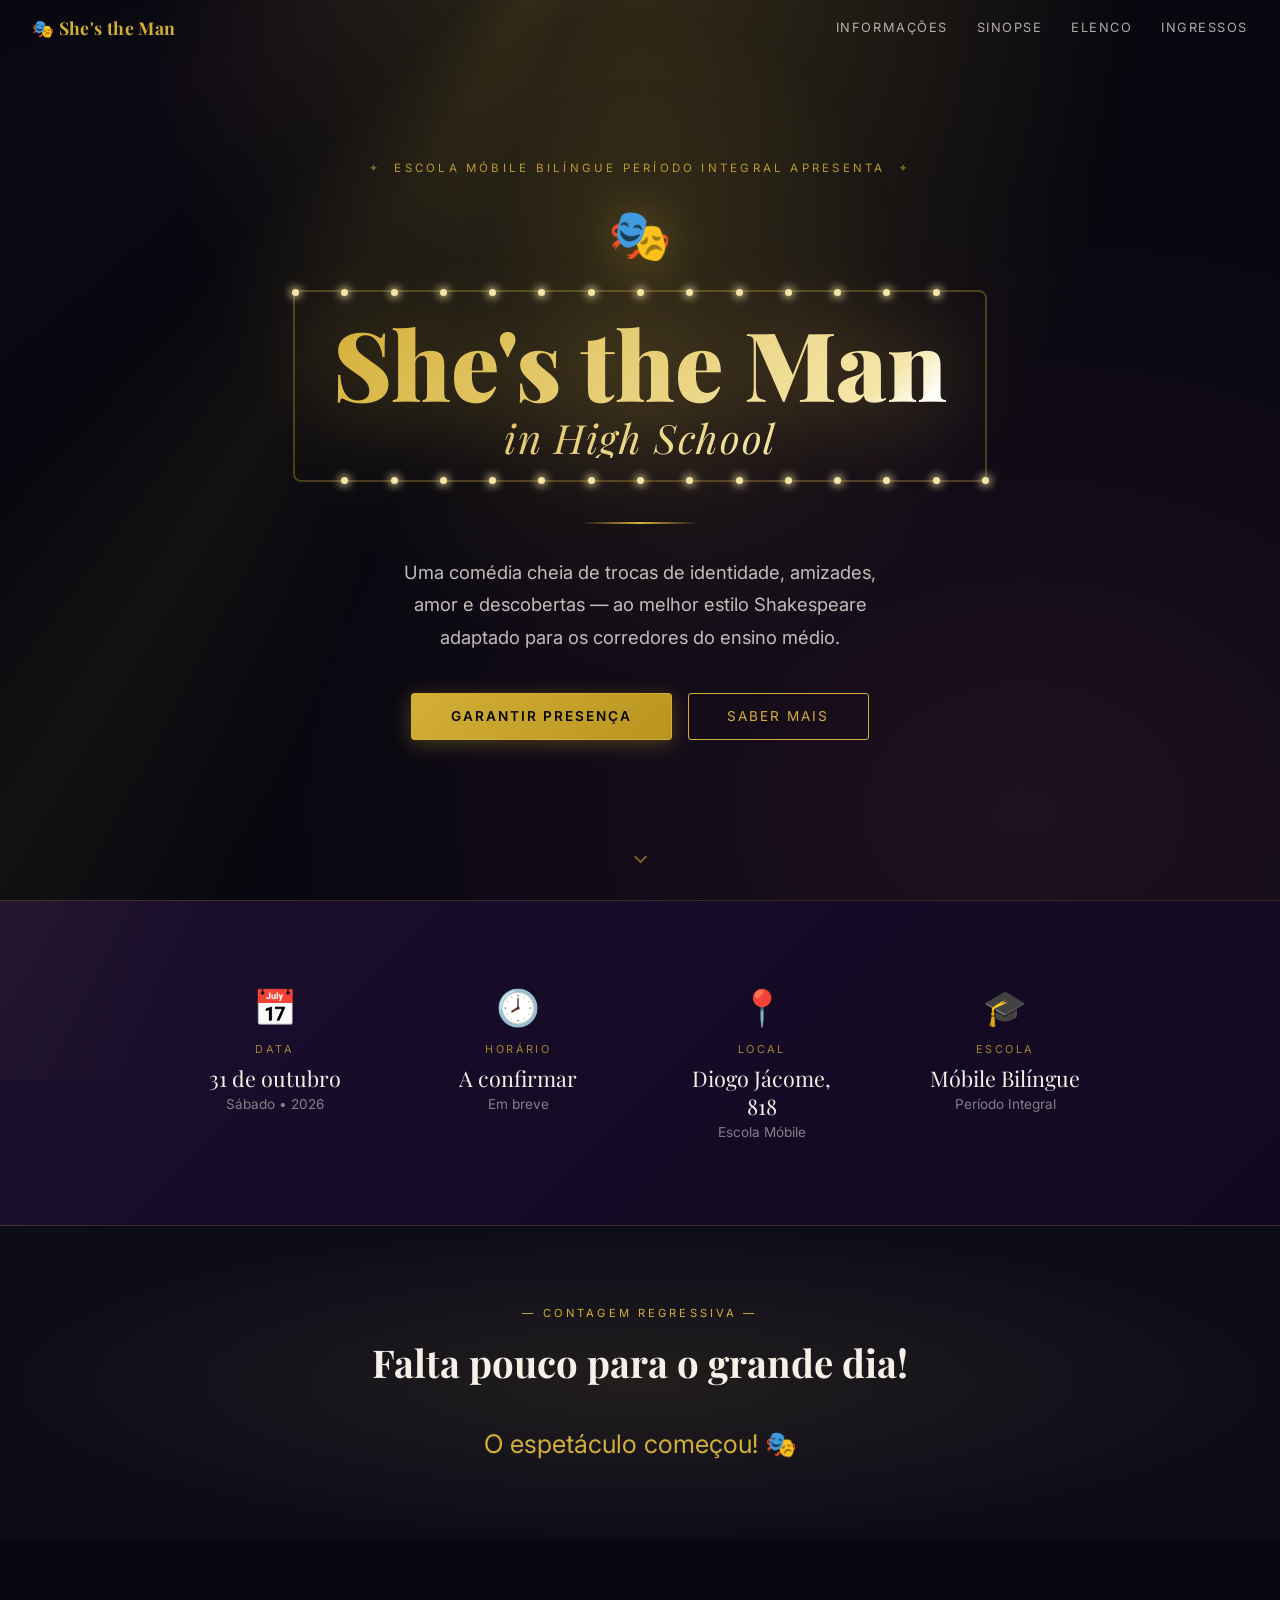
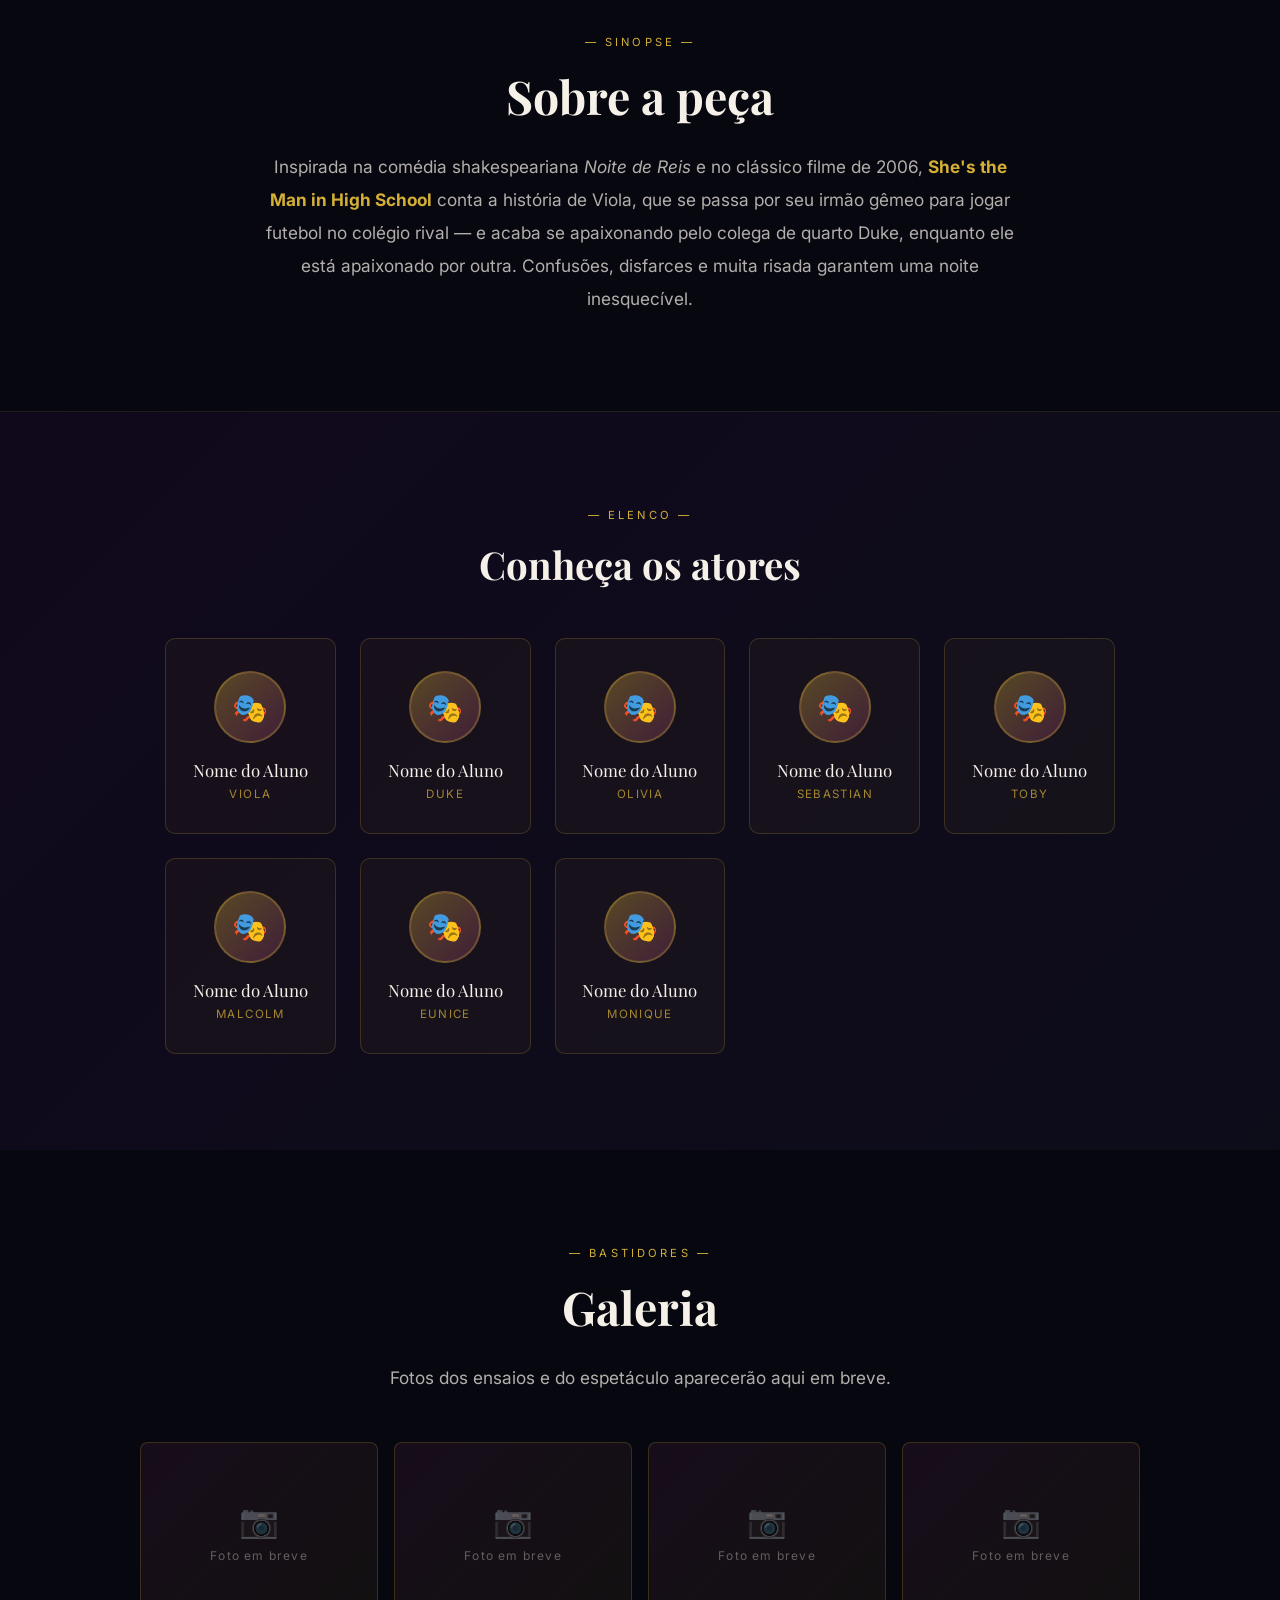
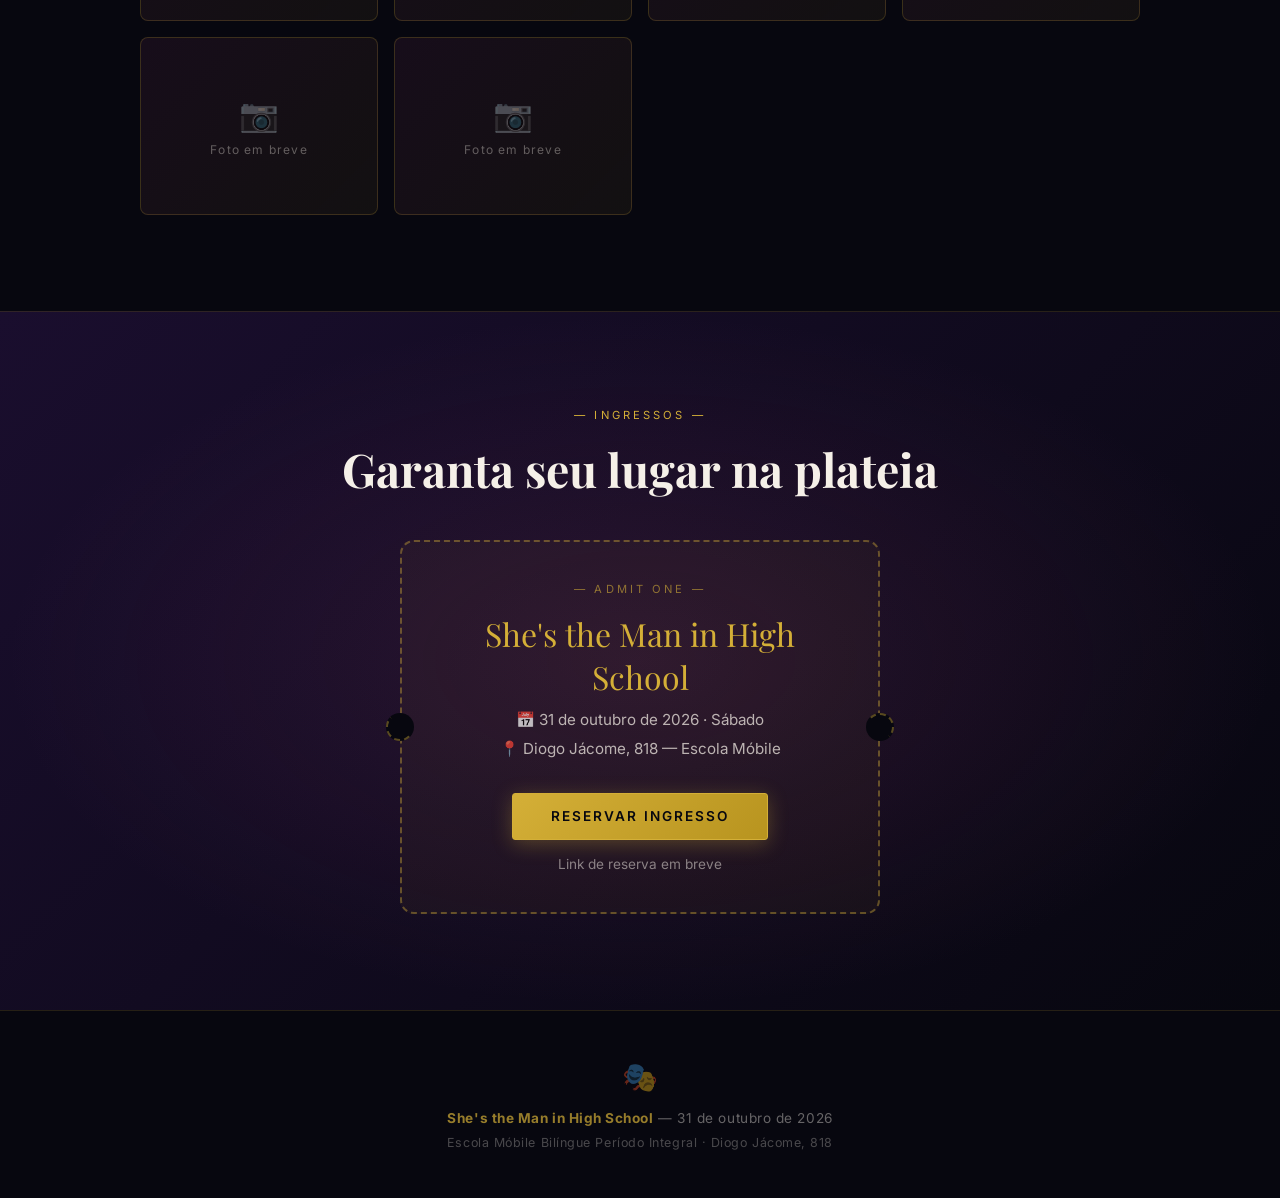
==== index.html @ 2c59a7bc "Melhora o site com animações teatrais e novas seções - Cortinas de teatro que abrem ao carregar - Ma" ====
<!DOCTYPE html>
<html lang="pt-BR">
<head>
  <meta charset="UTF-8" />
  <meta name="viewport" content="width=device-width, initial-scale=1.0" />
  <title>She's the Man in High School — Escola Móbile</title>
  <style>
    @import url('https://fonts.googleapis.com/css2?family=Playfair+Display:ital,wght@0,400;0,700;0,900;1,400&family=Inter:wght@300;400;500;600&display=swap');

    *, *::before, *::after { box-sizing: border-box; margin: 0; padding: 0; }

    :root {
      --gold: #d4af37;
      --gold-light: #f5e6a8;
      --dark: #0d0d1a;
      --darker: #07070f;
      --light: #f5f0e8;
      --accent: #8b3a6e;
      --velvet: #6b0f1a;
      --velvet-dark: #4a0a12;
    }

    html { scroll-behavior: smooth; }

    body {
      background: var(--darker);
      color: var(--light);
      font-family: 'Inter', system-ui, sans-serif;
      overflow-x: hidden;
    }

    body.loading { overflow: hidden; height: 100vh; }

    .serif { font-family: 'Playfair Display', Georgia, serif; }

    /* ════════ THEATER CURTAINS (intro) ════════ */
    .curtains {
      position: fixed;
      inset: 0;
      z-index: 1000;
      pointer-events: none;
      display: flex;
    }
    .curtain {
      width: 50%;
      height: 100%;
      background:
        repeating-linear-gradient(90deg,
          var(--velvet-dark) 0px,
          var(--velvet) 30px,
          var(--velvet-dark) 60px);
      box-shadow: inset 0 0 120px rgba(0,0,0,.7);
      position: relative;
      transition: transform 1.8s cubic-bezier(.77,0,.18,1);
    }
    .curtain::after {
      content: '';
      position: absolute;
      top: 0; bottom: 0;
      width: 40px;
      background: linear-gradient(90deg, transparent, rgba(0,0,0,.5));
    }
    .curtain.left { transform: translateX(0); border-right: 3px solid var(--gold); }
    .curtain.right { transform: translateX(0); border-left: 3px solid var(--gold); }
    .curtain.right::after { left: 0; transform: scaleX(-1); }
    .curtain.left::after { right: 0; }

    body.curtains-open .curtain.left { transform: translateX(-102%); }
    body.curtains-open .curtain.right { transform: translateX(102%); }

    .curtain-valance {
      position: fixed;
      top: 0; left: 0; right: 0;
      height: 90px;
      z-index: 1001;
      background:
        repeating-linear-gradient(90deg,
          var(--velvet-dark) 0px,
          var(--velvet) 25px,
          var(--velvet-dark) 50px);
      border-bottom: 3px solid var(--gold);
      box-shadow: 0 8px 30px rgba(0,0,0,.6);
      transition: transform 1.2s ease;
      clip-path: polygon(0 0,100% 0,100% 60%,
        95% 100%,90% 60%,85% 100%,80% 60%,75% 100%,70% 60%,
        65% 100%,60% 60%,55% 100%,50% 60%,45% 100%,40% 60%,
        35% 100%,30% 60%,25% 100%,20% 60%,15% 100%,10% 60%,5% 100%,0 60%);
    }
    body.curtains-open .curtain-valance { transform: translateY(-100%); }

    /* ════════ NAVBAR ════════ */
    nav {
      position: fixed;
      top: 0; left: 0; right: 0;
      z-index: 100;
      display: flex;
      justify-content: space-between;
      align-items: center;
      padding: 1rem 2rem;
      background: rgba(7,7,15,0);
      backdrop-filter: blur(0px);
      transition: background .4s, padding .4s, backdrop-filter .4s;
    }
    nav.scrolled {
      background: rgba(7,7,15,.85);
      backdrop-filter: blur(12px);
      padding: .7rem 2rem;
      border-bottom: 1px solid rgba(212,175,55,.15);
    }
    .nav-logo {
      font-family: 'Playfair Display', serif;
      font-weight: 700;
      font-size: 1.1rem;
      color: var(--gold);
      letter-spacing: .02em;
    }
    .nav-links { display: flex; gap: 1.8rem; }
    .nav-links a {
      color: rgba(245,240,232,.7);
      text-decoration: none;
      font-size: .8rem;
      letter-spacing: .12em;
      text-transform: uppercase;
      transition: color .25s;
      position: relative;
    }
    .nav-links a::after {
      content: '';
      position: absolute;
      left: 0; bottom: -5px;
      width: 0; height: 1px;
      background: var(--gold);
      transition: width .25s;
    }
    .nav-links a:hover { color: var(--gold); }
    .nav-links a:hover::after { width: 100%; }
    @media (max-width: 640px) { .nav-links { display: none; } }

    /* ════════ SPOTLIGHT (cursor follow) ════════ */
    .spotlight {
      position: fixed;
      inset: 0;
      z-index: 1;
      pointer-events: none;
      background: radial-gradient(
        circle 380px at var(--mx, 50%) var(--my, 30%),
        rgba(212,175,55,.10) 0%,
        transparent 70%);
      transition: background .15s;
    }

    /* ════════ HERO ════════ */
    .hero {
      min-height: 100vh;
      display: flex;
      flex-direction: column;
      align-items: center;
      justify-content: center;
      text-align: center;
      padding: 2rem;
      position: relative;
      background:
        radial-gradient(ellipse at 50% -10%, rgba(212,175,55,.22) 0%, transparent 55%),
        radial-gradient(ellipse at 80% 90%, rgba(139,58,110,.18) 0%, transparent 55%),
        var(--darker);
    }

    /* sweeping light beams */
    .hero::before {
      content: '';
      position: absolute;
      top: -20%; left: 50%;
      width: 140%; height: 140%;
      transform: translateX(-50%);
      background:
        conic-gradient(from 200deg at 50% 0%,
          transparent 0deg,
          rgba(212,175,55,.06) 12deg,
          transparent 24deg,
          rgba(139,58,110,.05) 40deg,
          transparent 55deg);
      animation: sweep 14s ease-in-out infinite alternate;
      pointer-events: none;
    }
    @keyframes sweep {
      from { transform: translateX(-50%) rotate(-8deg); }
      to   { transform: translateX(-50%) rotate(8deg); }
    }

    /* floating dust particles */
    .particles { position: absolute; inset: 0; overflow: hidden; pointer-events: none; }
    .particle {
      position: absolute;
      width: 3px; height: 3px;
      background: var(--gold);
      border-radius: 50%;
      opacity: 0;
      animation: float 9s linear infinite;
      box-shadow: 0 0 6px var(--gold);
    }
    @keyframes float {
      0%   { transform: translateY(100vh) scale(0); opacity: 0; }
      10%  { opacity: .8; }
      90%  { opacity: .8; }
      100% { transform: translateY(-10vh) scale(1); opacity: 0; }
    }

    .school-badge {
      font-size: .72rem;
      letter-spacing: .28em;
      text-transform: uppercase;
      color: var(--gold);
      opacity: .85;
      margin-bottom: 1.8rem;
      position: relative;
      z-index: 2;
    }
    .school-badge::before, .school-badge::after {
      content: '✦';
      margin: 0 .8rem;
      opacity: .6;
    }

    .masks {
      font-size: 3.2rem;
      margin-bottom: 1rem;
      position: relative;
      z-index: 2;
      filter: drop-shadow(0 0 25px rgba(212,175,55,.4));
      animation: bob 4s ease-in-out infinite;
    }
    @keyframes bob {
      0%,100% { transform: translateY(0) rotate(-2deg); }
      50%     { transform: translateY(-10px) rotate(2deg); }
    }

    /* Broadway marquee title */
    .marquee {
      position: relative;
      z-index: 2;
      padding: 1.5rem 2.5rem;
      margin: .5rem 0;
    }
    .marquee-bulbs {
      position: absolute;
      inset: 0;
      border-radius: 8px;
      border: 2px solid rgba(212,175,55,.3);
    }
    .bulb {
      position: absolute;
      width: 7px; height: 7px;
      border-radius: 50%;
      background: var(--gold-light);
      box-shadow: 0 0 8px 2px rgba(245,230,168,.8);
      animation: blink 1.4s infinite;
    }
    @keyframes blink {
      0%, 49% { opacity: 1; box-shadow: 0 0 8px 2px rgba(245,230,168,.8); }
      50%, 100% { opacity: .25; box-shadow: 0 0 3px 0 rgba(245,230,168,.3); }
    }

    .hero-title {
      font-family: 'Playfair Display', serif;
      font-size: clamp(2.6rem, 8vw, 6rem);
      line-height: 1.02;
      font-weight: 900;
      background: linear-gradient(135deg, var(--gold) 0%, var(--gold-light) 45%, #fff 50%, var(--gold-light) 55%, var(--gold) 100%);
      background-size: 200% auto;
      -webkit-background-clip: text;
      -webkit-text-fill-color: transparent;
      background-clip: text;
      filter: drop-shadow(0 0 45px rgba(212,175,55,.45));
      animation: shine 5s linear infinite;
    }
    @keyframes shine { to { background-position: 200% center; } }
    .hero-title em {
      display: block;
      font-size: .42em;
      font-weight: 400;
      font-style: italic;
      margin-top: .3rem;
      letter-spacing: .04em;
    }

    .divider {
      width: 0;
      height: 2px;
      background: linear-gradient(to right, transparent, var(--gold), transparent);
      margin: 2rem auto;
      position: relative;
      z-index: 2;
      animation: grow 1.2s ease 1.6s forwards;
    }
    @keyframes grow { to { width: 120px; } }

    .hero-tagline {
      font-size: clamp(.95rem, 2vw, 1.15rem);
      color: rgba(245,240,232,.78);
      max-width: 520px;
      line-height: 1.75;
      position: relative;
      z-index: 2;
    }

    .hero-actions { position: relative; z-index: 2; display: flex; gap: 1rem; margin-top: 2.5rem; flex-wrap: wrap; justify-content: center; }
    .btn {
      display: inline-block;
      padding: .9rem 2.4rem;
      font-size: .85rem;
      letter-spacing: .15em;
      text-transform: uppercase;
      text-decoration: none;
      border-radius: 3px;
      transition: all .3s;
      cursor: pointer;
      border: 1.5px solid var(--gold);
    }
    .btn-primary {
      background: linear-gradient(135deg, var(--gold), #b8941f);
      color: var(--darker);
      font-weight: 600;
      box-shadow: 0 4px 20px rgba(212,175,55,.3);
    }
    .btn-primary:hover { transform: translateY(-3px); box-shadow: 0 8px 30px rgba(212,175,55,.5); }
    .btn-ghost { color: var(--gold); background: transparent; }
    .btn-ghost:hover { background: var(--gold); color: var(--darker); }

    .scroll-hint {
      position: absolute;
      bottom: 2rem; left: 50%;
      transform: translateX(-50%);
      z-index: 2;
      color: rgba(212,175,55,.6);
      font-size: 1.4rem;
      animation: bounce 2s infinite;
    }
    @keyframes bounce {
      0%,100% { transform: translate(-50%, 0); }
      50%     { transform: translate(-50%, 10px); }
    }

    /* ════════ REVEAL ON SCROLL ════════ */
    .reveal {
      opacity: 0;
      transform: translateY(40px);
      transition: opacity .8s ease, transform .8s ease;
    }
    .reveal.visible { opacity: 1; transform: translateY(0); }

    /* ════════ INFO STRIP ════════ */
    .info-strip {
      background: linear-gradient(135deg, #1a0e2e, #12081f);
      border-top: 1px solid rgba(212,175,55,.2);
      border-bottom: 1px solid rgba(212,175,55,.2);
      padding: 3.5rem 2rem;
    }
    .info-grid {
      max-width: 950px;
      margin: 0 auto;
      display: grid;
      grid-template-columns: repeat(auto-fit, minmax(200px, 1fr));
      gap: 1.5rem;
      text-align: center;
    }
    .info-card {
      padding: 1.8rem 1.5rem;
      border-radius: 8px;
      transition: transform .3s, background .3s;
    }
    .info-card:hover { transform: translateY(-6px); background: rgba(212,175,55,.05); }
    .info-icon { font-size: 2.2rem; margin-bottom: .8rem; }
    .info-label { font-size: .68rem; letter-spacing: .22em; text-transform: uppercase; color: var(--gold); opacity: .75; margin-bottom: .5rem; }
    .info-value { font-family: 'Playfair Display', serif; font-size: 1.35rem; color: var(--light); }
    .info-sub { font-size: .85rem; color: rgba(245,240,232,.5); margin-top: .3rem; }

    /* ════════ SECTIONS ════════ */
    .section { max-width: 820px; margin: 0 auto; padding: 6rem 2rem; text-align: center; }
    .section-label {
      font-size: .7rem; letter-spacing: .28em; text-transform: uppercase;
      color: var(--gold); opacity: .8; margin-bottom: 1rem;
    }
    .section-label::before { content: '— '; }
    .section-label::after { content: ' —'; }
    .section-title { font-family: 'Playfair Display', serif; font-size: clamp(1.9rem, 4vw, 2.9rem); margin-bottom: 1.5rem; color: var(--light); }
    .section-text { font-size: 1.08rem; line-height: 1.9; color: rgba(245,240,232,.72); }
    .section-text strong { color: var(--gold); }

    /* ════════ COUNTDOWN ════════ */
    .countdown-section {
      background:
        radial-gradient(ellipse at center, rgba(212,175,55,.1), transparent 70%),
        var(--dark);
      padding: 5rem 2rem;
      text-align: center;
    }
    .countdown { display: flex; justify-content: center; gap: 1.2rem; flex-wrap: wrap; margin-top: 2.5rem; }
    .count-box {
      min-width: 100px;
      padding: 1.5rem 1.2rem;
      border: 1px solid rgba(212,175,55,.3);
      background: linear-gradient(160deg, rgba(212,175,55,.08), rgba(212,175,55,.02));
      border-radius: 8px;
      box-shadow: inset 0 1px 0 rgba(255,255,255,.05), 0 8px 24px rgba(0,0,0,.3);
    }
    .count-number { font-family: 'Playfair Display', serif; font-size: 3rem; color: var(--gold); display: block; line-height: 1; text-shadow: 0 0 20px rgba(212,175,55,.4); }
    .count-label { font-size: .65rem; letter-spacing: .18em; text-transform: uppercase; color: rgba(245,240,232,.55); margin-top: .6rem; }

    /* ════════ ELENCO ════════ */
    .cast-section { background: linear-gradient(135deg, #10091c, #0d0d1a); border-top: 1px solid rgba(212,175,55,.1); padding: 6rem 2rem; text-align: center; }
    .cast-grid { max-width: 950px; margin: 3rem auto 0; display: grid; grid-template-columns: repeat(auto-fill, minmax(170px, 1fr)); gap: 1.5rem; }
    .cast-card {
      border: 1px solid rgba(212,175,55,.2);
      background: rgba(212,175,55,.04);
      border-radius: 10px;
      padding: 2rem 1rem;
      transition: all .3s;
    }
    .cast-card:hover { border-color: rgba(212,175,55,.6); background: rgba(212,175,55,.1); transform: translateY(-8px); box-shadow: 0 12px 30px rgba(0,0,0,.4); }
    .cast-avatar {
      width: 72px; height: 72px; border-radius: 50%;
      background: linear-gradient(135deg, rgba(212,175,55,.35), rgba(139,58,110,.35));
      display: flex; align-items: center; justify-content: center;
      font-size: 1.8rem; margin: 0 auto 1rem;
      border: 2px solid rgba(212,175,55,.3);
      transition: transform .3s;
    }
    .cast-card:hover .cast-avatar { transform: scale(1.1) rotate(5deg); }
    .cast-name { font-family: 'Playfair Display', serif; font-size: 1.05rem; color: var(--light); margin-bottom: .35rem; }
    .cast-role { font-size: .72rem; letter-spacing: .12em; text-transform: uppercase; color: var(--gold); opacity: .75; }

    /* ════════ GALERIA ════════ */
    .gallery-section { padding: 6rem 2rem; text-align: center; }
    .gallery-grid { max-width: 1000px; margin: 3rem auto 0; display: grid; grid-template-columns: repeat(auto-fit, minmax(200px, 1fr)); gap: 1rem; }
    .gallery-item {
      aspect-ratio: 4/3;
      border: 1px solid rgba(212,175,55,.2);
      border-radius: 8px;
      background: linear-gradient(135deg, rgba(139,58,110,.12), rgba(212,175,55,.06));
      display: flex; flex-direction: column; align-items: center; justify-content: center;
      gap: .5rem; color: rgba(245,240,232,.35);
      transition: all .3s;
      cursor: default;
    }
    .gallery-item:hover { background: linear-gradient(135deg, rgba(139,58,110,.2), rgba(212,175,55,.12)); color: var(--gold); transform: scale(1.02); }
    .gallery-item span:first-child { font-size: 2rem; }
    .gallery-item span:last-child { font-size: .75rem; letter-spacing: .1em; }

    /* ════════ TICKETS CTA ════════ */
    .tickets-section {
      background:
        radial-gradient(ellipse at center, rgba(139,58,110,.2), transparent 70%),
        linear-gradient(135deg, #1a0e2e, var(--darker));
      padding: 6rem 2rem;
      text-align: center;
      border-top: 1px solid rgba(212,175,55,.15);
    }
    .ticket-card {
      max-width: 480px; margin: 2.5rem auto 0;
      border: 2px dashed rgba(212,175,55,.4);
      border-radius: 14px;
      padding: 2.5rem 2rem;
      background: rgba(212,175,55,.04);
      position: relative;
    }
    .ticket-card::before, .ticket-card::after {
      content: ''; position: absolute; top: 50%; transform: translateY(-50%);
      width: 28px; height: 28px; border-radius: 50%;
      background: var(--darker);
      border: 2px dashed rgba(212,175,55,.4);
    }
    .ticket-card::before { left: -16px; border-right-color: transparent; border-top-color: transparent; }
    .ticket-card::after { right: -16px; border-left-color: transparent; border-bottom-color: transparent; }
    .ticket-big { font-family: 'Playfair Display', serif; font-size: 2rem; color: var(--gold); margin: .5rem 0; }

    /* ════════ FOOTER ════════ */
    footer { border-top: 1px solid rgba(212,175,55,.15); padding: 3rem 2rem; text-align: center; font-size: .85rem; color: rgba(245,240,232,.4); letter-spacing: .04em; }
    footer .foot-masks { font-size: 1.8rem; margin-bottom: 1rem; }
    footer strong { color: rgba(212,175,55,.7); }
    footer .foot-sub { margin-top: .6rem; font-size: .78rem; opacity: .7; }

    @media (prefers-reduced-motion: reduce) {
      *, *::before, *::after { animation: none !important; transition: none !important; }
    }
  </style>
</head>
<body class="loading">

  <!-- CURTAINS INTRO -->
  <div class="curtain-valance"></div>
  <div class="curtains">
    <div class="curtain left"></div>
    <div class="curtain right"></div>
  </div>

  <!-- SPOTLIGHT -->
  <div class="spotlight"></div>

  <!-- NAV -->
  <nav id="nav">
    <div class="nav-logo serif">🎭 She's the Man</div>
    <div class="nav-links">
      <a href="#info">Informações</a>
      <a href="#sinopse">Sinopse</a>
      <a href="#elenco">Elenco</a>
      <a href="#ingressos">Ingressos</a>
    </div>
  </nav>

  <!-- HERO -->
  <section class="hero">
    <div class="particles" id="particles"></div>

    <p class="school-badge">Escola Móbile Bilíngue Período Integral apresenta</p>

    <div class="masks">🎭</div>

    <div class="marquee">
      <div class="marquee-bulbs" id="bulbs"></div>
      <h1 class="hero-title">She's the Man<em>in High School</em></h1>
    </div>

    <div class="divider"></div>

    <p class="hero-tagline">
      Uma comédia cheia de trocas de identidade, amizades, amor e descobertas —
      ao melhor estilo Shakespeare adaptado para os corredores do ensino médio.
    </p>

    <div class="hero-actions">
      <a class="btn btn-primary" href="#ingressos">Garantir presença</a>
      <a class="btn btn-ghost" href="#sinopse">Saber mais</a>
    </div>

    <div class="scroll-hint">⌄</div>
  </section>

  <!-- INFO -->
  <div class="info-strip" id="info">
    <div class="info-grid">
      <div class="info-card reveal">
        <div class="info-icon">📅</div>
        <p class="info-label">Data</p>
        <p class="info-value">31 de outubro</p>
        <p class="info-sub">Sábado • 2026</p>
      </div>
      <div class="info-card reveal">
        <div class="info-icon">🕗</div>
        <p class="info-label">Horário</p>
        <p class="info-value">A confirmar</p>
        <p class="info-sub">Em breve</p>
      </div>
      <div class="info-card reveal">
        <div class="info-icon">📍</div>
        <p class="info-label">Local</p>
        <p class="info-value">Diogo Jácome, 818</p>
        <p class="info-sub">Escola Móbile</p>
      </div>
      <div class="info-card reveal">
        <div class="info-icon">🎓</div>
        <p class="info-label">Escola</p>
        <p class="info-value">Móbile Bilíngue</p>
        <p class="info-sub">Período Integral</p>
      </div>
    </div>
  </div>

  <!-- COUNTDOWN -->
  <div class="countdown-section">
    <p class="section-label reveal">Contagem regressiva</p>
    <h2 class="serif reveal" style="font-size:clamp(1.6rem,4vw,2.4rem);">Falta pouco para o grande dia!</h2>
    <div class="countdown reveal" id="countdown">
      <div class="count-box"><span class="count-number" id="days">--</span><span class="count-label">Dias</span></div>
      <div class="count-box"><span class="count-number" id="hours">--</span><span class="count-label">Horas</span></div>
      <div class="count-box"><span class="count-number" id="minutes">--</span><span class="count-label">Minutos</span></div>
      <div class="count-box"><span class="count-number" id="seconds">--</span><span class="count-label">Segundos</span></div>
    </div>
  </div>

  <!-- SINOPSE -->
  <section class="section" id="sinopse">
    <p class="section-label reveal">Sinopse</p>
    <h2 class="section-title reveal">Sobre a peça</h2>
    <p class="section-text reveal">
      Inspirada na comédia shakespeariana <em>Noite de Reis</em> e no clássico filme de 2006,
      <strong>She's the Man in High School</strong> conta a história de Viola,
      que se passa por seu irmão gêmeo para jogar futebol no colégio rival — e acaba se
      apaixonando pelo colega de quarto Duke, enquanto ele está apaixonado por outra.
      Confusões, disfarces e muita risada garantem uma noite inesquecível.
    </p>
  </section>

  <!-- ELENCO -->
  <section class="cast-section" id="elenco">
    <p class="section-label reveal">Elenco</p>
    <h2 class="section-title serif reveal" style="font-size:2.4rem;">Conheça os atores</h2>
    <div class="cast-grid">
      <div class="cast-card reveal"><div class="cast-avatar">🎭</div><p class="cast-name">Nome do Aluno</p><p class="cast-role">Viola</p></div>
      <div class="cast-card reveal"><div class="cast-avatar">🎭</div><p class="cast-name">Nome do Aluno</p><p class="cast-role">Duke</p></div>
      <div class="cast-card reveal"><div class="cast-avatar">🎭</div><p class="cast-name">Nome do Aluno</p><p class="cast-role">Olivia</p></div>
      <div class="cast-card reveal"><div class="cast-avatar">🎭</div><p class="cast-name">Nome do Aluno</p><p class="cast-role">Sebastian</p></div>
      <div class="cast-card reveal"><div class="cast-avatar">🎭</div><p class="cast-name">Nome do Aluno</p><p class="cast-role">Toby</p></div>
      <div class="cast-card reveal"><div class="cast-avatar">🎭</div><p class="cast-name">Nome do Aluno</p><p class="cast-role">Malcolm</p></div>
      <div class="cast-card reveal"><div class="cast-avatar">🎭</div><p class="cast-name">Nome do Aluno</p><p class="cast-role">Eunice</p></div>
      <div class="cast-card reveal"><div class="cast-avatar">🎭</div><p class="cast-name">Nome do Aluno</p><p class="cast-role">Monique</p></div>
    </div>
  </section>

  <!-- GALERIA -->
  <section class="gallery-section">
    <p class="section-label reveal">Bastidores</p>
    <h2 class="section-title reveal">Galeria</h2>
    <p class="section-text reveal" style="max-width:560px;margin:0 auto;">Fotos dos ensaios e do espetáculo aparecerão aqui em breve.</p>
    <div class="gallery-grid">
      <div class="gallery-item reveal"><span>📷</span><span>Foto em breve</span></div>
      <div class="gallery-item reveal"><span>📷</span><span>Foto em breve</span></div>
      <div class="gallery-item reveal"><span>📷</span><span>Foto em breve</span></div>
      <div class="gallery-item reveal"><span>📷</span><span>Foto em breve</span></div>
      <div class="gallery-item reveal"><span>📷</span><span>Foto em breve</span></div>
      <div class="gallery-item reveal"><span>📷</span><span>Foto em breve</span></div>
    </div>
  </section>

  <!-- INGRESSOS -->
  <section class="tickets-section" id="ingressos">
    <p class="section-label reveal">Ingressos</p>
    <h2 class="section-title reveal">Garanta seu lugar na plateia</h2>
    <div class="ticket-card reveal">
      <p class="section-label" style="opacity:.6;">Admit one</p>
      <p class="ticket-big serif">She's the Man in High School</p>
      <p class="section-text" style="font-size:.95rem;">📅 31 de outubro de 2026 · Sábado<br>📍 Diogo Jácome, 818 — Escola Móbile</p>
      <a class="btn btn-primary" style="margin-top:1.8rem;" href="#">Reservar ingresso</a>
      <p class="info-sub" style="margin-top:1rem;">Link de reserva em breve</p>
    </div>
  </section>

  <!-- FOOTER -->
  <footer>
    <div class="foot-masks">🎭</div>
    <p><strong>She's the Man in High School</strong> — 31 de outubro de 2026</p>
    <p class="foot-sub">Escola Móbile Bilíngue Período Integral · Diogo Jácome, 818</p>
  </footer>

  <script>
    /* ── Curtain intro ── */
    window.addEventListener('load', () => {
      setTimeout(() => {
        document.body.classList.add('curtains-open');
        document.body.classList.remove('loading');
      }, 500);
    });

    /* ── Navbar scroll state ── */
    const nav = document.getElementById('nav');
    addEventListener('scroll', () => {
      nav.classList.toggle('scrolled', scrollY > 60);
    });

    /* ── Spotlight follows cursor ── */
    addEventListener('mousemove', e => {
      document.documentElement.style.setProperty('--mx', e.clientX + 'px');
      document.documentElement.style.setProperty('--my', e.clientY + 'px');
    });

    /* ── Floating particles ── */
    const pc = document.getElementById('particles');
    for (let i = 0; i < 30; i++) {
      const p = document.createElement('div');
      p.className = 'particle';
      p.style.left = Math.random() * 100 + '%';
      p.style.animationDelay = Math.random() * 9 + 's';
      p.style.animationDuration = (6 + Math.random() * 6) + 's';
      pc.appendChild(p);
    }

    /* ── Marquee bulbs around title ── */
    const bulbs = document.getElementById('bulbs');
    const total = 28;
    for (let i = 0; i < total; i++) {
      const b = document.createElement('div');
      b.className = 'bulb';
      const t = i / total;
      // distribute around rectangle perimeter
      let x, y;
      if (t < 0.5) { x = (t * 2) * 100; y = 0; }
      else { x = (1 - (t - 0.5) * 2) * 100; y = 100; }
      b.style.left = `calc(${x}% - 3px)`;
      b.style.top = `calc(${y}% - 3px)`;
      b.style.animationDelay = (i * 0.1) + 's';
      bulbs.appendChild(b);
    }

    /* ── Reveal on scroll ── */
    const io = new IntersectionObserver((entries) => {
      entries.forEach((e, i) => {
        if (e.isIntersecting) {
          e.target.style.transitionDelay = (i % 6) * 0.08 + 's';
          e.target.classList.add('visible');
          io.unobserve(e.target);
        }
      });
    }, { threshold: 0.15 });
    document.querySelectorAll('.reveal').forEach(el => io.observe(el));

    /* ── Countdown ── */
    const show = new Date('2026-10-31T20:00:00');
    function update() {
      const diff = show - new Date();
      if (diff <= 0) {
        document.getElementById('countdown').innerHTML =
          '<p style="font-size:1.6rem;color:var(--gold);">O espetáculo começou! 🎭</p>';
        return;
      }
      const d = Math.floor(diff / 86400000);
      const h = Math.floor((diff % 86400000) / 3600000);
      const m = Math.floor((diff % 3600000) / 60000);
      const s = Math.floor((diff % 60000) / 1000);
      days.textContent = String(d).padStart(2, '0');
      hours.textContent = String(h).padStart(2, '0');
      minutes.textContent = String(m).padStart(2, '0');
      seconds.textContent = String(s).padStart(2, '0');
    }
    update();
    setInterval(update, 1000);
  </script>
</body>
</html>
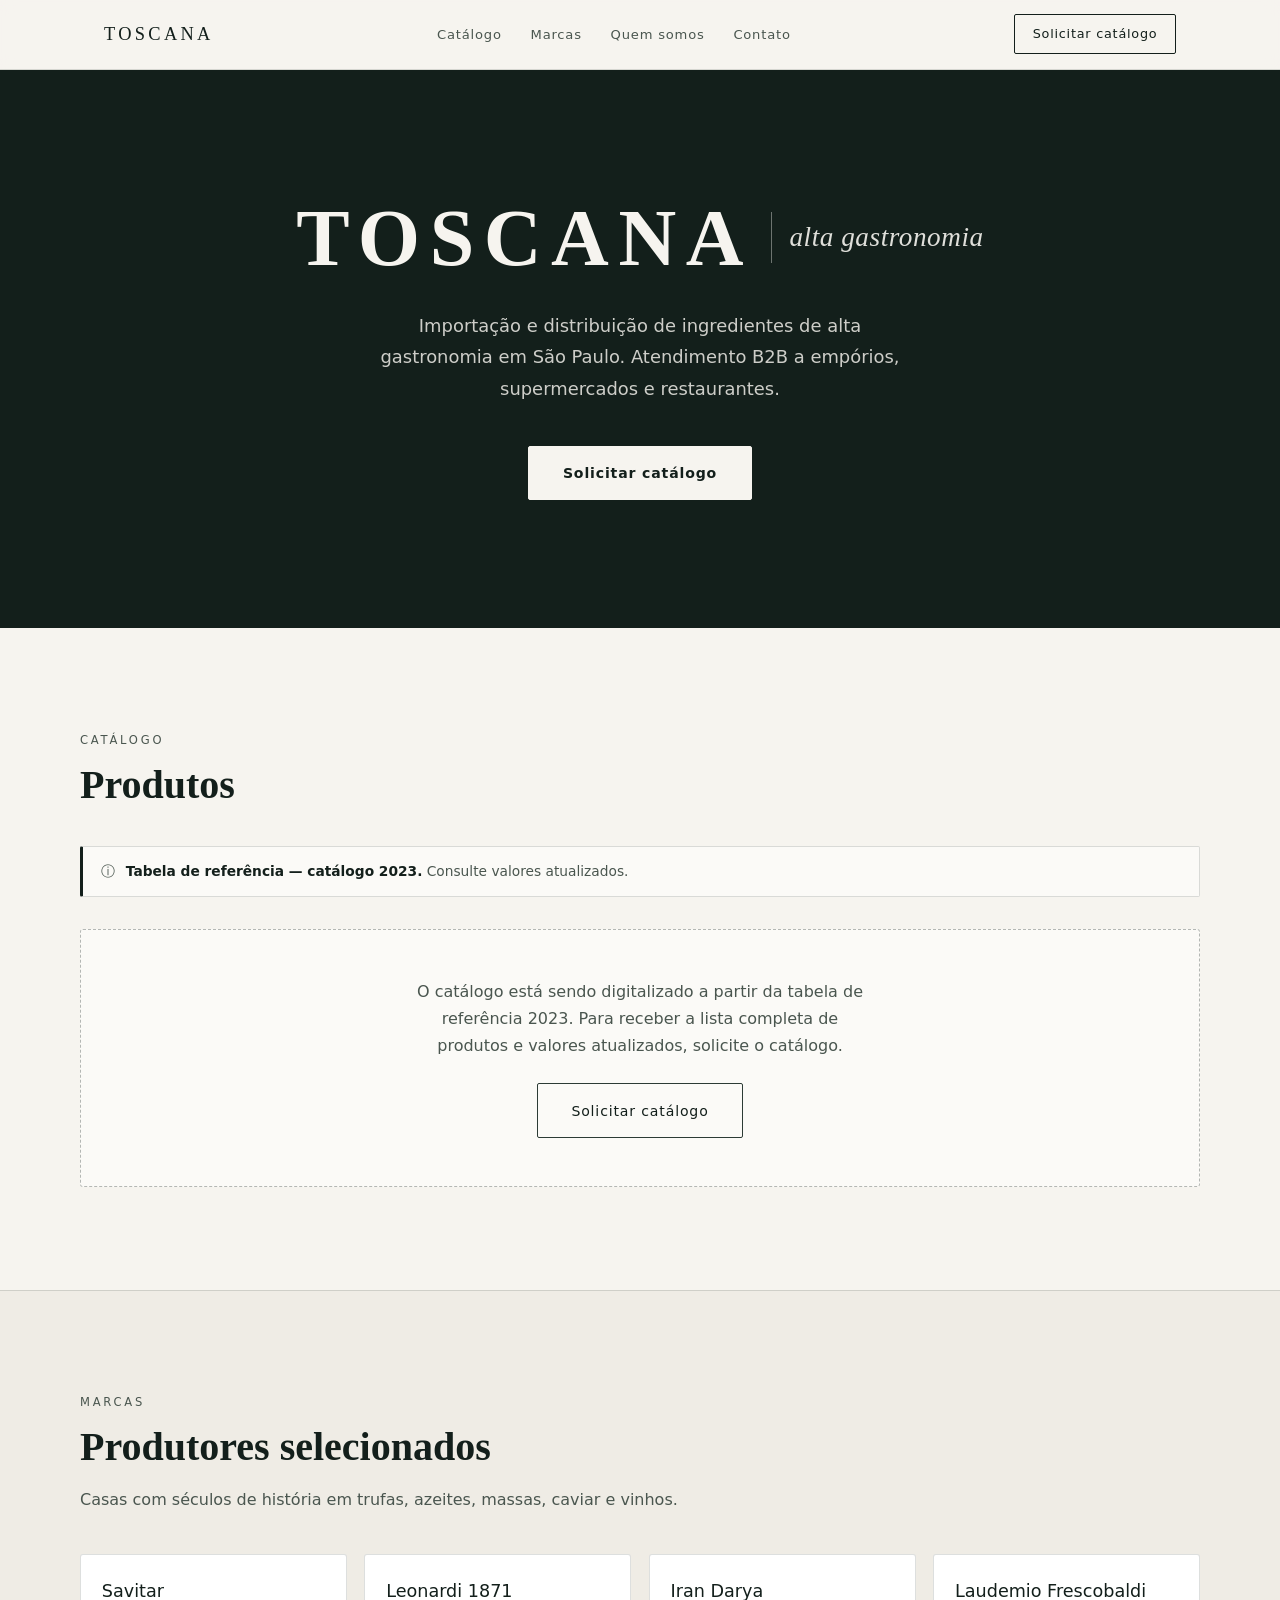
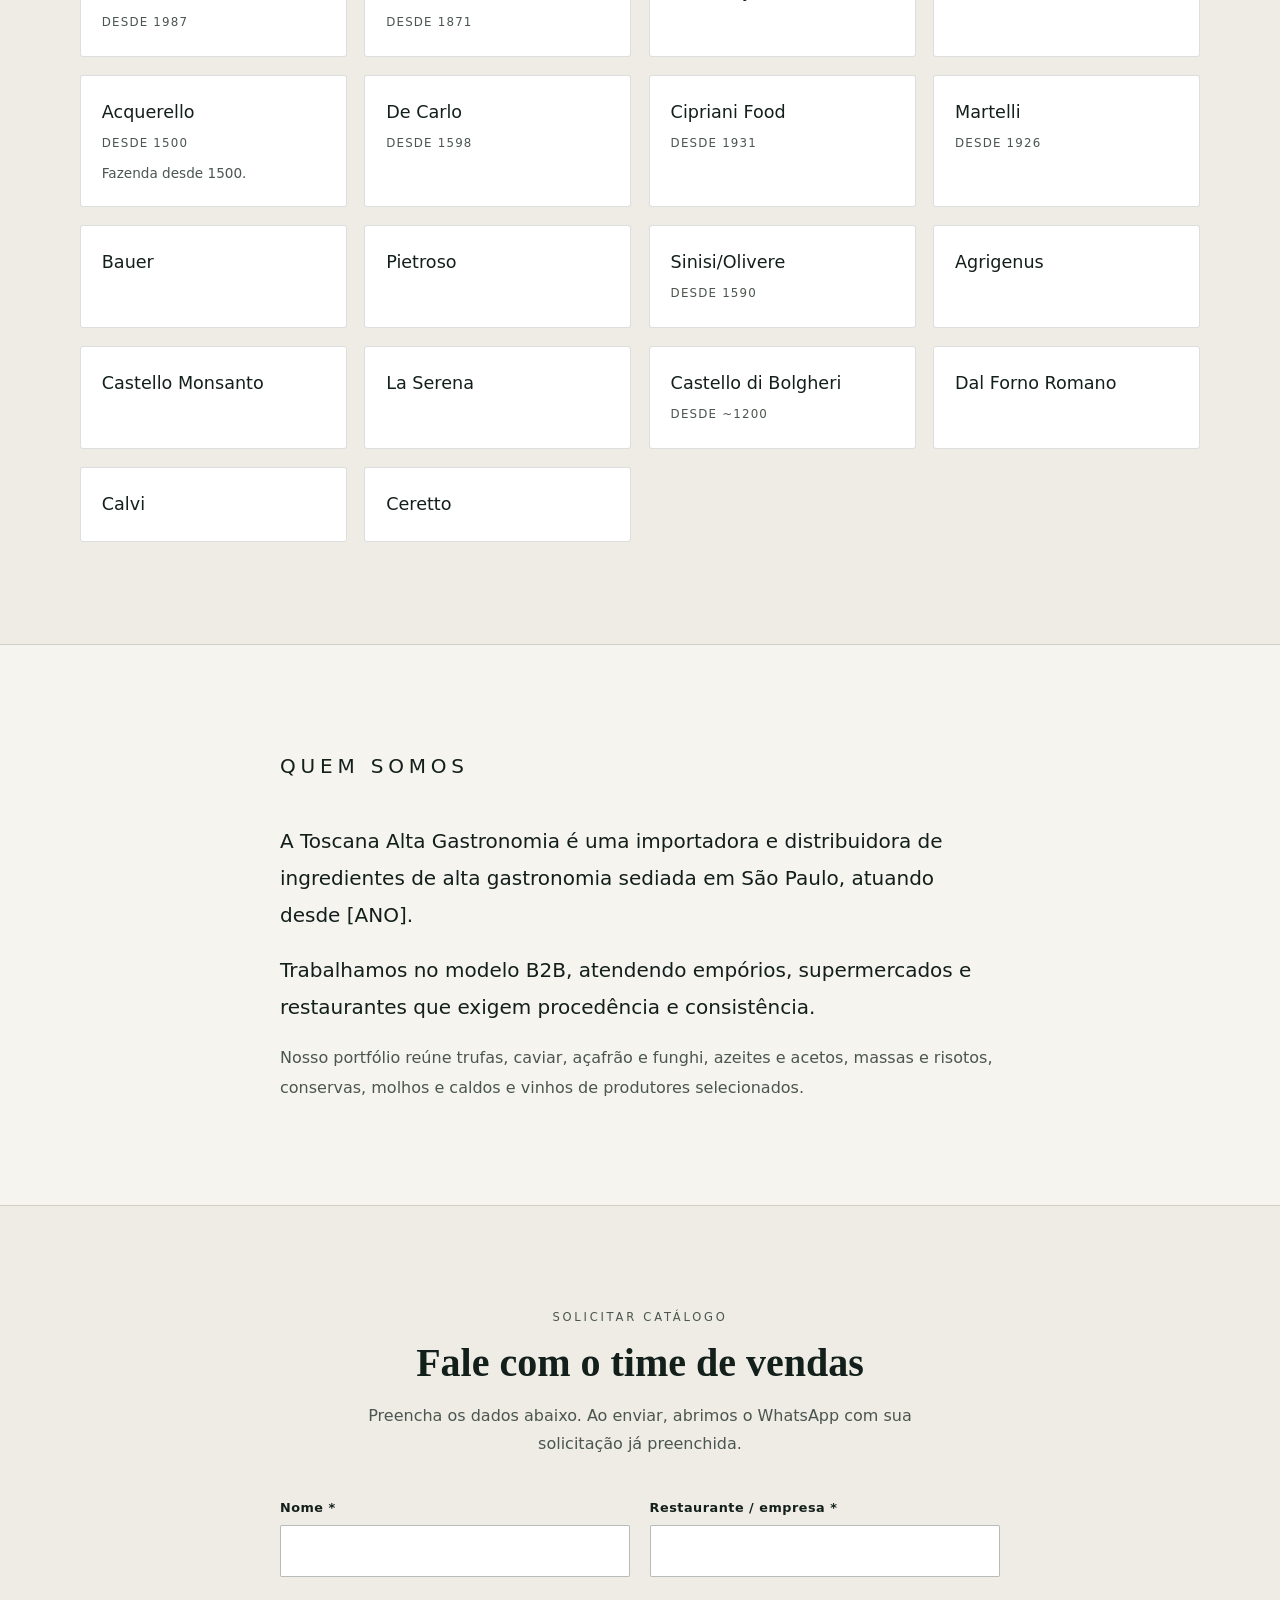
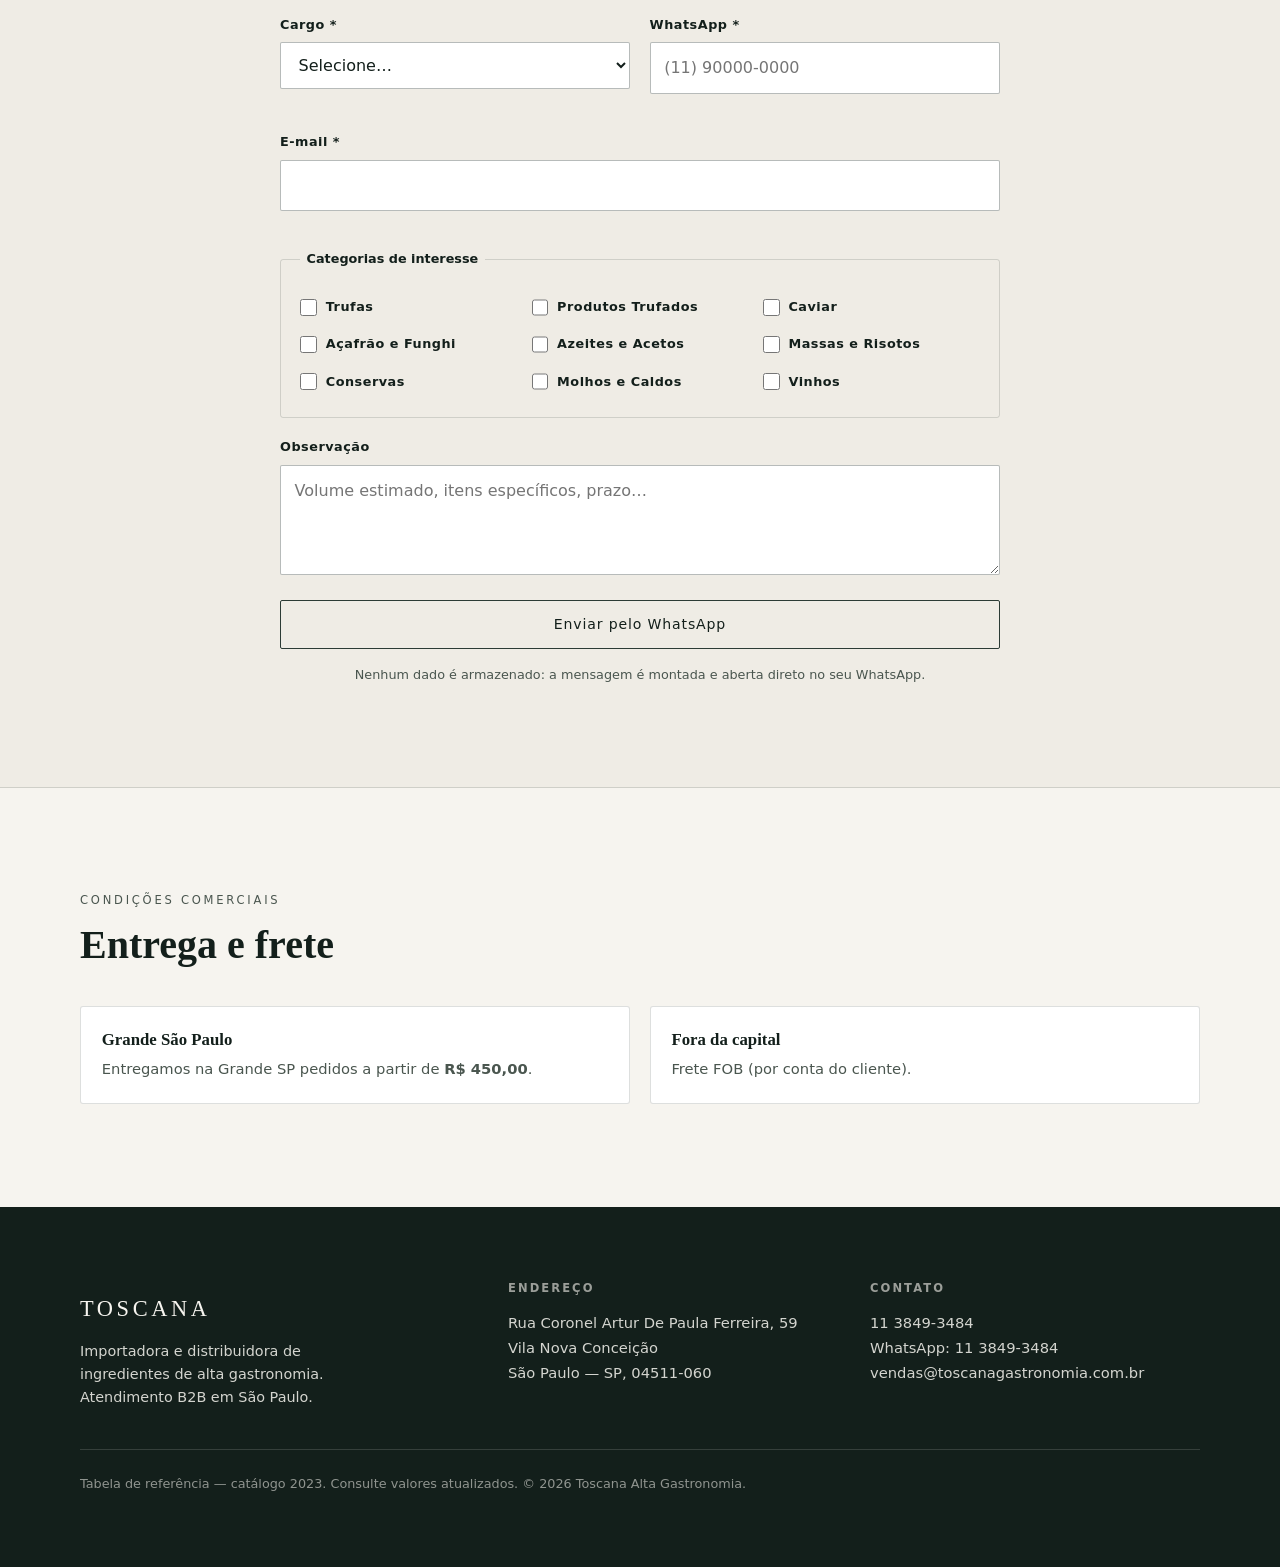
==== commit 9a193664: "Site Toscana Alta Gastronomia: catálogo, marcas e formulário WhatsApp Substitui a página anterior po" ====
--- a/index.html
+++ b/index.html
@@ -3,725 +3,907 @@
 <head>
   <meta charset="UTF-8" />
   <meta name="viewport" content="width=device-width, initial-scale=1.0" />
-  <title>She's the Man in High School — Escola Móbile</title>
+  <meta name="description" content="Toscana Alta Gastronomia — importadora e distribuidora de ingredientes de alta gastronomia em São Paulo. Atendimento B2B a empórios, supermercados e restaurantes." />
+  <title>Toscana Alta Gastronomia — importação e distribuição</title>
   <style>
-    @import url('https://fonts.googleapis.com/css2?family=Playfair+Display:ital,wght@0,400;0,700;0,900;1,400&family=Inter:wght@300;400;500;600&display=swap');
+    /* =====================================================================
+       Sistema visual — sóbrio, B2B, caro. Verde de marca #131f1b sobre papel.
+       Serifa nos títulos, sem serifa no corpo. Muito respiro.
+       Transição 150ms SÓ em hover e filtro. Sem gradiente, sem animação de
+       scroll, sem modo escuro. Fontes de sistema (zero requisições externas:
+       carrega rápido no 4G e funciona offline).
+       ===================================================================== */
+
+    :root {
+      --green:        #131f1b;   /* verde da marca */
+      --green-soft:   #2c3b35;   /* hover / estados */
+      --paper:        #f6f4ef;   /* fundo */
+      --paper-card:   #ffffff;   /* fundo do card */
+      --ink:          #131f1b;   /* texto principal */
+      --muted:        #4a564f;   /* texto secundário (AA sobre papel) */
+      --line:         rgba(19,31,27,.14);
+      --line-strong:  rgba(19,31,27,.30);
+      --focus:        #131f1b;
+      --focus-light:  #f6f4ef;
+
+      --serif: "Iowan Old Style", "Palatino Linotype", Palatino, Georgia, "Times New Roman", serif;
+      --sans: system-ui, -apple-system, "Segoe UI", Roboto, "Helvetica Neue", Arial, sans-serif;
+
+      --wrap: 1120px;
+      --wrap-narrow: 720px;
+    }
 
     *, *::before, *::after { box-sizing: border-box; margin: 0; padding: 0; }
 
-    :root {
-      --gold: #d4af37;
-      --gold-light: #f5e6a8;
-      --dark: #0d0d1a;
-      --darker: #07070f;
-      --light: #f5f0e8;
-      --accent: #8b3a6e;
-      --velvet: #6b0f1a;
-      --velvet-dark: #4a0a12;
-    }
-
     html { scroll-behavior: smooth; }
 
     body {
-      background: var(--darker);
-      color: var(--light);
-      font-family: 'Inter', system-ui, sans-serif;
+      background: var(--paper);
+      color: var(--ink);
+      font-family: var(--sans);
+      font-size: 16px;
+      line-height: 1.6;
+      -webkit-font-smoothing: antialiased;
+      text-rendering: optimizeLegibility;
       overflow-x: hidden;
     }
 
-    body.loading { overflow: hidden; height: 100vh; }
-
-    .serif { font-family: 'Playfair Display', Georgia, serif; }
-
-    /* ════════ THEATER CURTAINS (intro) ════════ */
-    .curtains {
-      position: fixed;
-      inset: 0;
-      z-index: 1000;
-      pointer-events: none;
-      display: flex;
-    }
-    .curtain {
-      width: 50%;
-      height: 100%;
-      background:
-        repeating-linear-gradient(90deg,
-          var(--velvet-dark) 0px,
-          var(--velvet) 30px,
-          var(--velvet-dark) 60px);
-      box-shadow: inset 0 0 120px rgba(0,0,0,.7);
-      position: relative;
-      transition: transform 1.8s cubic-bezier(.77,0,.18,1);
-    }
-    .curtain::after {
-      content: '';
-      position: absolute;
-      top: 0; bottom: 0;
-      width: 40px;
-      background: linear-gradient(90deg, transparent, rgba(0,0,0,.5));
-    }
-    .curtain.left { transform: translateX(0); border-right: 3px solid var(--gold); }
-    .curtain.right { transform: translateX(0); border-left: 3px solid var(--gold); }
-    .curtain.right::after { left: 0; transform: scaleX(-1); }
-    .curtain.left::after { right: 0; }
-
-    body.curtains-open .curtain.left { transform: translateX(-102%); }
-    body.curtains-open .curtain.right { transform: translateX(102%); }
-
-    .curtain-valance {
-      position: fixed;
-      top: 0; left: 0; right: 0;
-      height: 90px;
-      z-index: 1001;
-      background:
-        repeating-linear-gradient(90deg,
-          var(--velvet-dark) 0px,
-          var(--velvet) 25px,
-          var(--velvet-dark) 50px);
-      border-bottom: 3px solid var(--gold);
-      box-shadow: 0 8px 30px rgba(0,0,0,.6);
-      transition: transform 1.2s ease;
-      clip-path: polygon(0 0,100% 0,100% 60%,
-        95% 100%,90% 60%,85% 100%,80% 60%,75% 100%,70% 60%,
-        65% 100%,60% 60%,55% 100%,50% 60%,45% 100%,40% 60%,
-        35% 100%,30% 60%,25% 100%,20% 60%,15% 100%,10% 60%,5% 100%,0 60%);
-    }
-    body.curtains-open .curtain-valance { transform: translateY(-100%); }
-
-    /* ════════ NAVBAR ════════ */
-    nav {
-      position: fixed;
-      top: 0; left: 0; right: 0;
-      z-index: 100;
-      display: flex;
-      justify-content: space-between;
-      align-items: center;
-      padding: 1rem 2rem;
-      background: rgba(7,7,15,0);
-      backdrop-filter: blur(0px);
-      transition: background .4s, padding .4s, backdrop-filter .4s;
-    }
-    nav.scrolled {
-      background: rgba(7,7,15,.85);
-      backdrop-filter: blur(12px);
-      padding: .7rem 2rem;
-      border-bottom: 1px solid rgba(212,175,55,.15);
-    }
-    .nav-logo {
-      font-family: 'Playfair Display', serif;
-      font-weight: 700;
-      font-size: 1.1rem;
-      color: var(--gold);
-      letter-spacing: .02em;
+    h1, h2, h3, .serif { font-family: var(--serif); font-weight: 600; line-height: 1.15; }
+
+    a { color: inherit; }
+
+    img { max-width: 100%; display: block; }
+
+    /* ---- Foco visível global (acessibilidade / navegação por teclado) ---- */
+    :focus-visible {
+      outline: 2px solid var(--focus);
+      outline-offset: 2px;
+      border-radius: 2px;
+    }
+    .on-green :focus-visible,
+    .btn-primary:focus-visible { outline-color: var(--focus-light); }
+
+    /* Pular para o conteúdo */
+    .skip {
+      position: absolute; left: -999px; top: 0; z-index: 200;
+      background: var(--green); color: var(--paper);
+      padding: .7rem 1rem; text-decoration: none; border-radius: 0 0 4px 0;
+    }
+    .skip:focus { left: 0; }
+
+    /* ---- Reduzir movimento ---- */
+    @media (prefers-reduced-motion: reduce) {
+      *, *::before, *::after { transition: none !important; scroll-behavior: auto !important; }
+    }
+
+    /* ════════════════════════ NAV ════════════════════════ */
+    .nav {
+      position: sticky; top: 0; z-index: 100;
+      background: rgba(246,244,239,.92);
+      backdrop-filter: saturate(1.2) blur(8px);
+      border-bottom: 1px solid var(--line);
+    }
+    .nav-inner {
+      max-width: var(--wrap); margin: 0 auto;
+      display: flex; align-items: center; justify-content: space-between;
+      gap: 1rem; padding: .9rem 1.5rem;
+    }
+    .brand {
+      font-family: var(--serif); font-size: 1.15rem; letter-spacing: .18em;
+      text-transform: uppercase; text-decoration: none; color: var(--ink);
+      white-space: nowrap;
     }
     .nav-links { display: flex; gap: 1.8rem; }
     .nav-links a {
-      color: rgba(245,240,232,.7);
-      text-decoration: none;
-      font-size: .8rem;
-      letter-spacing: .12em;
-      text-transform: uppercase;
-      transition: color .25s;
-      position: relative;
-    }
-    .nav-links a::after {
-      content: '';
-      position: absolute;
-      left: 0; bottom: -5px;
-      width: 0; height: 1px;
-      background: var(--gold);
-      transition: width .25s;
-    }
-    .nav-links a:hover { color: var(--gold); }
-    .nav-links a:hover::after { width: 100%; }
-    @media (max-width: 640px) { .nav-links { display: none; } }
-
-    /* ════════ SPOTLIGHT (cursor follow) ════════ */
-    .spotlight {
-      position: fixed;
-      inset: 0;
-      z-index: 1;
-      pointer-events: none;
-      background: radial-gradient(
-        circle 380px at var(--mx, 50%) var(--my, 30%),
-        rgba(212,175,55,.10) 0%,
-        transparent 70%);
-      transition: background .15s;
-    }
-
-    /* ════════ HERO ════════ */
+      font-size: .82rem; letter-spacing: .06em; text-decoration: none;
+      color: var(--muted); padding: .3rem 0; position: relative;
+      transition: color .15s ease;
+    }
+    .nav-links a:hover { color: var(--ink); }
+    .nav-cta {
+      font-size: .8rem; letter-spacing: .06em; text-decoration: none;
+      border: 1px solid var(--green); color: var(--green);
+      padding: .55rem 1.1rem; border-radius: 2px; white-space: nowrap;
+      transition: background .15s ease, color .15s ease;
+    }
+    .nav-cta:hover { background: var(--green); color: var(--paper); }
+    @media (max-width: 720px) { .nav-links { display: none; } }
+
+    /* ════════════════════════ HERO ════════════════════════ */
     .hero {
-      min-height: 100vh;
-      display: flex;
-      flex-direction: column;
-      align-items: center;
-      justify-content: center;
-      text-align: center;
-      padding: 2rem;
-      position: relative;
-      background:
-        radial-gradient(ellipse at 50% -10%, rgba(212,175,55,.22) 0%, transparent 55%),
-        radial-gradient(ellipse at 80% 90%, rgba(139,58,110,.18) 0%, transparent 55%),
-        var(--darker);
-    }
-
-    /* sweeping light beams */
-    .hero::before {
-      content: '';
-      position: absolute;
-      top: -20%; left: 50%;
-      width: 140%; height: 140%;
-      transform: translateX(-50%);
-      background:
-        conic-gradient(from 200deg at 50% 0%,
-          transparent 0deg,
-          rgba(212,175,55,.06) 12deg,
-          transparent 24deg,
-          rgba(139,58,110,.05) 40deg,
-          transparent 55deg);
-      animation: sweep 14s ease-in-out infinite alternate;
-      pointer-events: none;
-    }
-    @keyframes sweep {
-      from { transform: translateX(-50%) rotate(-8deg); }
-      to   { transform: translateX(-50%) rotate(8deg); }
-    }
-
-    /* floating dust particles */
-    .particles { position: absolute; inset: 0; overflow: hidden; pointer-events: none; }
-    .particle {
-      position: absolute;
-      width: 3px; height: 3px;
-      background: var(--gold);
-      border-radius: 50%;
-      opacity: 0;
-      animation: float 9s linear infinite;
-      box-shadow: 0 0 6px var(--gold);
-    }
-    @keyframes float {
-      0%   { transform: translateY(100vh) scale(0); opacity: 0; }
-      10%  { opacity: .8; }
-      90%  { opacity: .8; }
-      100% { transform: translateY(-10vh) scale(1); opacity: 0; }
-    }
-
-    .school-badge {
-      font-size: .72rem;
-      letter-spacing: .28em;
-      text-transform: uppercase;
-      color: var(--gold);
-      opacity: .85;
-      margin-bottom: 1.8rem;
-      position: relative;
-      z-index: 2;
-    }
-    .school-badge::before, .school-badge::after {
-      content: '✦';
-      margin: 0 .8rem;
-      opacity: .6;
-    }
-
-    .masks {
-      font-size: 3.2rem;
-      margin-bottom: 1rem;
-      position: relative;
-      z-index: 2;
-      filter: drop-shadow(0 0 25px rgba(212,175,55,.4));
-      animation: bob 4s ease-in-out infinite;
-    }
-    @keyframes bob {
-      0%,100% { transform: translateY(0) rotate(-2deg); }
-      50%     { transform: translateY(-10px) rotate(2deg); }
-    }
-
-    /* Broadway marquee title */
-    .marquee {
-      position: relative;
-      z-index: 2;
-      padding: 1.5rem 2.5rem;
-      margin: .5rem 0;
-    }
-    .marquee-bulbs {
-      position: absolute;
-      inset: 0;
-      border-radius: 8px;
-      border: 2px solid rgba(212,175,55,.3);
-    }
-    .bulb {
-      position: absolute;
-      width: 7px; height: 7px;
-      border-radius: 50%;
-      background: var(--gold-light);
-      box-shadow: 0 0 8px 2px rgba(245,230,168,.8);
-      animation: blink 1.4s infinite;
-    }
-    @keyframes blink {
-      0%, 49% { opacity: 1; box-shadow: 0 0 8px 2px rgba(245,230,168,.8); }
-      50%, 100% { opacity: .25; box-shadow: 0 0 3px 0 rgba(245,230,168,.3); }
-    }
-
-    .hero-title {
-      font-family: 'Playfair Display', serif;
-      font-size: clamp(2.6rem, 8vw, 6rem);
-      line-height: 1.02;
-      font-weight: 900;
-      background: linear-gradient(135deg, var(--gold) 0%, var(--gold-light) 45%, #fff 50%, var(--gold-light) 55%, var(--gold) 100%);
-      background-size: 200% auto;
-      -webkit-background-clip: text;
-      -webkit-text-fill-color: transparent;
-      background-clip: text;
-      filter: drop-shadow(0 0 45px rgba(212,175,55,.45));
-      animation: shine 5s linear infinite;
-    }
-    @keyframes shine { to { background-position: 200% center; } }
-    .hero-title em {
-      display: block;
-      font-size: .42em;
-      font-weight: 400;
-      font-style: italic;
-      margin-top: .3rem;
-      letter-spacing: .04em;
-    }
-
-    .divider {
-      width: 0;
-      height: 2px;
-      background: linear-gradient(to right, transparent, var(--gold), transparent);
-      margin: 2rem auto;
-      position: relative;
-      z-index: 2;
-      animation: grow 1.2s ease 1.6s forwards;
-    }
-    @keyframes grow { to { width: 120px; } }
-
+      background: var(--green); color: var(--paper);
+      padding: clamp(4rem, 12vw, 8rem) 1.5rem;
+    }
+    .hero-inner { max-width: var(--wrap-narrow); margin: 0 auto; text-align: center; }
+    .hero-mark {
+      display: inline-flex; align-items: center; gap: 1.1rem;
+      flex-wrap: wrap; justify-content: center;
+    }
+    .hero-mark .name {
+      font-family: var(--serif); font-weight: 600;
+      font-size: clamp(2.6rem, 9vw, 5rem); letter-spacing: .12em;
+      line-height: 1;
+    }
+    .hero-mark .rule {
+      width: 1px; height: clamp(2rem, 6vw, 3.2rem);
+      background: rgba(246,244,239,.4);
+    }
+    .hero-mark .sub {
+      font-family: var(--serif); font-style: italic; font-weight: 400;
+      font-size: clamp(1.1rem, 3.4vw, 1.7rem);
+      color: rgba(246,244,239,.9); letter-spacing: .02em;
+    }
     .hero-tagline {
-      font-size: clamp(.95rem, 2vw, 1.15rem);
-      color: rgba(245,240,232,.78);
-      max-width: 520px;
+      margin: 2rem auto 0; max-width: 46ch;
+      color: rgba(246,244,239,.82); font-size: clamp(1rem, 2.2vw, 1.12rem);
       line-height: 1.75;
-      position: relative;
-      z-index: 2;
-    }
-
-    .hero-actions { position: relative; z-index: 2; display: flex; gap: 1rem; margin-top: 2.5rem; flex-wrap: wrap; justify-content: center; }
+    }
+    .hero-actions { margin-top: 2.6rem; }
+
     .btn {
-      display: inline-block;
-      padding: .9rem 2.4rem;
-      font-size: .85rem;
-      letter-spacing: .15em;
-      text-transform: uppercase;
-      text-decoration: none;
-      border-radius: 3px;
-      transition: all .3s;
-      cursor: pointer;
-      border: 1.5px solid var(--gold);
-    }
-    .btn-primary {
-      background: linear-gradient(135deg, var(--gold), #b8941f);
-      color: var(--darker);
-      font-weight: 600;
-      box-shadow: 0 4px 20px rgba(212,175,55,.3);
-    }
-    .btn-primary:hover { transform: translateY(-3px); box-shadow: 0 8px 30px rgba(212,175,55,.5); }
-    .btn-ghost { color: var(--gold); background: transparent; }
-    .btn-ghost:hover { background: var(--gold); color: var(--darker); }
-
-    .scroll-hint {
-      position: absolute;
-      bottom: 2rem; left: 50%;
-      transform: translateX(-50%);
-      z-index: 2;
-      color: rgba(212,175,55,.6);
-      font-size: 1.4rem;
-      animation: bounce 2s infinite;
-    }
-    @keyframes bounce {
-      0%,100% { transform: translate(-50%, 0); }
-      50%     { transform: translate(-50%, 10px); }
-    }
-
-    /* ════════ REVEAL ON SCROLL ════════ */
-    .reveal {
-      opacity: 0;
-      transform: translateY(40px);
-      transition: opacity .8s ease, transform .8s ease;
-    }
-    .reveal.visible { opacity: 1; transform: translateY(0); }
-
-    /* ════════ INFO STRIP ════════ */
-    .info-strip {
-      background: linear-gradient(135deg, #1a0e2e, #12081f);
-      border-top: 1px solid rgba(212,175,55,.2);
-      border-bottom: 1px solid rgba(212,175,55,.2);
-      padding: 3.5rem 2rem;
-    }
-    .info-grid {
-      max-width: 950px;
-      margin: 0 auto;
+      display: inline-block; cursor: pointer;
+      font-family: var(--sans); font-size: .88rem; letter-spacing: .06em;
+      padding: .95rem 2.1rem; border-radius: 2px; text-decoration: none;
+      border: 1px solid transparent; text-align: center;
+      transition: background .15s ease, color .15s ease, border-color .15s ease;
+    }
+    .btn-primary { background: var(--paper); color: var(--green); border-color: var(--paper); font-weight: 600; }
+    .btn-primary:hover { background: transparent; color: var(--paper); }
+    .btn-outline { background: transparent; color: var(--green); border-color: var(--green-soft); }
+    .btn-outline:hover { background: var(--green); color: var(--paper); }
+    .btn-block { display: block; width: 100%; }
+
+    /* ════════════════════════ SECTIONS ════════════════════════ */
+    .section { padding: clamp(3.5rem, 8vw, 6.5rem) 1.5rem; }
+    .section .inner { max-width: var(--wrap); margin: 0 auto; }
+    .section.narrow .inner { max-width: var(--wrap-narrow); }
+    .section-head { margin-bottom: 2.4rem; }
+    .eyebrow {
+      font-size: .72rem; letter-spacing: .24em; text-transform: uppercase;
+      color: var(--muted); margin-bottom: .8rem;
+    }
+    .section-title { font-size: clamp(1.7rem, 4vw, 2.5rem); color: var(--ink); }
+    .section-lead { margin-top: 1rem; color: var(--muted); max-width: 60ch; line-height: 1.8; }
+
+    /* Alterna cor de fundo para dar ritmo sem gradiente */
+    .band { background: #efece5; border-top: 1px solid var(--line); border-bottom: 1px solid var(--line); }
+
+    /* ════════════════════════ CATÁLOGO ════════════════════════ */
+    .aviso {
+      display: flex; gap: .7rem; align-items: flex-start;
+      background: #fbfaf7; border: 1px solid var(--line);
+      border-left: 3px solid var(--green);
+      padding: .85rem 1.1rem; border-radius: 2px;
+      font-size: .86rem; color: var(--muted); line-height: 1.55;
+      margin-bottom: 2rem;
+    }
+    .aviso strong { color: var(--ink); font-weight: 600; }
+
+    .catalog-controls { margin-bottom: 2rem; }
+    .search-field { position: relative; margin-bottom: 1.2rem; }
+    .search-field label {
+      display: block; font-size: .72rem; letter-spacing: .12em;
+      text-transform: uppercase; color: var(--muted); margin-bottom: .5rem;
+    }
+    .search-field input {
+      width: 100%; font: inherit; color: var(--ink);
+      background: var(--paper-card);
+      border: 1px solid var(--line-strong); border-radius: 2px;
+      padding: .8rem 1rem; transition: border-color .15s ease;
+    }
+    .search-field input:hover { border-color: var(--green-soft); }
+    .search-field input:focus { border-color: var(--green); }
+
+    .chips { display: flex; flex-wrap: wrap; gap: .5rem; }
+    .chip {
+      font: inherit; font-size: .82rem; cursor: pointer;
+      background: var(--paper-card); color: var(--muted);
+      border: 1px solid var(--line-strong); border-radius: 999px;
+      padding: .5rem 1rem; line-height: 1;
+      transition: background .15s ease, color .15s ease, border-color .15s ease;
+    }
+    .chip:hover { border-color: var(--green-soft); color: var(--ink); }
+    .chip[aria-pressed="true"] { background: var(--green); color: var(--paper); border-color: var(--green); }
+
+    .results-meta { margin: 1.4rem 0 1rem; font-size: .82rem; color: var(--muted); }
+
+    .grid {
       display: grid;
-      grid-template-columns: repeat(auto-fit, minmax(200px, 1fr));
-      gap: 1.5rem;
-      text-align: center;
-    }
-    .info-card {
-      padding: 1.8rem 1.5rem;
-      border-radius: 8px;
-      transition: transform .3s, background .3s;
-    }
-    .info-card:hover { transform: translateY(-6px); background: rgba(212,175,55,.05); }
-    .info-icon { font-size: 2.2rem; margin-bottom: .8rem; }
-    .info-label { font-size: .68rem; letter-spacing: .22em; text-transform: uppercase; color: var(--gold); opacity: .75; margin-bottom: .5rem; }
-    .info-value { font-family: 'Playfair Display', serif; font-size: 1.35rem; color: var(--light); }
-    .info-sub { font-size: .85rem; color: rgba(245,240,232,.5); margin-top: .3rem; }
-
-    /* ════════ SECTIONS ════════ */
-    .section { max-width: 820px; margin: 0 auto; padding: 6rem 2rem; text-align: center; }
-    .section-label {
-      font-size: .7rem; letter-spacing: .28em; text-transform: uppercase;
-      color: var(--gold); opacity: .8; margin-bottom: 1rem;
-    }
-    .section-label::before { content: '— '; }
-    .section-label::after { content: ' —'; }
-    .section-title { font-family: 'Playfair Display', serif; font-size: clamp(1.9rem, 4vw, 2.9rem); margin-bottom: 1.5rem; color: var(--light); }
-    .section-text { font-size: 1.08rem; line-height: 1.9; color: rgba(245,240,232,.72); }
-    .section-text strong { color: var(--gold); }
-
-    /* ════════ COUNTDOWN ════════ */
-    .countdown-section {
-      background:
-        radial-gradient(ellipse at center, rgba(212,175,55,.1), transparent 70%),
-        var(--dark);
-      padding: 5rem 2rem;
-      text-align: center;
-    }
-    .countdown { display: flex; justify-content: center; gap: 1.2rem; flex-wrap: wrap; margin-top: 2.5rem; }
-    .count-box {
-      min-width: 100px;
-      padding: 1.5rem 1.2rem;
-      border: 1px solid rgba(212,175,55,.3);
-      background: linear-gradient(160deg, rgba(212,175,55,.08), rgba(212,175,55,.02));
-      border-radius: 8px;
-      box-shadow: inset 0 1px 0 rgba(255,255,255,.05), 0 8px 24px rgba(0,0,0,.3);
-    }
-    .count-number { font-family: 'Playfair Display', serif; font-size: 3rem; color: var(--gold); display: block; line-height: 1; text-shadow: 0 0 20px rgba(212,175,55,.4); }
-    .count-label { font-size: .65rem; letter-spacing: .18em; text-transform: uppercase; color: rgba(245,240,232,.55); margin-top: .6rem; }
-
-    /* ════════ ELENCO ════════ */
-    .cast-section { background: linear-gradient(135deg, #10091c, #0d0d1a); border-top: 1px solid rgba(212,175,55,.1); padding: 6rem 2rem; text-align: center; }
-    .cast-grid { max-width: 950px; margin: 3rem auto 0; display: grid; grid-template-columns: repeat(auto-fill, minmax(170px, 1fr)); gap: 1.5rem; }
-    .cast-card {
-      border: 1px solid rgba(212,175,55,.2);
-      background: rgba(212,175,55,.04);
-      border-radius: 10px;
-      padding: 2rem 1rem;
-      transition: all .3s;
-    }
-    .cast-card:hover { border-color: rgba(212,175,55,.6); background: rgba(212,175,55,.1); transform: translateY(-8px); box-shadow: 0 12px 30px rgba(0,0,0,.4); }
-    .cast-avatar {
-      width: 72px; height: 72px; border-radius: 50%;
-      background: linear-gradient(135deg, rgba(212,175,55,.35), rgba(139,58,110,.35));
+      grid-template-columns: repeat(auto-fill, minmax(250px, 1fr));
+      gap: 1.4rem;
+    }
+
+    .card {
+      background: var(--paper-card);
+      border: 1px solid var(--line);
+      border-radius: 3px; overflow: hidden;
+      display: flex; flex-direction: column;
+      transition: border-color .15s ease, box-shadow .15s ease;
+    }
+    .card:hover { border-color: var(--line-strong); box-shadow: 0 6px 22px rgba(19,31,27,.07); }
+
+    /* FOTO: substituir — placeholder cinza 1:1 com o nome do produto */
+    .card-photo {
+      aspect-ratio: 1 / 1; background: #e4e1da;
       display: flex; align-items: center; justify-content: center;
-      font-size: 1.8rem; margin: 0 auto 1rem;
-      border: 2px solid rgba(212,175,55,.3);
-      transition: transform .3s;
-    }
-    .cast-card:hover .cast-avatar { transform: scale(1.1) rotate(5deg); }
-    .cast-name { font-family: 'Playfair Display', serif; font-size: 1.05rem; color: var(--light); margin-bottom: .35rem; }
-    .cast-role { font-size: .72rem; letter-spacing: .12em; text-transform: uppercase; color: var(--gold); opacity: .75; }
-
-    /* ════════ GALERIA ════════ */
-    .gallery-section { padding: 6rem 2rem; text-align: center; }
-    .gallery-grid { max-width: 1000px; margin: 3rem auto 0; display: grid; grid-template-columns: repeat(auto-fit, minmax(200px, 1fr)); gap: 1rem; }
-    .gallery-item {
-      aspect-ratio: 4/3;
-      border: 1px solid rgba(212,175,55,.2);
-      border-radius: 8px;
-      background: linear-gradient(135deg, rgba(139,58,110,.12), rgba(212,175,55,.06));
-      display: flex; flex-direction: column; align-items: center; justify-content: center;
-      gap: .5rem; color: rgba(245,240,232,.35);
-      transition: all .3s;
-      cursor: default;
-    }
-    .gallery-item:hover { background: linear-gradient(135deg, rgba(139,58,110,.2), rgba(212,175,55,.12)); color: var(--gold); transform: scale(1.02); }
-    .gallery-item span:first-child { font-size: 2rem; }
-    .gallery-item span:last-child { font-size: .75rem; letter-spacing: .1em; }
-
-    /* ════════ TICKETS CTA ════════ */
-    .tickets-section {
-      background:
-        radial-gradient(ellipse at center, rgba(139,58,110,.2), transparent 70%),
-        linear-gradient(135deg, #1a0e2e, var(--darker));
-      padding: 6rem 2rem;
-      text-align: center;
-      border-top: 1px solid rgba(212,175,55,.15);
-    }
-    .ticket-card {
-      max-width: 480px; margin: 2.5rem auto 0;
-      border: 2px dashed rgba(212,175,55,.4);
-      border-radius: 14px;
-      padding: 2.5rem 2rem;
-      background: rgba(212,175,55,.04);
-      position: relative;
-    }
-    .ticket-card::before, .ticket-card::after {
-      content: ''; position: absolute; top: 50%; transform: translateY(-50%);
-      width: 28px; height: 28px; border-radius: 50%;
-      background: var(--darker);
-      border: 2px dashed rgba(212,175,55,.4);
-    }
-    .ticket-card::before { left: -16px; border-right-color: transparent; border-top-color: transparent; }
-    .ticket-card::after { right: -16px; border-left-color: transparent; border-bottom-color: transparent; }
-    .ticket-big { font-family: 'Playfair Display', serif; font-size: 2rem; color: var(--gold); margin: .5rem 0; }
-
-    /* ════════ FOOTER ════════ */
-    footer { border-top: 1px solid rgba(212,175,55,.15); padding: 3rem 2rem; text-align: center; font-size: .85rem; color: rgba(245,240,232,.4); letter-spacing: .04em; }
-    footer .foot-masks { font-size: 1.8rem; margin-bottom: 1rem; }
-    footer strong { color: rgba(212,175,55,.7); }
-    footer .foot-sub { margin-top: .6rem; font-size: .78rem; opacity: .7; }
-
-    @media (prefers-reduced-motion: reduce) {
-      *, *::before, *::after { animation: none !important; transition: none !important; }
-    }
+      padding: 1rem; text-align: center;
+    }
+    .card-photo span {
+      font-family: var(--serif); font-size: .95rem; color: #8b8a84;
+      line-height: 1.3;
+    }
+
+    .card-body { padding: 1.1rem 1.15rem 1.25rem; display: flex; flex-direction: column; gap: .5rem; flex: 1; }
+    .card-cat { font-size: .68rem; letter-spacing: .16em; text-transform: uppercase; color: var(--muted); }
+    .card-name { font-size: 1.15rem; color: var(--ink); }
+    .card-brand { font-size: .84rem; color: var(--muted); font-style: italic; margin-top: -.2rem; }
+    .card-desc { font-size: .86rem; color: var(--muted); line-height: 1.5; }
+
+    .card-prices { margin-top: auto; padding-top: .6rem; }
+    .variantes { list-style: none; display: flex; flex-direction: column; gap: .25rem; }
+    .variantes li { display: flex; justify-content: space-between; gap: 1rem; font-size: .86rem; }
+    .variantes .tam { color: var(--muted); }
+    .variantes .val { color: var(--ink); font-variant-numeric: tabular-nums; }   /* preço discreto: não grita */
+    .price-sob {
+      display: inline-block; font-size: .74rem; letter-spacing: .08em;
+      text-transform: uppercase; color: var(--muted);
+      border: 1px solid var(--line-strong); border-radius: 999px;
+      padding: .3rem .7rem;
+    }
+    .price-faixa { font-size: 1rem; letter-spacing: .12em; color: var(--ink); }
+    .price-saz { font-size: .78rem; color: var(--muted); margin-top: .15rem; }
+
+    .card-add {
+      margin-top: .9rem; font: inherit; font-size: .82rem; cursor: pointer;
+      background: transparent; color: var(--green);
+      border: 1px solid var(--green); border-radius: 2px;
+      padding: .6rem .9rem; letter-spacing: .04em;
+      transition: background .15s ease, color .15s ease;
+    }
+    .card-add:hover { background: var(--green); color: var(--paper); }
+
+    .empty-state, .pending {
+      text-align: center; padding: 3rem 1.5rem;
+      border: 1px dashed var(--line-strong); border-radius: 3px;
+      color: var(--muted); background: #fbfaf7;
+    }
+    .empty-state p, .pending p { max-width: 46ch; margin: 0 auto; line-height: 1.7; }
+    .pending .btn { margin-top: 1.5rem; }
+
+    /* ════════════════════════ MARCAS ════════════════════════ */
+    .brands-grid {
+      display: grid; grid-template-columns: repeat(auto-fill, minmax(230px, 1fr));
+      gap: 1.1rem;
+    }
+    .brand-card {
+      background: var(--paper-card); border: 1px solid var(--line);
+      border-radius: 3px; padding: 1.4rem 1.3rem;
+      transition: border-color .15s ease;
+    }
+    .brand-card:hover { border-color: var(--line-strong); }
+    .brand-name { font-size: 1.1rem; color: var(--ink); }
+    .brand-since {
+      display: inline-block; margin-top: .5rem;
+      font-size: .74rem; letter-spacing: .1em; text-transform: uppercase;
+      color: var(--muted);
+    }
+    .brand-note { margin-top: .5rem; font-size: .85rem; color: var(--muted); line-height: 1.55; }
+
+    /* ════════════════════════ QUEM SOMOS ════════════════════════ */
+    .about p { font-size: clamp(1.05rem, 2.4vw, 1.25rem); line-height: 1.85; color: var(--ink); }
+    .about p + p { margin-top: 1.1rem; }
+    .about .muted { color: var(--muted); font-size: 1rem; }
+
+    /* ════════════════════════ FORMULÁRIO ════════════════════════ */
+    .form-wrap { max-width: var(--wrap-narrow); margin: 0 auto; }
+    .form-grid { display: grid; grid-template-columns: 1fr 1fr; gap: 1.2rem; }
+    .field { display: flex; flex-direction: column; }
+    .field.full { grid-column: 1 / -1; }
+    .field label { font-size: .8rem; letter-spacing: .04em; color: var(--ink); margin-bottom: .45rem; font-weight: 600; }
+    .field .req { color: var(--green); }
+    .field input, .field select, .field textarea {
+      font: inherit; color: var(--ink); background: var(--paper-card);
+      border: 1px solid var(--line-strong); border-radius: 2px;
+      padding: .75rem .85rem; width: 100%;
+      transition: border-color .15s ease;
+    }
+    .field textarea { min-height: 110px; resize: vertical; }
+    .field input:hover, .field select:hover, .field textarea:hover { border-color: var(--green-soft); }
+    .field input:focus, .field select:focus, .field textarea:focus { border-color: var(--green); }
+    .field input[aria-invalid="true"], .field select[aria-invalid="true"] { border-color: #9c2b1e; }
+    .field-error { font-size: .78rem; color: #9c2b1e; margin-top: .4rem; min-height: 1em; }
+
+    fieldset { border: 1px solid var(--line); border-radius: 3px; padding: 1.1rem 1.2rem; }
+    fieldset legend { font-size: .8rem; font-weight: 600; padding: 0 .4rem; color: var(--ink); }
+    .cat-checks { display: grid; grid-template-columns: repeat(auto-fill, minmax(190px, 1fr)); gap: .6rem .9rem; margin-top: .6rem; }
+    .cat-check { display: flex; align-items: center; gap: .55rem; font-size: .88rem; color: var(--ink); cursor: pointer; }
+    .cat-check input { width: 1.05rem; height: 1.05rem; accent-color: var(--green); cursor: pointer; }
+
+    .form-submit { margin-top: 1.6rem; }
+    .form-note { margin-top: 1rem; font-size: .8rem; color: var(--muted); text-align: center; }
+
+    @media (max-width: 560px) {
+      .form-grid { grid-template-columns: 1fr; }
+    }
+
+    /* ════════════════════════ CONDIÇÕES ════════════════════════ */
+    .conditions {
+      display: grid; grid-template-columns: repeat(auto-fit, minmax(240px, 1fr));
+      gap: 1.2rem;
+    }
+    .condition {
+      background: var(--paper-card); border: 1px solid var(--line);
+      border-radius: 3px; padding: 1.4rem 1.3rem;
+    }
+    .condition h3 { font-size: 1.05rem; margin-bottom: .5rem; }
+    .condition p { font-size: .92rem; color: var(--muted); line-height: 1.6; }
+
+    /* ════════════════════════ RODAPÉ ════════════════════════ */
+    footer {
+      background: var(--green); color: rgba(246,244,239,.85);
+      padding: clamp(3rem, 7vw, 4.5rem) 1.5rem;
+    }
+    .foot-inner {
+      max-width: var(--wrap); margin: 0 auto;
+      display: grid; grid-template-columns: 1.2fr 1fr 1fr; gap: 2rem;
+    }
+    .foot-brand .name { font-family: var(--serif); font-size: 1.4rem; letter-spacing: .16em; text-transform: uppercase; color: var(--paper); }
+    .foot-brand p { margin-top: .8rem; font-size: .9rem; line-height: 1.6; max-width: 34ch; }
+    .foot-col h4 { font-size: .72rem; letter-spacing: .18em; text-transform: uppercase; color: rgba(246,244,239,.6); margin-bottom: .8rem; font-family: var(--sans); font-weight: 600; }
+    .foot-col a, .foot-col p { font-size: .92rem; line-height: 1.7; color: rgba(246,244,239,.85); text-decoration: none; display: block; }
+    .foot-col a { transition: color .15s ease; }
+    .foot-col a:hover { color: var(--paper); }
+    .foot-bottom {
+      max-width: var(--wrap); margin: 2.5rem auto 0; padding-top: 1.5rem;
+      border-top: 1px solid rgba(246,244,239,.15);
+      font-size: .8rem; color: rgba(246,244,239,.55);
+    }
+    @media (max-width: 720px) { .foot-inner { grid-template-columns: 1fr; gap: 1.6rem; } }
   </style>
 </head>
-<body class="loading">
-
-  <!-- CURTAINS INTRO -->
-  <div class="curtain-valance"></div>
-  <div class="curtains">
-    <div class="curtain left"></div>
-    <div class="curtain right"></div>
-  </div>
-
-  <!-- SPOTLIGHT -->
-  <div class="spotlight"></div>
-
-  <!-- NAV -->
-  <nav id="nav">
-    <div class="nav-logo serif">🎭 She's the Man</div>
-    <div class="nav-links">
-      <a href="#info">Informações</a>
-      <a href="#sinopse">Sinopse</a>
-      <a href="#elenco">Elenco</a>
-      <a href="#ingressos">Ingressos</a>
+<body class="on-green">
+
+  <a class="skip" href="#catalogo">Pular para o catálogo</a>
+
+  <!-- ══════════════ NAV ══════════════ -->
+  <header class="nav">
+    <div class="nav-inner">
+      <a class="brand" href="#topo">Toscana</a>
+      <nav class="nav-links" aria-label="Seções">
+        <a href="#catalogo">Catálogo</a>
+        <a href="#marcas">Marcas</a>
+        <a href="#quem-somos">Quem somos</a>
+        <a href="#contato">Contato</a>
+      </nav>
+      <a class="nav-cta" href="#solicitar">Solicitar catálogo</a>
     </div>
-  </nav>
-
-  <!-- HERO -->
-  <section class="hero">
-    <div class="particles" id="particles"></div>
-
-    <p class="school-badge">Escola Móbile Bilíngue Período Integral apresenta</p>
-
-    <div class="masks">🎭</div>
-
-    <div class="marquee">
-      <div class="marquee-bulbs" id="bulbs"></div>
-      <h1 class="hero-title">She's the Man<em>in High School</em></h1>
-    </div>
-
-    <div class="divider"></div>
-
-    <p class="hero-tagline">
-      Uma comédia cheia de trocas de identidade, amizades, amor e descobertas —
-      ao melhor estilo Shakespeare adaptado para os corredores do ensino médio.
-    </p>
-
-    <div class="hero-actions">
-      <a class="btn btn-primary" href="#ingressos">Garantir presença</a>
-      <a class="btn btn-ghost" href="#sinopse">Saber mais</a>
-    </div>
-
-    <div class="scroll-hint">⌄</div>
-  </section>
-
-  <!-- INFO -->
-  <div class="info-strip" id="info">
-    <div class="info-grid">
-      <div class="info-card reveal">
-        <div class="info-icon">📅</div>
-        <p class="info-label">Data</p>
-        <p class="info-value">31 de outubro</p>
-        <p class="info-sub">Sábado • 2026</p>
-      </div>
-      <div class="info-card reveal">
-        <div class="info-icon">🕗</div>
-        <p class="info-label">Horário</p>
-        <p class="info-value">A confirmar</p>
-        <p class="info-sub">Em breve</p>
-      </div>
-      <div class="info-card reveal">
-        <div class="info-icon">📍</div>
-        <p class="info-label">Local</p>
-        <p class="info-value">Diogo Jácome, 818</p>
-        <p class="info-sub">Escola Móbile</p>
-      </div>
-      <div class="info-card reveal">
-        <div class="info-icon">🎓</div>
-        <p class="info-label">Escola</p>
-        <p class="info-value">Móbile Bilíngue</p>
-        <p class="info-sub">Período Integral</p>
-      </div>
-    </div>
-  </div>
-
-  <!-- COUNTDOWN -->
-  <div class="countdown-section">
-    <p class="section-label reveal">Contagem regressiva</p>
-    <h2 class="serif reveal" style="font-size:clamp(1.6rem,4vw,2.4rem);">Falta pouco para o grande dia!</h2>
-    <div class="countdown reveal" id="countdown">
-      <div class="count-box"><span class="count-number" id="days">--</span><span class="count-label">Dias</span></div>
-      <div class="count-box"><span class="count-number" id="hours">--</span><span class="count-label">Horas</span></div>
-      <div class="count-box"><span class="count-number" id="minutes">--</span><span class="count-label">Minutos</span></div>
-      <div class="count-box"><span class="count-number" id="seconds">--</span><span class="count-label">Segundos</span></div>
-    </div>
-  </div>
-
-  <!-- SINOPSE -->
-  <section class="section" id="sinopse">
-    <p class="section-label reveal">Sinopse</p>
-    <h2 class="section-title reveal">Sobre a peça</h2>
-    <p class="section-text reveal">
-      Inspirada na comédia shakespeariana <em>Noite de Reis</em> e no clássico filme de 2006,
-      <strong>She's the Man in High School</strong> conta a história de Viola,
-      que se passa por seu irmão gêmeo para jogar futebol no colégio rival — e acaba se
-      apaixonando pelo colega de quarto Duke, enquanto ele está apaixonado por outra.
-      Confusões, disfarces e muita risada garantem uma noite inesquecível.
-    </p>
-  </section>
-
-  <!-- ELENCO -->
-  <section class="cast-section" id="elenco">
-    <p class="section-label reveal">Elenco</p>
-    <h2 class="section-title serif reveal" style="font-size:2.4rem;">Conheça os atores</h2>
-    <div class="cast-grid">
-      <div class="cast-card reveal"><div class="cast-avatar">🎭</div><p class="cast-name">Nome do Aluno</p><p class="cast-role">Viola</p></div>
-      <div class="cast-card reveal"><div class="cast-avatar">🎭</div><p class="cast-name">Nome do Aluno</p><p class="cast-role">Duke</p></div>
-      <div class="cast-card reveal"><div class="cast-avatar">🎭</div><p class="cast-name">Nome do Aluno</p><p class="cast-role">Olivia</p></div>
-      <div class="cast-card reveal"><div class="cast-avatar">🎭</div><p class="cast-name">Nome do Aluno</p><p class="cast-role">Sebastian</p></div>
-      <div class="cast-card reveal"><div class="cast-avatar">🎭</div><p class="cast-name">Nome do Aluno</p><p class="cast-role">Toby</p></div>
-      <div class="cast-card reveal"><div class="cast-avatar">🎭</div><p class="cast-name">Nome do Aluno</p><p class="cast-role">Malcolm</p></div>
-      <div class="cast-card reveal"><div class="cast-avatar">🎭</div><p class="cast-name">Nome do Aluno</p><p class="cast-role">Eunice</p></div>
-      <div class="cast-card reveal"><div class="cast-avatar">🎭</div><p class="cast-name">Nome do Aluno</p><p class="cast-role">Monique</p></div>
+  </header>
+
+  <!-- ══════════════ HERO ══════════════ -->
+  <section class="hero" id="topo">
+    <div class="hero-inner">
+      <h1 class="hero-mark">
+        <span class="name">TOSCANA</span>
+        <span class="rule" aria-hidden="true"></span>
+        <span class="sub">alta gastronomia</span>
+      </h1>
+      <p class="hero-tagline">
+        Importação e distribuição de ingredientes de alta gastronomia em São Paulo.
+        Atendimento B2B a empórios, supermercados e restaurantes.
+      </p>
+      <div class="hero-actions">
+        <a class="btn btn-primary" href="#solicitar">Solicitar catálogo</a>
+      </div>
     </div>
   </section>
 
-  <!-- GALERIA -->
-  <section class="gallery-section">
-    <p class="section-label reveal">Bastidores</p>
-    <h2 class="section-title reveal">Galeria</h2>
-    <p class="section-text reveal" style="max-width:560px;margin:0 auto;">Fotos dos ensaios e do espetáculo aparecerão aqui em breve.</p>
-    <div class="gallery-grid">
-      <div class="gallery-item reveal"><span>📷</span><span>Foto em breve</span></div>
-      <div class="gallery-item reveal"><span>📷</span><span>Foto em breve</span></div>
-      <div class="gallery-item reveal"><span>📷</span><span>Foto em breve</span></div>
-      <div class="gallery-item reveal"><span>📷</span><span>Foto em breve</span></div>
-      <div class="gallery-item reveal"><span>📷</span><span>Foto em breve</span></div>
-      <div class="gallery-item reveal"><span>📷</span><span>Foto em breve</span></div>
+  <!-- ══════════════ CATÁLOGO ══════════════ -->
+  <section class="section" id="catalogo">
+    <div class="inner">
+      <div class="section-head">
+        <p class="eyebrow">Catálogo</p>
+        <h2 class="section-title">Produtos</h2>
+      </div>
+
+      <!-- AVISO OBRIGATÓRIO -->
+      <p class="aviso">
+        <span aria-hidden="true">ⓘ</span>
+        <span><strong>Tabela de referência — catálogo 2023.</strong> Consulte valores atualizados.</span>
+      </p>
+
+      <!-- Controles (busca + chips). Ficam ocultos até haver produtos. -->
+      <div class="catalog-controls" id="catalog-controls" hidden>
+        <div class="search-field">
+          <label for="busca">Buscar produto</label>
+          <input type="search" id="busca" placeholder="Digite o nome, a marca ou a categoria…"
+                 autocomplete="off" aria-describedby="results-meta" />
+        </div>
+        <div class="chips" id="chips" role="group" aria-label="Filtrar por categoria"></div>
+      </div>
+
+      <p class="results-meta" id="results-meta" hidden aria-live="polite"></p>
+
+      <!-- Grade de cards (preenchida via JS) -->
+      <div class="grid" id="grid" hidden></div>
+
+      <!-- Estado de catálogo em atualização (enquanto PRODUCTS estiver vazio) -->
+      <div class="pending" id="catalog-pending">
+        <p>
+          O catálogo está sendo digitalizado a partir da tabela de referência 2023.
+          Para receber a lista completa de produtos e valores atualizados, solicite o catálogo.
+        </p>
+        <a class="btn btn-outline" href="#solicitar">Solicitar catálogo</a>
+      </div>
     </div>
   </section>
 
-  <!-- INGRESSOS -->
-  <section class="tickets-section" id="ingressos">
-    <p class="section-label reveal">Ingressos</p>
-    <h2 class="section-title reveal">Garanta seu lugar na plateia</h2>
-    <div class="ticket-card reveal">
-      <p class="section-label" style="opacity:.6;">Admit one</p>
-      <p class="ticket-big serif">She's the Man in High School</p>
-      <p class="section-text" style="font-size:.95rem;">📅 31 de outubro de 2026 · Sábado<br>📍 Diogo Jácome, 818 — Escola Móbile</p>
-      <a class="btn btn-primary" style="margin-top:1.8rem;" href="#">Reservar ingresso</a>
-      <p class="info-sub" style="margin-top:1rem;">Link de reserva em breve</p>
+  <!-- ══════════════ MARCAS ══════════════ -->
+  <section class="section band" id="marcas">
+    <div class="inner">
+      <div class="section-head">
+        <p class="eyebrow">Marcas</p>
+        <h2 class="section-title">Produtores selecionados</h2>
+        <p class="section-lead">Casas com séculos de história em trufas, azeites, massas, caviar e vinhos.</p>
+      </div>
+      <div class="brands-grid" id="brands-grid"></div>
     </div>
   </section>
 
-  <!-- FOOTER -->
-  <footer>
-    <div class="foot-masks">🎭</div>
-    <p><strong>She's the Man in High School</strong> — 31 de outubro de 2026</p>
-    <p class="foot-sub">Escola Móbile Bilíngue Período Integral · Diogo Jácome, 818</p>
+  <!-- ══════════════ QUEM SOMOS ══════════════ -->
+  <section class="section narrow about" id="quem-somos">
+    <div class="inner">
+      <div class="section-head">
+        <p class="eyebrow">Quem somos</p>
+      </div>
+      <p>A Toscana Alta Gastronomia é uma importadora e distribuidora de ingredientes de alta gastronomia sediada em São Paulo, atuando desde [ANO].</p>
+      <p>Trabalhamos no modelo B2B, atendendo empórios, supermercados e restaurantes que exigem procedência e consistência.</p>
+      <p class="muted">Nosso portfólio reúne trufas, caviar, açafrão e funghi, azeites e acetos, massas e risotos, conservas, molhos e caldos e vinhos de produtores selecionados.</p>
+    </div>
+  </section>
+
+  <!-- ══════════════ SOLICITAR CATÁLOGO (FORMULÁRIO) ══════════════ -->
+  <section class="section band" id="solicitar">
+    <div class="inner">
+      <div class="section-head" style="text-align:center;">
+        <p class="eyebrow">Solicitar catálogo</p>
+        <h2 class="section-title">Fale com o time de vendas</h2>
+        <p class="section-lead" style="margin-left:auto;margin-right:auto;text-align:center;">
+          Preencha os dados abaixo. Ao enviar, abrimos o WhatsApp com sua solicitação já preenchida.
+        </p>
+      </div>
+
+      <div class="form-wrap">
+        <form id="form" novalidate>
+          <div class="form-grid">
+            <div class="field">
+              <label for="f-nome">Nome <span class="req" aria-hidden="true">*</span></label>
+              <input type="text" id="f-nome" name="nome" autocomplete="name" aria-describedby="err-nome" required />
+              <p class="field-error" id="err-nome" role="alert"></p>
+            </div>
+
+            <div class="field">
+              <label for="f-empresa">Restaurante / empresa <span class="req" aria-hidden="true">*</span></label>
+              <input type="text" id="f-empresa" name="empresa" autocomplete="organization" aria-describedby="err-empresa" required />
+              <p class="field-error" id="err-empresa" role="alert"></p>
+            </div>
+
+            <div class="field">
+              <label for="f-cargo">Cargo <span class="req" aria-hidden="true">*</span></label>
+              <select id="f-cargo" name="cargo" aria-describedby="err-cargo" required>
+                <option value="">Selecione…</option>
+                <option value="Chef">Chef</option>
+                <option value="Comprador">Comprador</option>
+                <option value="Sócio">Sócio</option>
+                <option value="Proprietário">Proprietário</option>
+                <option value="Outro">Outro</option>
+              </select>
+              <p class="field-error" id="err-cargo" role="alert"></p>
+            </div>
+
+            <div class="field">
+              <label for="f-whatsapp">WhatsApp <span class="req" aria-hidden="true">*</span></label>
+              <input type="tel" id="f-whatsapp" name="whatsapp" inputmode="tel" placeholder="(11) 90000-0000"
+                     autocomplete="tel" aria-describedby="err-whatsapp" required />
+              <p class="field-error" id="err-whatsapp" role="alert"></p>
+            </div>
+
+            <div class="field full">
+              <label for="f-email">E-mail <span class="req" aria-hidden="true">*</span></label>
+              <input type="email" id="f-email" name="email" autocomplete="email" aria-describedby="err-email" required />
+              <p class="field-error" id="err-email" role="alert"></p>
+            </div>
+
+            <div class="field full">
+              <fieldset>
+                <legend>Categorias de interesse</legend>
+                <div class="cat-checks" id="cat-checks"></div>
+              </fieldset>
+            </div>
+
+            <div class="field full">
+              <label for="f-obs">Observação</label>
+              <textarea id="f-obs" name="obs" placeholder="Volume estimado, itens específicos, prazo…"></textarea>
+            </div>
+          </div>
+
+          <div class="form-submit">
+            <button type="submit" class="btn btn-outline btn-block">Enviar pelo WhatsApp</button>
+            <p class="form-note">Nenhum dado é armazenado: a mensagem é montada e aberta direto no seu WhatsApp.</p>
+          </div>
+        </form>
+      </div>
+    </div>
+  </section>
+
+  <!-- ══════════════ CONDIÇÕES COMERCIAIS ══════════════ -->
+  <section class="section" id="condicoes">
+    <div class="inner">
+      <div class="section-head">
+        <p class="eyebrow">Condições comerciais</p>
+        <h2 class="section-title">Entrega e frete</h2>
+      </div>
+      <div class="conditions">
+        <div class="condition">
+          <h3>Grande São Paulo</h3>
+          <p>Entregamos na Grande SP pedidos a partir de <strong>R$ 450,00</strong>.</p>
+        </div>
+        <div class="condition">
+          <h3>Fora da capital</h3>
+          <p>Frete FOB (por conta do cliente).</p>
+        </div>
+      </div>
+    </div>
+  </section>
+
+  <!-- ══════════════ RODAPÉ / CONTATO ══════════════ -->
+  <footer id="contato">
+    <div class="foot-inner">
+      <div class="foot-brand">
+        <p class="name">Toscana</p>
+        <p>Importadora e distribuidora de ingredientes de alta gastronomia. Atendimento B2B em São Paulo.</p>
+      </div>
+      <div class="foot-col">
+        <h4>Endereço</h4>
+        <p>Rua Coronel Artur De Paula Ferreira, 59<br />Vila Nova Conceição<br />São Paulo — SP, 04511-060</p>
+      </div>
+      <div class="foot-col">
+        <h4>Contato</h4>
+        <a href="tel:+551138493484">11 3849-3484</a>
+        <a href="https://wa.me/551138493484" target="_blank" rel="noopener">WhatsApp: 11 3849-3484</a>
+        <a href="mailto:vendas@toscanagastronomia.com.br">vendas@toscanagastronomia.com.br</a>
+      </div>
+    </div>
+    <div class="foot-bottom">
+      <p>Tabela de referência — catálogo 2023. Consulte valores atualizados. © <span id="year"></span> Toscana Alta Gastronomia.</p>
+    </div>
   </footer>
 
   <script>
-    /* ── Curtain intro ── */
-    window.addEventListener('load', () => {
-      setTimeout(() => {
-        document.body.classList.add('curtains-open');
-        document.body.classList.remove('loading');
-      }, 500);
-    });
-
-    /* ── Navbar scroll state ── */
-    const nav = document.getElementById('nav');
-    addEventListener('scroll', () => {
-      nav.classList.toggle('scrolled', scrollY > 60);
-    });
-
-    /* ── Spotlight follows cursor ── */
-    addEventListener('mousemove', e => {
-      document.documentElement.style.setProperty('--mx', e.clientX + 'px');
-      document.documentElement.style.setProperty('--my', e.clientY + 'px');
-    });
-
-    /* ── Floating particles ── */
-    const pc = document.getElementById('particles');
-    for (let i = 0; i < 30; i++) {
-      const p = document.createElement('div');
-      p.className = 'particle';
-      p.style.left = Math.random() * 100 + '%';
-      p.style.animationDelay = Math.random() * 9 + 's';
-      p.style.animationDuration = (6 + Math.random() * 6) + 's';
-      pc.appendChild(p);
-    }
-
-    /* ── Marquee bulbs around title ── */
-    const bulbs = document.getElementById('bulbs');
-    const total = 28;
-    for (let i = 0; i < total; i++) {
-      const b = document.createElement('div');
-      b.className = 'bulb';
-      const t = i / total;
-      // distribute around rectangle perimeter
-      let x, y;
-      if (t < 0.5) { x = (t * 2) * 100; y = 0; }
-      else { x = (1 - (t - 0.5) * 2) * 100; y = 100; }
-      b.style.left = `calc(${x}% - 3px)`;
-      b.style.top = `calc(${y}% - 3px)`;
-      b.style.animationDelay = (i * 0.1) + 's';
-      bulbs.appendChild(b);
-    }
-
-    /* ── Reveal on scroll ── */
-    const io = new IntersectionObserver((entries) => {
-      entries.forEach((e, i) => {
-        if (e.isIntersecting) {
-          e.target.style.transitionDelay = (i % 6) * 0.08 + 's';
-          e.target.classList.add('visible');
-          io.unobserve(e.target);
-        }
+  (function () {
+    "use strict";
+
+    /* =====================================================================
+       DADOS
+       ---------------------------------------------------------------------
+       As 9 categorias e as 18 marcas vêm do briefing. Os PRODUTOS vêm
+       EXCLUSIVAMENTE do Catalogo_Toscana_2023.pdf. Nada é inventado: enquanto
+       o array PRODUCTS estiver vazio, o catálogo exibe o painel "em
+       atualização" e os controles de busca/filtro ficam ocultos. Ao preencher
+       PRODUCTS, busca, chips, contagem e cards aparecem automaticamente.
+       ===================================================================== */
+
+    var CATEGORIES = [
+      "Trufas",
+      "Produtos Trufados",
+      "Caviar",
+      "Açafrão e Funghi",
+      "Azeites e Acetos",
+      "Massas e Risotos",
+      "Conservas",
+      "Molhos e Caldos",
+      "Vinhos"
+    ];
+
+    /* Marcas (18). O texto de origem completo está no PDF; aqui usamos os
+       anos de fundação fornecidos no briefing quando disponíveis. NÃO
+       inventar histórias — apenas o que consta como fato. */
+    var BRANDS = [
+      { nome: "Savitar",              desde: "1987" },
+      { nome: "Leonardi 1871",        desde: "1871" },
+      { nome: "Iran Darya",           desde: null   },
+      { nome: "Laudemio Frescobaldi", desde: null   },
+      { nome: "Acquerello",           desde: "1500", nota: "Fazenda desde 1500." },
+      { nome: "De Carlo",             desde: "1598" },
+      { nome: "Cipriani Food",        desde: "1931" },
+      { nome: "Martelli",             desde: "1926" },
+      { nome: "Bauer",                desde: null   },
+      { nome: "Pietroso",             desde: null   },
+      { nome: "Sinisi/Olivere",       desde: "1590" },
+      { nome: "Agrigenus",            desde: null   },
+      { nome: "Castello Monsanto",    desde: null   },
+      { nome: "La Serena",            desde: null   },
+      { nome: "Castello di Bolgheri", desde: "~1200" },
+      { nome: "Dal Forno Romano",     desde: null   },
+      { nome: "Calvi",                desde: null   },
+      { nome: "Ceretto",              desde: null   }
+    ];
+
+    /* ---------------------------------------------------------------------
+       SCHEMA de cada produto (preencher a partir do PDF):
+
+       {
+         id, nome, categoria, marca, descricao, origem,
+         variantes: [{ tamanho: "100ml", preco_brl: 65.00, ipi: false }],
+         sob_consulta: false,
+         faixa: null,        // "$$$$$" — SÓ trufa fresca
+         sazonalidade: null  // "Outubro a Dezembro" — SÓ trufa fresca
+       }
+
+       TRÊS ESTADOS DE PREÇO (respeitar exatamente o que o catálogo faz):
+         1. valor        → variante com preco_brl e ipi:false      → "R$ 65,00"
+         2. valor + IPI  → variante com preco_brl e ipi:true       → "R$ 499,00 + IPI" (todos os vinhos)
+         3. sob consulta → sob_consulta:true                       → "Sob consulta" (caviar; trufas frescas)
+       Trufa fresca: usar `faixa` ($ a $$$$$) + `sazonalidade`. NÃO converter em número.
+       Produto com vários tamanhos = UM produto com N variantes (não N produtos).
+
+       CORREÇÕES OBRIGATÓRIAS ao extrair (corrigir, nunca replicar):
+         - "Tomate Cereja semi seco": descricao = "" (o PDF trocou pela descrição
+           da azeitona Bella di Cerignola — "teor de carne 85%", "11-18 g").
+         - "Polenta Branca com Trufa branca": está descrita como "Polenta amarela" — corrigir.
+         - "saldas" → "saladas" (2 ocorrências).
+         - "Alhoe e Cebola" → "Alho e Cebola".
+         - "Cerignolla" → "Cerignola".
+         - "Creme Cacio e Pepe com Trufa negra": aparece 2x (R$ 89,90 Savitar / R$ 79,90
+           Salsa Gourmet) — são SKUs diferentes, DIFERENCIAR, não deduplicar.
+         - Alcachofra: 6 SKUs compartilham 2 preços por tamanho — modelar como variantes.
+       --------------------------------------------------------------------- */
+    var PRODUCTS = [
+      /* Preencher com os produtos extraídos de Catalogo_Toscana_2023.pdf */
+    ];
+
+    /* ===================== Utilidades ===================== */
+    function brl(n) {
+      var parts = Number(n).toFixed(2).split(".");
+      var int = parts[0].replace(/\B(?=(\d{3})+(?!\d))/g, ".");
+      return "R$ " + int + "," + parts[1];
+    }
+    function esc(s) {
+      return String(s == null ? "" : s)
+        .replace(/&/g, "&amp;").replace(/</g, "&lt;").replace(/>/g, "&gt;")
+        .replace(/"/g, "&quot;").replace(/'/g, "&#39;");
+    }
+
+    /* ===================== Marcas ===================== */
+    (function renderBrands() {
+      var wrap = document.getElementById("brands-grid");
+      wrap.innerHTML = BRANDS.map(function (b) {
+        var since = b.desde ? '<span class="brand-since">Desde ' + esc(b.desde) + "</span>" : "";
+        var nota = b.nota ? '<p class="brand-note">' + esc(b.nota) + "</p>" : "";
+        return '<article class="brand-card"><p class="brand-name">' + esc(b.nome) + "</p>" + since + nota + "</article>";
+      }).join("");
+    })();
+
+    /* ===================== Checkboxes de categoria (formulário) ===================== */
+    (function renderCatChecks() {
+      var wrap = document.getElementById("cat-checks");
+      wrap.innerHTML = CATEGORIES.map(function (c, i) {
+        var id = "cat-" + i;
+        return '<label class="cat-check"><input type="checkbox" id="' + id + '" name="categorias" value="' +
+          esc(c) + '" /><span>' + esc(c) + "</span></label>";
+      }).join("");
+    })();
+
+    /* ===================== Catálogo: chips + busca + render ===================== */
+    var elControls = document.getElementById("catalog-controls");
+    var elChips = document.getElementById("chips");
+    var elGrid = document.getElementById("grid");
+    var elPending = document.getElementById("catalog-pending");
+    var elMeta = document.getElementById("results-meta");
+    var elSearch = document.getElementById("busca");
+    var TODOS = "__todos";
+
+    function renderChips() {
+      var html = '<button type="button" class="chip" data-cat="' + TODOS + '" aria-pressed="true">Todos</button>';
+      html += CATEGORIES.map(function (c) {
+        return '<button type="button" class="chip" data-cat="' + esc(c) + '" aria-pressed="false">' + esc(c) + "</button>";
+      }).join("");
+      elChips.innerHTML = html;
+    }
+
+    function activeCats() {
+      var out = [];
+      elChips.querySelectorAll('.chip[aria-pressed="true"]').forEach(function (ch) {
+        if (ch.dataset.cat !== TODOS) out.push(ch.dataset.cat);
       });
-    }, { threshold: 0.15 });
-    document.querySelectorAll('.reveal').forEach(el => io.observe(el));
-
-    /* ── Countdown ── */
-    const show = new Date('2026-10-31T20:00:00');
-    function update() {
-      const diff = show - new Date();
-      if (diff <= 0) {
-        document.getElementById('countdown').innerHTML =
-          '<p style="font-size:1.6rem;color:var(--gold);">O espetáculo começou! 🎭</p>';
+      return out;
+    }
+
+    function renderPrices(p) {
+      if (p.sob_consulta) return '<span class="price-sob">Sob consulta</span>';
+      if (p.faixa) {
+        var s = '<p class="price-faixa">' + esc(p.faixa) + "</p>";
+        if (p.sazonalidade) s += '<p class="price-saz">Colheita: ' + esc(p.sazonalidade) + "</p>";
+        return s;
+      }
+      if (p.variantes && p.variantes.length) {
+        return '<ul class="variantes">' + p.variantes.map(function (v) {
+          var ipi = v.ipi ? " + IPI" : "";
+          return "<li><span class=\"tam\">" + esc(v.tamanho) + "</span><span class=\"val\">" +
+            brl(v.preco_brl) + ipi + "</span></li>";
+        }).join("") + "</ul>";
+      }
+      return "";
+    }
+
+    function cardHTML(p) {
+      return '<article class="card">' +
+        // FOTO: substituir — placeholder 1:1 com o nome do produto
+        '<div class="card-photo" role="img" aria-label="Foto de ' + esc(p.nome) + ' (em breve)"><span>' + esc(p.nome) + "</span></div>" +
+        '<div class="card-body">' +
+          '<p class="card-cat">' + esc(p.categoria) + "</p>" +
+          '<h3 class="card-name">' + esc(p.nome) + "</h3>" +
+          (p.marca ? '<p class="card-brand">' + esc(p.marca) + "</p>" : "") +
+          (p.descricao ? '<p class="card-desc">' + esc(p.descricao) + "</p>" : "") +
+          '<div class="card-prices">' + renderPrices(p) + "</div>" +
+          '<button type="button" class="card-add" data-cat="' + esc(p.categoria) + '">Incluir no pedido</button>' +
+        "</div></article>";
+    }
+
+    function applyFilter() {
+      var q = elSearch.value.trim().toLowerCase();
+      var cats = activeCats();
+      var list = PRODUCTS.filter(function (p) {
+        var matchCat = cats.length === 0 || cats.indexOf(p.categoria) !== -1;
+        var hay = (p.nome + " " + (p.marca || "") + " " + (p.categoria || "") + " " + (p.descricao || "")).toLowerCase();
+        var matchQ = q === "" || hay.indexOf(q) !== -1;
+        return matchCat && matchQ;   // busca e filtro combinam (AND)
+      });
+
+      if (list.length) {
+        elGrid.innerHTML = list.map(cardHTML).join("");
+        elGrid.hidden = false;
+        elMeta.textContent = list.length + (list.length === 1 ? " produto" : " produtos");
+      } else {
+        elGrid.hidden = false;
+        elGrid.innerHTML = '<div class="empty-state" style="grid-column:1/-1;"><p>Nenhum produto encontrado para os filtros selecionados. Ajuste a busca ou as categorias.</p></div>';
+        elMeta.textContent = "Nenhum produto encontrado";
+      }
+    }
+
+    function initCatalog() {
+      if (!PRODUCTS.length) {
+        // Sem dados ainda: mantém o painel "em atualização", esconde controles.
+        elControls.hidden = true;
+        elGrid.hidden = true;
+        elMeta.hidden = true;
+        elPending.hidden = false;
         return;
       }
-      const d = Math.floor(diff / 86400000);
-      const h = Math.floor((diff % 86400000) / 3600000);
-      const m = Math.floor((diff % 3600000) / 60000);
-      const s = Math.floor((diff % 60000) / 1000);
-      days.textContent = String(d).padStart(2, '0');
-      hours.textContent = String(h).padStart(2, '0');
-      minutes.textContent = String(m).padStart(2, '0');
-      seconds.textContent = String(s).padStart(2, '0');
-    }
-    update();
-    setInterval(update, 1000);
+      elPending.hidden = true;
+      elControls.hidden = false;
+      elMeta.hidden = false;
+      renderChips();
+
+      elChips.addEventListener("click", function (e) {
+        var chip = e.target.closest(".chip");
+        if (!chip) return;
+        if (chip.dataset.cat === TODOS) {
+          elChips.querySelectorAll(".chip").forEach(function (c) {
+            c.setAttribute("aria-pressed", c.dataset.cat === TODOS ? "true" : "false");
+          });
+        } else {
+          var now = chip.getAttribute("aria-pressed") === "true";
+          chip.setAttribute("aria-pressed", now ? "false" : "true");
+          var todos = elChips.querySelector('.chip[data-cat="' + TODOS + '"]');
+          var any = activeCats().length > 0;
+          todos.setAttribute("aria-pressed", any ? "false" : "true");
+        }
+        applyFilter();
+      });
+
+      elSearch.addEventListener("input", applyFilter);
+
+      // "Incluir no pedido" → marca a categoria no formulário e rola até ele.
+      elGrid.addEventListener("click", function (e) {
+        var btn = e.target.closest(".card-add");
+        if (!btn) return;
+        markCategory(btn.dataset.cat);
+        document.getElementById("solicitar").scrollIntoView({ behavior: "smooth", block: "start" });
+      });
+
+      applyFilter();
+    }
+
+    function markCategory(cat) {
+      var boxes = document.querySelectorAll('#cat-checks input[name="categorias"]');
+      boxes.forEach(function (b) { if (b.value === cat) b.checked = true; });
+    }
+
+    initCatalog();
+
+    /* ===================== Formulário → WhatsApp ===================== */
+    var form = document.getElementById("form");
+    var WHATSAPP = "551138493484";
+
+    function setError(id, msg) {
+      var input = document.getElementById(id);
+      var err = document.getElementById("err-" + id.replace("f-", ""));
+      if (err) err.textContent = msg || "";
+      if (input) {
+        if (msg) input.setAttribute("aria-invalid", "true");
+        else input.removeAttribute("aria-invalid");
+      }
+      return !msg;
+    }
+
+    function validate() {
+      var ok = true;
+      var firstBad = null;
+
+      var nome = document.getElementById("f-nome").value.trim();
+      if (!nome) { setError("f-nome", "Informe seu nome."); ok = false; firstBad = firstBad || "f-nome"; }
+      else setError("f-nome", "");
+
+      var empresa = document.getElementById("f-empresa").value.trim();
+      if (!empresa) { setError("f-empresa", "Informe o restaurante ou empresa."); ok = false; firstBad = firstBad || "f-empresa"; }
+      else setError("f-empresa", "");
+
+      var cargo = document.getElementById("f-cargo").value;
+      if (!cargo) { setError("f-cargo", "Selecione um cargo."); ok = false; firstBad = firstBad || "f-cargo"; }
+      else setError("f-cargo", "");
+
+      var whatsRaw = document.getElementById("f-whatsapp").value;
+      var digits = whatsRaw.replace(/\D/g, "");
+      if (digits.length < 10 || digits.length > 11) {
+        setError("f-whatsapp", "Informe um WhatsApp válido com DDD.");
+        ok = false; firstBad = firstBad || "f-whatsapp";
+      } else setError("f-whatsapp", "");
+
+      var email = document.getElementById("f-email").value.trim();
+      if (!/^[^\s@]+@[^\s@]+\.[^\s@]+$/.test(email)) {
+        setError("f-email", "Informe um e-mail válido.");
+        ok = false; firstBad = firstBad || "f-email";
+      } else setError("f-email", "");
+
+      if (!ok && firstBad) document.getElementById(firstBad).focus();
+      return ok;
+    }
+
+    form.addEventListener("submit", function (e) {
+      e.preventDefault();
+      if (!validate()) return;
+
+      var nome = document.getElementById("f-nome").value.trim();
+      var empresa = document.getElementById("f-empresa").value.trim();
+      var cargo = document.getElementById("f-cargo").value;
+      var whats = document.getElementById("f-whatsapp").value.trim();
+      var email = document.getElementById("f-email").value.trim();
+      var obs = document.getElementById("f-obs").value.trim();
+
+      var cats = [];
+      document.querySelectorAll('#cat-checks input[name="categorias"]:checked').forEach(function (b) {
+        cats.push(b.value);
+      });
+
+      var linhas = [
+        "Solicitação de catálogo — Toscana Alta Gastronomia",
+        "",
+        "Nome: " + nome,
+        "Restaurante/empresa: " + empresa,
+        "Cargo: " + cargo,
+        "WhatsApp: " + whats,
+        "E-mail: " + email
+      ];
+      if (cats.length) linhas.push("Categorias de interesse: " + cats.join(", "));
+      if (obs) { linhas.push(""); linhas.push("Observação: " + obs); }
+
+      var url = "https://wa.me/" + WHATSAPP + "?text=" + encodeURIComponent(linhas.join("\n"));
+      window.open(url, "_blank", "noopener");
+    });
+
+    /* ===================== Ano no rodapé ===================== */
+    document.getElementById("year").textContent = new Date().getFullYear();
+  })();
   </script>
 </body>
 </html>
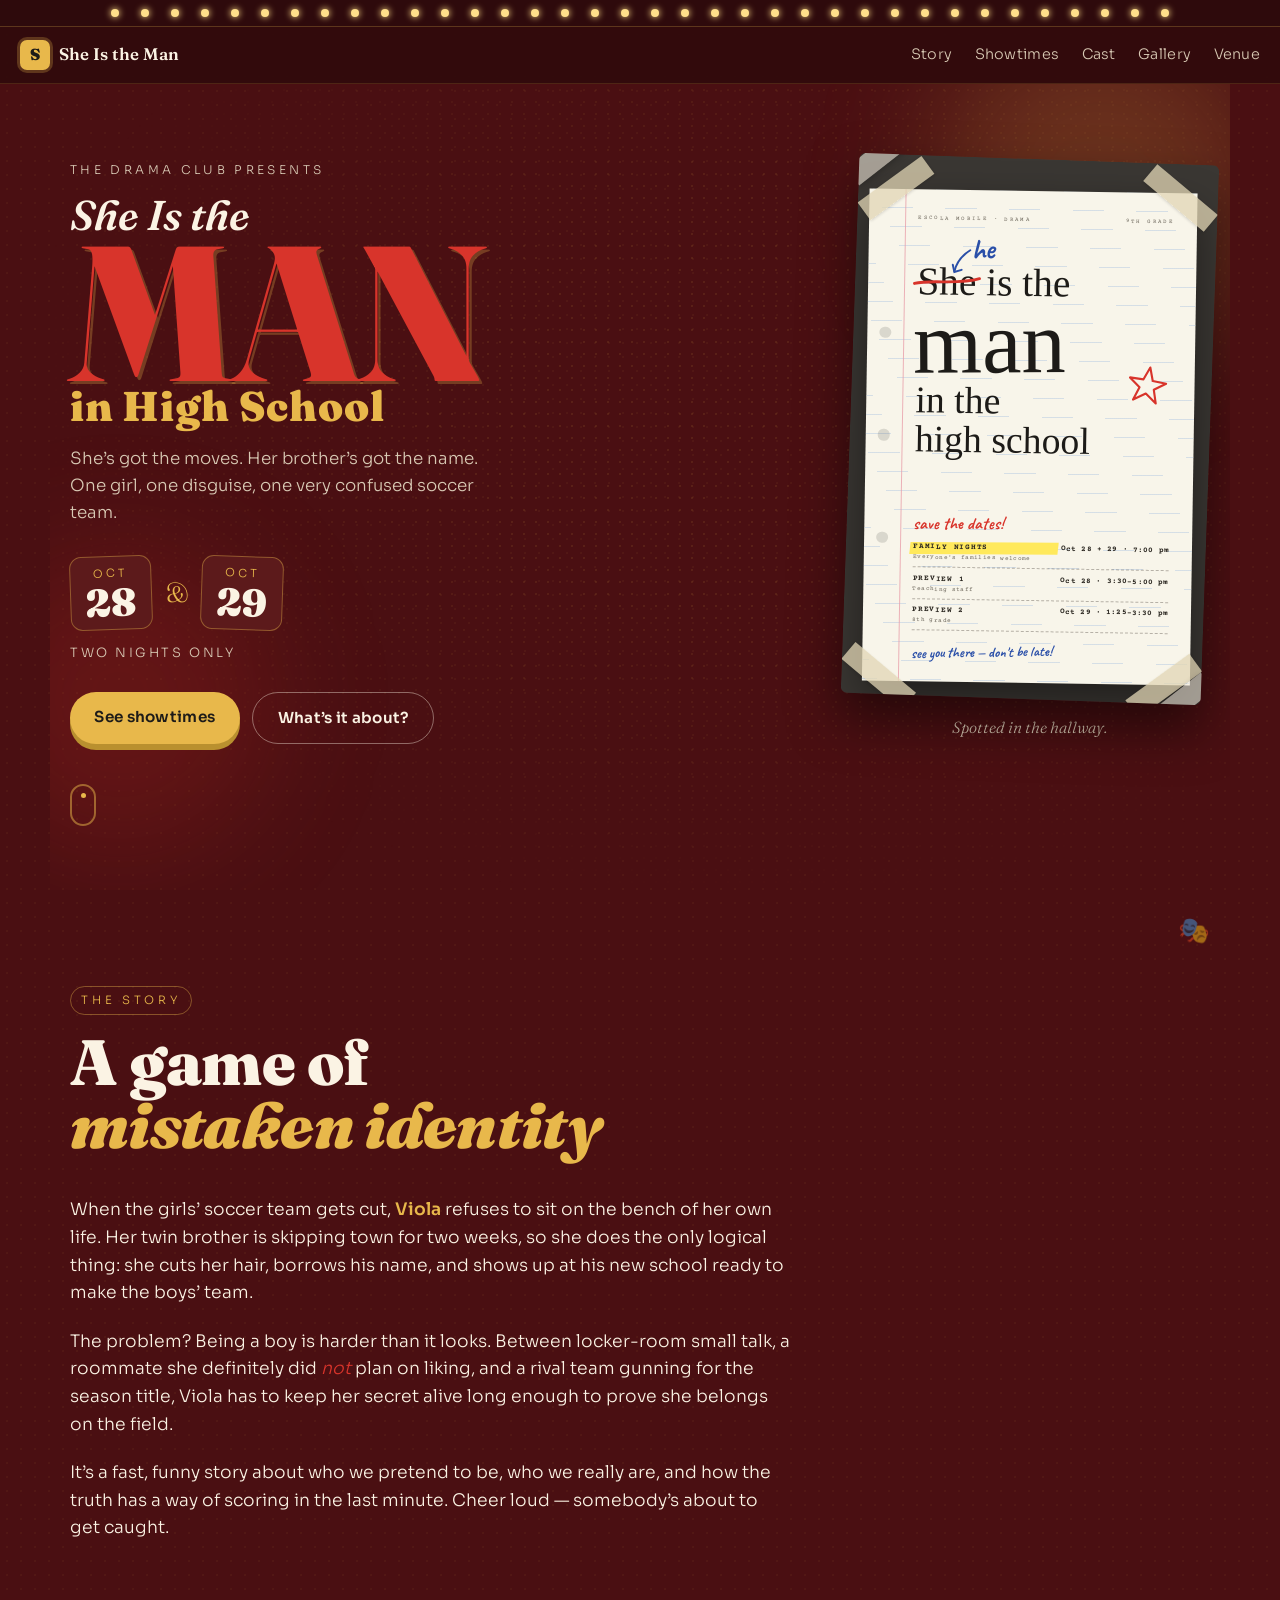
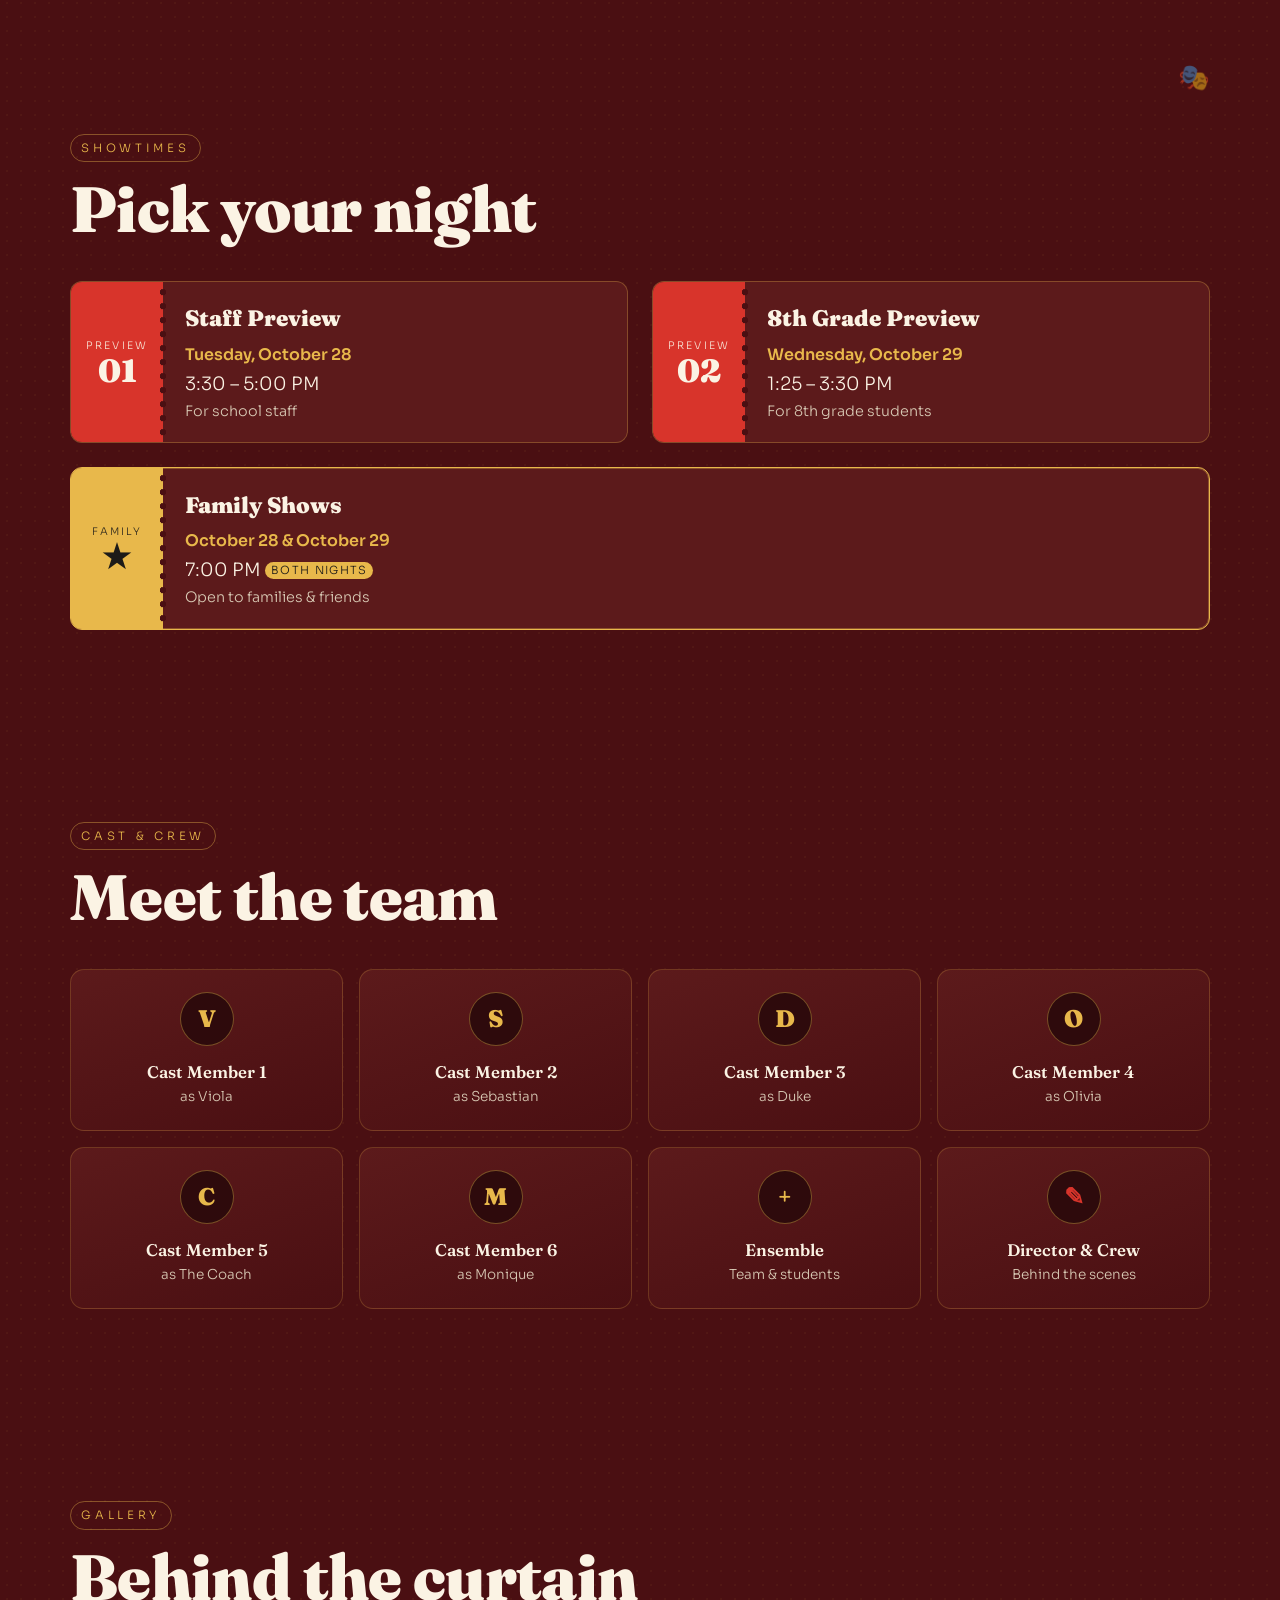
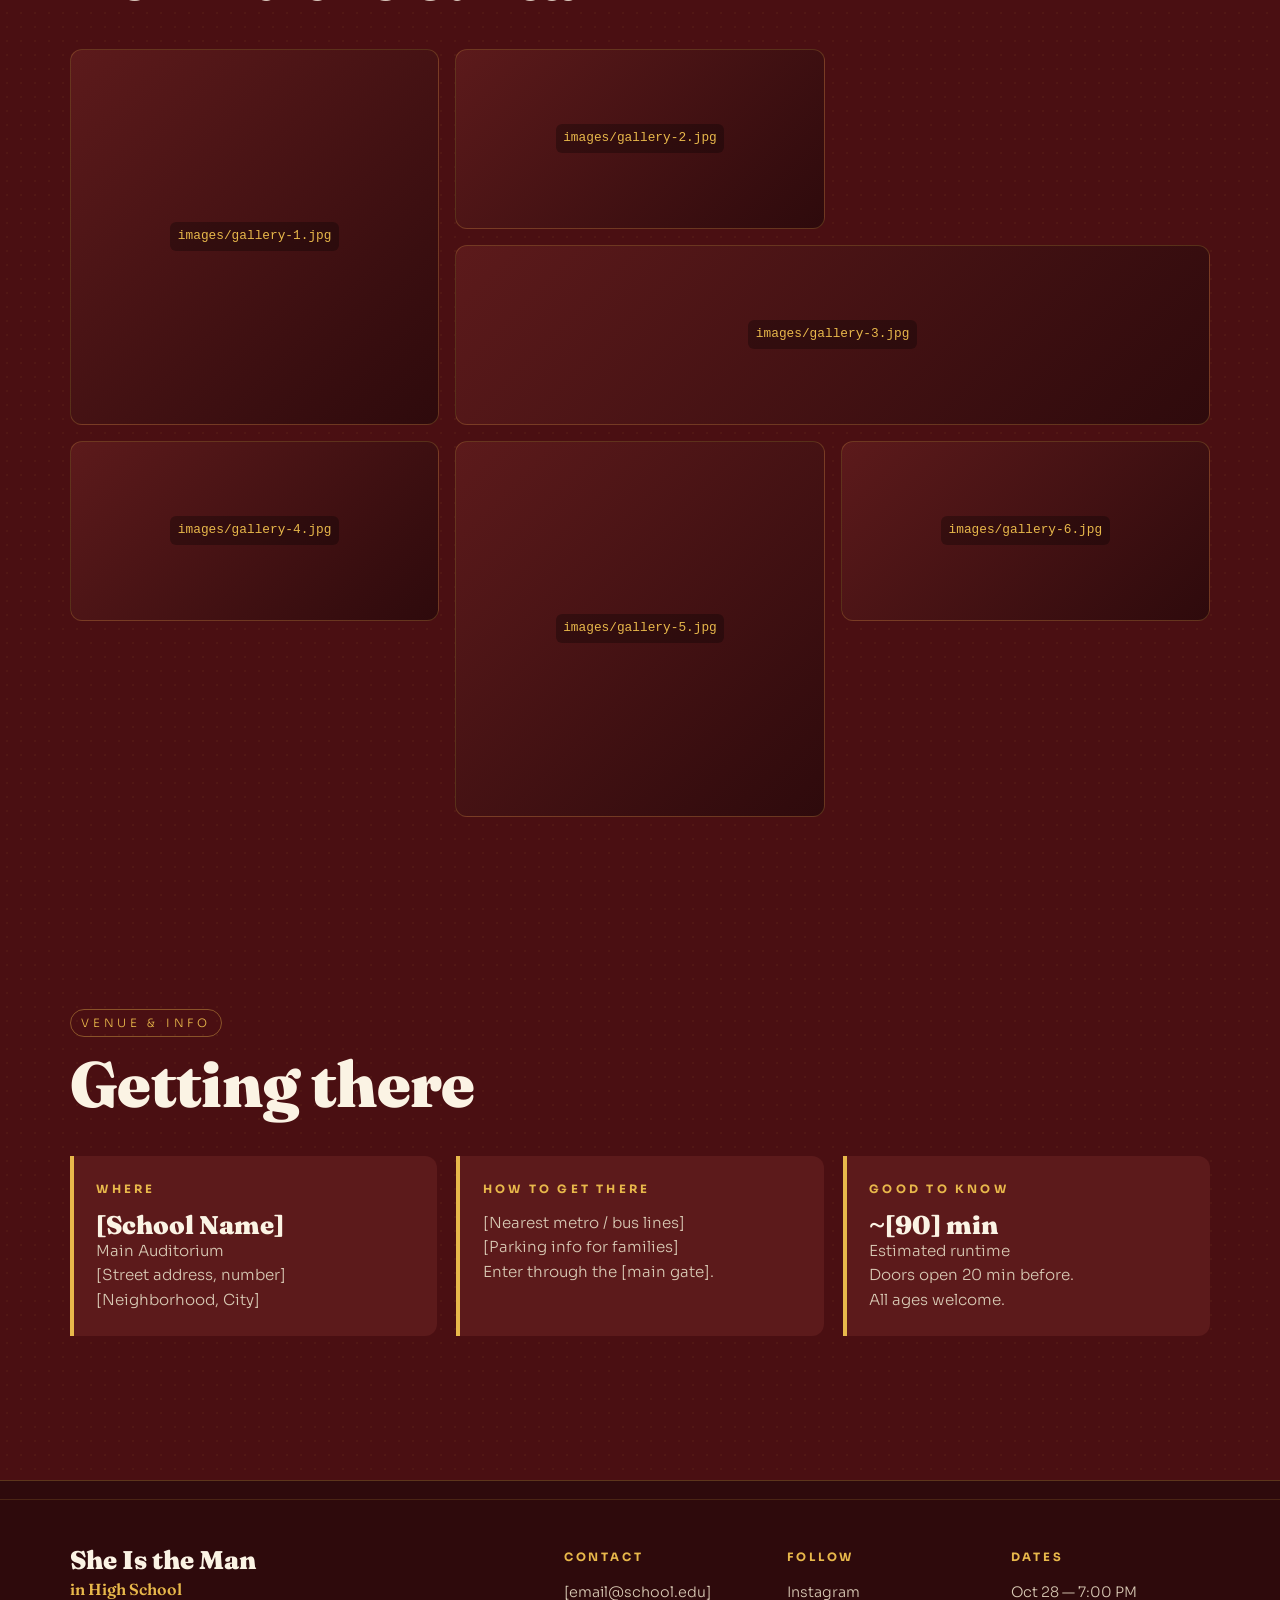
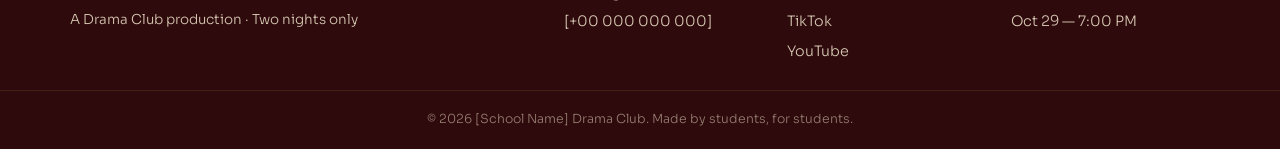
==== commit 5746cdc2: "Rebuild promo site in English across separate HTML/CSS/JS files Replace the single-file Portuguese p" ====
--- a/index.html
+++ b/index.html
@@ -1,909 +1,439 @@
 <!DOCTYPE html>
-<html lang="pt-BR">
+<!--
+  ============================================================================
+  index.html — Site de divulgação da peça escolar
+  "SHE IS THE MAN IN HIGH SCHOOL"
+  ----------------------------------------------------------------------------
+  Este arquivo contém apenas a ESTRUTURA (o conteúdo) da página.
+  A aparência fica no arquivo "style.css" e o comportamento (animações,
+  interações) fica no arquivo "script.js".
+  Comentários em português para facilitar o estudo. Idioma do site: inglês.
+  ============================================================================
+-->
+<html lang="en">
 <head>
+  <!-- Codificação de caracteres: garante que acentos e símbolos apareçam certo -->
   <meta charset="UTF-8" />
+
+  <!-- Faz o site se ajustar à largura da tela (essencial para celular) -->
   <meta name="viewport" content="width=device-width, initial-scale=1.0" />
-  <meta name="description" content="Toscana Alta Gastronomia — importadora e distribuidora de ingredientes de alta gastronomia em São Paulo. Atendimento B2B a empórios, supermercados e restaurantes." />
-  <title>Toscana Alta Gastronomia — importação e distribuição</title>
-  <style>
-    /* =====================================================================
-       Sistema visual — sóbrio, B2B, caro. Verde de marca #131f1b sobre papel.
-       Serifa nos títulos, sem serifa no corpo. Muito respiro.
-       Transição 150ms SÓ em hover e filtro. Sem gradiente, sem animação de
-       scroll, sem modo escuro. Fontes de sistema (zero requisições externas:
-       carrega rápido no 4G e funciona offline).
-       ===================================================================== */
-
-    :root {
-      --green:        #131f1b;   /* verde da marca */
-      --green-soft:   #2c3b35;   /* hover / estados */
-      --paper:        #f6f4ef;   /* fundo */
-      --paper-card:   #ffffff;   /* fundo do card */
-      --ink:          #131f1b;   /* texto principal */
-      --muted:        #4a564f;   /* texto secundário (AA sobre papel) */
-      --line:         rgba(19,31,27,.14);
-      --line-strong:  rgba(19,31,27,.30);
-      --focus:        #131f1b;
-      --focus-light:  #f6f4ef;
-
-      --serif: "Iowan Old Style", "Palatino Linotype", Palatino, Georgia, "Times New Roman", serif;
-      --sans: system-ui, -apple-system, "Segoe UI", Roboto, "Helvetica Neue", Arial, sans-serif;
-
-      --wrap: 1120px;
-      --wrap-narrow: 720px;
-    }
-
-    *, *::before, *::after { box-sizing: border-box; margin: 0; padding: 0; }
-
-    html { scroll-behavior: smooth; }
-
-    body {
-      background: var(--paper);
-      color: var(--ink);
-      font-family: var(--sans);
-      font-size: 16px;
-      line-height: 1.6;
-      -webkit-font-smoothing: antialiased;
-      text-rendering: optimizeLegibility;
-      overflow-x: hidden;
-    }
-
-    h1, h2, h3, .serif { font-family: var(--serif); font-weight: 600; line-height: 1.15; }
-
-    a { color: inherit; }
-
-    img { max-width: 100%; display: block; }
-
-    /* ---- Foco visível global (acessibilidade / navegação por teclado) ---- */
-    :focus-visible {
-      outline: 2px solid var(--focus);
-      outline-offset: 2px;
-      border-radius: 2px;
-    }
-    .on-green :focus-visible,
-    .btn-primary:focus-visible { outline-color: var(--focus-light); }
-
-    /* Pular para o conteúdo */
-    .skip {
-      position: absolute; left: -999px; top: 0; z-index: 200;
-      background: var(--green); color: var(--paper);
-      padding: .7rem 1rem; text-decoration: none; border-radius: 0 0 4px 0;
-    }
-    .skip:focus { left: 0; }
-
-    /* ---- Reduzir movimento ---- */
-    @media (prefers-reduced-motion: reduce) {
-      *, *::before, *::after { transition: none !important; scroll-behavior: auto !important; }
-    }
-
-    /* ════════════════════════ NAV ════════════════════════ */
-    .nav {
-      position: sticky; top: 0; z-index: 100;
-      background: rgba(246,244,239,.92);
-      backdrop-filter: saturate(1.2) blur(8px);
-      border-bottom: 1px solid var(--line);
-    }
-    .nav-inner {
-      max-width: var(--wrap); margin: 0 auto;
-      display: flex; align-items: center; justify-content: space-between;
-      gap: 1rem; padding: .9rem 1.5rem;
-    }
-    .brand {
-      font-family: var(--serif); font-size: 1.15rem; letter-spacing: .18em;
-      text-transform: uppercase; text-decoration: none; color: var(--ink);
-      white-space: nowrap;
-    }
-    .nav-links { display: flex; gap: 1.8rem; }
-    .nav-links a {
-      font-size: .82rem; letter-spacing: .06em; text-decoration: none;
-      color: var(--muted); padding: .3rem 0; position: relative;
-      transition: color .15s ease;
-    }
-    .nav-links a:hover { color: var(--ink); }
-    .nav-cta {
-      font-size: .8rem; letter-spacing: .06em; text-decoration: none;
-      border: 1px solid var(--green); color: var(--green);
-      padding: .55rem 1.1rem; border-radius: 2px; white-space: nowrap;
-      transition: background .15s ease, color .15s ease;
-    }
-    .nav-cta:hover { background: var(--green); color: var(--paper); }
-    @media (max-width: 720px) { .nav-links { display: none; } }
-
-    /* ════════════════════════ HERO ════════════════════════ */
-    .hero {
-      background: var(--green); color: var(--paper);
-      padding: clamp(4rem, 12vw, 8rem) 1.5rem;
-    }
-    .hero-inner { max-width: var(--wrap-narrow); margin: 0 auto; text-align: center; }
-    .hero-mark {
-      display: inline-flex; align-items: center; gap: 1.1rem;
-      flex-wrap: wrap; justify-content: center;
-    }
-    .hero-mark .name {
-      font-family: var(--serif); font-weight: 600;
-      font-size: clamp(2.6rem, 9vw, 5rem); letter-spacing: .12em;
-      line-height: 1;
-    }
-    .hero-mark .rule {
-      width: 1px; height: clamp(2rem, 6vw, 3.2rem);
-      background: rgba(246,244,239,.4);
-    }
-    .hero-mark .sub {
-      font-family: var(--serif); font-style: italic; font-weight: 400;
-      font-size: clamp(1.1rem, 3.4vw, 1.7rem);
-      color: rgba(246,244,239,.9); letter-spacing: .02em;
-    }
-    .hero-tagline {
-      margin: 2rem auto 0; max-width: 46ch;
-      color: rgba(246,244,239,.82); font-size: clamp(1rem, 2.2vw, 1.12rem);
-      line-height: 1.75;
-    }
-    .hero-actions { margin-top: 2.6rem; }
-
-    .btn {
-      display: inline-block; cursor: pointer;
-      font-family: var(--sans); font-size: .88rem; letter-spacing: .06em;
-      padding: .95rem 2.1rem; border-radius: 2px; text-decoration: none;
-      border: 1px solid transparent; text-align: center;
-      transition: background .15s ease, color .15s ease, border-color .15s ease;
-    }
-    .btn-primary { background: var(--paper); color: var(--green); border-color: var(--paper); font-weight: 600; }
-    .btn-primary:hover { background: transparent; color: var(--paper); }
-    .btn-outline { background: transparent; color: var(--green); border-color: var(--green-soft); }
-    .btn-outline:hover { background: var(--green); color: var(--paper); }
-    .btn-block { display: block; width: 100%; }
-
-    /* ════════════════════════ SECTIONS ════════════════════════ */
-    .section { padding: clamp(3.5rem, 8vw, 6.5rem) 1.5rem; }
-    .section .inner { max-width: var(--wrap); margin: 0 auto; }
-    .section.narrow .inner { max-width: var(--wrap-narrow); }
-    .section-head { margin-bottom: 2.4rem; }
-    .eyebrow {
-      font-size: .72rem; letter-spacing: .24em; text-transform: uppercase;
-      color: var(--muted); margin-bottom: .8rem;
-    }
-    .section-title { font-size: clamp(1.7rem, 4vw, 2.5rem); color: var(--ink); }
-    .section-lead { margin-top: 1rem; color: var(--muted); max-width: 60ch; line-height: 1.8; }
-
-    /* Alterna cor de fundo para dar ritmo sem gradiente */
-    .band { background: #efece5; border-top: 1px solid var(--line); border-bottom: 1px solid var(--line); }
-
-    /* ════════════════════════ CATÁLOGO ════════════════════════ */
-    .aviso {
-      display: flex; gap: .7rem; align-items: flex-start;
-      background: #fbfaf7; border: 1px solid var(--line);
-      border-left: 3px solid var(--green);
-      padding: .85rem 1.1rem; border-radius: 2px;
-      font-size: .86rem; color: var(--muted); line-height: 1.55;
-      margin-bottom: 2rem;
-    }
-    .aviso strong { color: var(--ink); font-weight: 600; }
-
-    .catalog-controls { margin-bottom: 2rem; }
-    .search-field { position: relative; margin-bottom: 1.2rem; }
-    .search-field label {
-      display: block; font-size: .72rem; letter-spacing: .12em;
-      text-transform: uppercase; color: var(--muted); margin-bottom: .5rem;
-    }
-    .search-field input {
-      width: 100%; font: inherit; color: var(--ink);
-      background: var(--paper-card);
-      border: 1px solid var(--line-strong); border-radius: 2px;
-      padding: .8rem 1rem; transition: border-color .15s ease;
-    }
-    .search-field input:hover { border-color: var(--green-soft); }
-    .search-field input:focus { border-color: var(--green); }
-
-    .chips { display: flex; flex-wrap: wrap; gap: .5rem; }
-    .chip {
-      font: inherit; font-size: .82rem; cursor: pointer;
-      background: var(--paper-card); color: var(--muted);
-      border: 1px solid var(--line-strong); border-radius: 999px;
-      padding: .5rem 1rem; line-height: 1;
-      transition: background .15s ease, color .15s ease, border-color .15s ease;
-    }
-    .chip:hover { border-color: var(--green-soft); color: var(--ink); }
-    .chip[aria-pressed="true"] { background: var(--green); color: var(--paper); border-color: var(--green); }
-
-    .results-meta { margin: 1.4rem 0 1rem; font-size: .82rem; color: var(--muted); }
-
-    .grid {
-      display: grid;
-      grid-template-columns: repeat(auto-fill, minmax(250px, 1fr));
-      gap: 1.4rem;
-    }
-
-    .card {
-      background: var(--paper-card);
-      border: 1px solid var(--line);
-      border-radius: 3px; overflow: hidden;
-      display: flex; flex-direction: column;
-      transition: border-color .15s ease, box-shadow .15s ease;
-    }
-    .card:hover { border-color: var(--line-strong); box-shadow: 0 6px 22px rgba(19,31,27,.07); }
-
-    /* FOTO: substituir — placeholder cinza 1:1 com o nome do produto */
-    .card-photo {
-      aspect-ratio: 1 / 1; background: #e4e1da;
-      display: flex; align-items: center; justify-content: center;
-      padding: 1rem; text-align: center;
-    }
-    .card-photo span {
-      font-family: var(--serif); font-size: .95rem; color: #8b8a84;
-      line-height: 1.3;
-    }
-
-    .card-body { padding: 1.1rem 1.15rem 1.25rem; display: flex; flex-direction: column; gap: .5rem; flex: 1; }
-    .card-cat { font-size: .68rem; letter-spacing: .16em; text-transform: uppercase; color: var(--muted); }
-    .card-name { font-size: 1.15rem; color: var(--ink); }
-    .card-brand { font-size: .84rem; color: var(--muted); font-style: italic; margin-top: -.2rem; }
-    .card-desc { font-size: .86rem; color: var(--muted); line-height: 1.5; }
-
-    .card-prices { margin-top: auto; padding-top: .6rem; }
-    .variantes { list-style: none; display: flex; flex-direction: column; gap: .25rem; }
-    .variantes li { display: flex; justify-content: space-between; gap: 1rem; font-size: .86rem; }
-    .variantes .tam { color: var(--muted); }
-    .variantes .val { color: var(--ink); font-variant-numeric: tabular-nums; }   /* preço discreto: não grita */
-    .price-sob {
-      display: inline-block; font-size: .74rem; letter-spacing: .08em;
-      text-transform: uppercase; color: var(--muted);
-      border: 1px solid var(--line-strong); border-radius: 999px;
-      padding: .3rem .7rem;
-    }
-    .price-faixa { font-size: 1rem; letter-spacing: .12em; color: var(--ink); }
-    .price-saz { font-size: .78rem; color: var(--muted); margin-top: .15rem; }
-
-    .card-add {
-      margin-top: .9rem; font: inherit; font-size: .82rem; cursor: pointer;
-      background: transparent; color: var(--green);
-      border: 1px solid var(--green); border-radius: 2px;
-      padding: .6rem .9rem; letter-spacing: .04em;
-      transition: background .15s ease, color .15s ease;
-    }
-    .card-add:hover { background: var(--green); color: var(--paper); }
-
-    .empty-state, .pending {
-      text-align: center; padding: 3rem 1.5rem;
-      border: 1px dashed var(--line-strong); border-radius: 3px;
-      color: var(--muted); background: #fbfaf7;
-    }
-    .empty-state p, .pending p { max-width: 46ch; margin: 0 auto; line-height: 1.7; }
-    .pending .btn { margin-top: 1.5rem; }
-
-    /* ════════════════════════ MARCAS ════════════════════════ */
-    .brands-grid {
-      display: grid; grid-template-columns: repeat(auto-fill, minmax(230px, 1fr));
-      gap: 1.1rem;
-    }
-    .brand-card {
-      background: var(--paper-card); border: 1px solid var(--line);
-      border-radius: 3px; padding: 1.4rem 1.3rem;
-      transition: border-color .15s ease;
-    }
-    .brand-card:hover { border-color: var(--line-strong); }
-    .brand-name { font-size: 1.1rem; color: var(--ink); }
-    .brand-since {
-      display: inline-block; margin-top: .5rem;
-      font-size: .74rem; letter-spacing: .1em; text-transform: uppercase;
-      color: var(--muted);
-    }
-    .brand-note { margin-top: .5rem; font-size: .85rem; color: var(--muted); line-height: 1.55; }
-
-    /* ════════════════════════ QUEM SOMOS ════════════════════════ */
-    .about p { font-size: clamp(1.05rem, 2.4vw, 1.25rem); line-height: 1.85; color: var(--ink); }
-    .about p + p { margin-top: 1.1rem; }
-    .about .muted { color: var(--muted); font-size: 1rem; }
-
-    /* ════════════════════════ FORMULÁRIO ════════════════════════ */
-    .form-wrap { max-width: var(--wrap-narrow); margin: 0 auto; }
-    .form-grid { display: grid; grid-template-columns: 1fr 1fr; gap: 1.2rem; }
-    .field { display: flex; flex-direction: column; }
-    .field.full { grid-column: 1 / -1; }
-    .field label { font-size: .8rem; letter-spacing: .04em; color: var(--ink); margin-bottom: .45rem; font-weight: 600; }
-    .field .req { color: var(--green); }
-    .field input, .field select, .field textarea {
-      font: inherit; color: var(--ink); background: var(--paper-card);
-      border: 1px solid var(--line-strong); border-radius: 2px;
-      padding: .75rem .85rem; width: 100%;
-      transition: border-color .15s ease;
-    }
-    .field textarea { min-height: 110px; resize: vertical; }
-    .field input:hover, .field select:hover, .field textarea:hover { border-color: var(--green-soft); }
-    .field input:focus, .field select:focus, .field textarea:focus { border-color: var(--green); }
-    .field input[aria-invalid="true"], .field select[aria-invalid="true"] { border-color: #9c2b1e; }
-    .field-error { font-size: .78rem; color: #9c2b1e; margin-top: .4rem; min-height: 1em; }
-
-    fieldset { border: 1px solid var(--line); border-radius: 3px; padding: 1.1rem 1.2rem; }
-    fieldset legend { font-size: .8rem; font-weight: 600; padding: 0 .4rem; color: var(--ink); }
-    .cat-checks { display: grid; grid-template-columns: repeat(auto-fill, minmax(190px, 1fr)); gap: .6rem .9rem; margin-top: .6rem; }
-    .cat-check { display: flex; align-items: center; gap: .55rem; font-size: .88rem; color: var(--ink); cursor: pointer; }
-    .cat-check input { width: 1.05rem; height: 1.05rem; accent-color: var(--green); cursor: pointer; }
-
-    .form-submit { margin-top: 1.6rem; }
-    .form-note { margin-top: 1rem; font-size: .8rem; color: var(--muted); text-align: center; }
-
-    @media (max-width: 560px) {
-      .form-grid { grid-template-columns: 1fr; }
-    }
-
-    /* ════════════════════════ CONDIÇÕES ════════════════════════ */
-    .conditions {
-      display: grid; grid-template-columns: repeat(auto-fit, minmax(240px, 1fr));
-      gap: 1.2rem;
-    }
-    .condition {
-      background: var(--paper-card); border: 1px solid var(--line);
-      border-radius: 3px; padding: 1.4rem 1.3rem;
-    }
-    .condition h3 { font-size: 1.05rem; margin-bottom: .5rem; }
-    .condition p { font-size: .92rem; color: var(--muted); line-height: 1.6; }
-
-    /* ════════════════════════ RODAPÉ ════════════════════════ */
-    footer {
-      background: var(--green); color: rgba(246,244,239,.85);
-      padding: clamp(3rem, 7vw, 4.5rem) 1.5rem;
-    }
-    .foot-inner {
-      max-width: var(--wrap); margin: 0 auto;
-      display: grid; grid-template-columns: 1.2fr 1fr 1fr; gap: 2rem;
-    }
-    .foot-brand .name { font-family: var(--serif); font-size: 1.4rem; letter-spacing: .16em; text-transform: uppercase; color: var(--paper); }
-    .foot-brand p { margin-top: .8rem; font-size: .9rem; line-height: 1.6; max-width: 34ch; }
-    .foot-col h4 { font-size: .72rem; letter-spacing: .18em; text-transform: uppercase; color: rgba(246,244,239,.6); margin-bottom: .8rem; font-family: var(--sans); font-weight: 600; }
-    .foot-col a, .foot-col p { font-size: .92rem; line-height: 1.7; color: rgba(246,244,239,.85); text-decoration: none; display: block; }
-    .foot-col a { transition: color .15s ease; }
-    .foot-col a:hover { color: var(--paper); }
-    .foot-bottom {
-      max-width: var(--wrap); margin: 2.5rem auto 0; padding-top: 1.5rem;
-      border-top: 1px solid rgba(246,244,239,.15);
-      font-size: .8rem; color: rgba(246,244,239,.55);
-    }
-    @media (max-width: 720px) { .foot-inner { grid-template-columns: 1fr; gap: 1.6rem; } }
-  </style>
+
+  <!-- Descrição que aparece em buscadores e ao compartilhar o link -->
+  <meta name="description" content="She Is the Man in High School — a teen soccer comedy. Two nights only: October 28–29. Get the dates, showtimes, cast, and venue info." />
+
+  <!-- Título mostrado na aba do navegador -->
+  <title>She Is the Man in High School — School Play</title>
+
+  <!--
+    Fontes do Google Fonts (Direção B — "Marquee Swap"):
+    - Fraunces: fonte serifada de alto contraste, com clima de "marquise" de teatro.
+    - Sora: fonte sem serifa, geométrica e limpa, usada nos textos corridos.
+    O preconnect abaixo apenas acelera o carregamento das fontes.
+  -->
+  <link rel="preconnect" href="https://fonts.googleapis.com" />
+  <link rel="preconnect" href="https://fonts.gstatic.com" crossorigin />
+  <link href="https://fonts.googleapis.com/css2?family=Fraunces:ital,opsz,wght@0,9..144,400;0,9..144,600;0,9..144,900;1,9..144,600&family=Sora:wght@300;400;600;700&display=swap" rel="stylesheet" />
+
+  <!-- Nosso arquivo de estilos (CSS) -->
+  <link rel="stylesheet" href="style.css" />
 </head>
-<body class="on-green">
-
-  <a class="skip" href="#catalogo">Pular para o catálogo</a>
-
-  <!-- ══════════════ NAV ══════════════ -->
-  <header class="nav">
-    <div class="nav-inner">
-      <a class="brand" href="#topo">Toscana</a>
-      <nav class="nav-links" aria-label="Seções">
-        <a href="#catalogo">Catálogo</a>
-        <a href="#marcas">Marcas</a>
-        <a href="#quem-somos">Quem somos</a>
-        <a href="#contato">Contato</a>
-      </nav>
-      <a class="nav-cta" href="#solicitar">Solicitar catálogo</a>
+
+<body>
+
+  <!--
+    ========================================================================
+    BARRA DE MARQUISE (marquee) — tira de "lâmpadas" no topo, como um letreiro
+    de teatro. É decorativa; por isso marcamos aria-hidden="true" para que
+    leitores de tela a ignorem.
+    ========================================================================
+  -->
+  <div class="marquee" aria-hidden="true">
+    <!-- As lâmpadas (bulbs) são criadas por JavaScript para não poluir o HTML.
+         Se o JS não rodar, a tira simplesmente fica vazia, sem quebrar nada. -->
+  </div>
+
+  <!--
+    ========================================================================
+    NAVEGAÇÃO — menu simples e fixo no topo.
+    ========================================================================
+  -->
+  <header class="nav" id="top">
+    <a class="nav__brand" href="#top">
+      <span class="nav__brand-mark">S</span>
+      <span class="nav__brand-text">She Is the Man</span>
+    </a>
+    <nav class="nav__links" aria-label="Primary">
+      <a href="#synopsis">Story</a>
+      <a href="#showtimes">Showtimes</a>
+      <a href="#cast">Cast</a>
+      <a href="#gallery">Gallery</a>
+      <a href="#venue">Venue</a>
+    </nav>
+  </header>
+
+  <main>
+
+    <!--
+      ======================================================================
+      1) HERO — abertura de impacto. Título grande, tagline e as datas.
+         O motivo visual é o "disfarce": o título é dividido ao meio
+         (metade coral, metade dourada), lembrando a troca de identidade.
+      ======================================================================
+    -->
+    <section class="hero" id="hero">
+      <!-- Brilhos de "refletor" ao fundo (decorativos) -->
+      <div class="hero__spot hero__spot--a" aria-hidden="true"></div>
+      <div class="hero__spot hero__spot--b" aria-hidden="true"></div>
+      <!-- Textura de meio-tom (halftone) ao fundo -->
+      <div class="hero__halftone" aria-hidden="true"></div>
+
+      <div class="hero__grid">
+
+        <!-- Coluna do texto principal -->
+        <div class="hero__copy">
+          <p class="hero__eyebrow reveal">
+            <span class="tag">The Drama Club presents</span>
+          </p>
+
+          <!--
+            Título dividido em linhas para controlar o tratamento tipográfico.
+            A palavra "MAN" é gigante e "vazada" ao meio para reforçar o disfarce.
+          -->
+          <h1 class="hero__title">
+            <span class="hero__line reveal" style="--d:0">She Is the</span>
+            <span class="hero__mega reveal" style="--d:1" data-split="MAN">MAN</span>
+            <span class="hero__line hero__line--sub reveal" style="--d:2">in High School</span>
+          </h1>
+
+          <p class="hero__tagline reveal" style="--d:3">
+            She’s got the moves. Her brother’s got the name.
+            One girl, one disguise, one very confused soccer team.
+          </p>
+
+          <!-- Datas principais em destaque -->
+          <div class="hero__dates reveal" style="--d:4">
+            <div class="datechip">
+              <span class="datechip__mon">OCT</span>
+              <span class="datechip__num">28</span>
+            </div>
+            <span class="hero__amp">&amp;</span>
+            <div class="datechip">
+              <span class="datechip__mon">OCT</span>
+              <span class="datechip__num">29</span>
+            </div>
+            <p class="hero__dates-note">Two nights only</p>
+          </div>
+
+          <div class="hero__cta reveal" style="--d:5">
+            <a class="btn btn--solid" href="#showtimes">See showtimes</a>
+            <a class="btn btn--ghost" href="#synopsis">What’s it about?</a>
+          </div>
+        </div>
+
+        <!--
+          Coluna da imagem: aqui embutimos o PÔSTER OFICIAL (o arquivo
+          poster.html, que já é uma página completa e independente).
+          Usamos um <iframe> para exibir esse pôster "dentro" do site.
+          A proporção 2/3 (definida no CSS) mantém o formato de cartaz.
+          Se quiser trocar por uma imagem no futuro, é só substituir o
+          <iframe> por <img src="images/poster.jpg" ...>.
+        -->
+        <figure class="hero__poster reveal" style="--d:2">
+          <div class="poster">
+            <div class="poster__tape poster__tape--tl" aria-hidden="true"></div>
+            <div class="poster__tape poster__tape--br" aria-hidden="true"></div>
+            <iframe class="poster__frame" src="poster.html" title="Official poster for She Is the Man in High School" loading="lazy" scrolling="no"></iframe>
+          </div>
+          <figcaption class="poster__cap">Spotted in the hallway.</figcaption>
+        </figure>
+
+      </div>
+
+      <!-- Aviso rolar para baixo -->
+      <a href="#synopsis" class="hero__scroll" aria-label="Scroll to story">
+        <span class="hero__scroll-dot"></span>
+      </a>
+    </section>
+
+
+    <!--
+      ======================================================================
+      2) SYNOPSIS — a história em poucos parágrafos.
+      ======================================================================
+    -->
+    <section class="synopsis" id="synopsis">
+      <div class="section-head reveal">
+        <span class="section-kicker">The Story</span>
+        <h2 class="section-title">A game of<br /><em>mistaken identity</em></h2>
+      </div>
+
+      <div class="synopsis__body">
+        <p class="reveal">
+          When the girls’ soccer team gets cut, <strong>Viola</strong> refuses to sit
+          on the bench of her own life. Her twin brother is skipping town for two
+          weeks, so she does the only logical thing: she cuts her hair, borrows his
+          name, and shows up at his new school ready to make the boys’ team.
+        </p>
+        <p class="reveal" style="--d:1">
+          The problem? Being a boy is harder than it looks. Between locker-room
+          small talk, a roommate she definitely did <em>not</em> plan on liking, and
+          a rival team gunning for the season title, Viola has to keep her secret
+          alive long enough to prove she belongs on the field.
+        </p>
+        <p class="reveal" style="--d:2">
+          It’s a fast, funny story about who we pretend to be, who we really are, and
+          how the truth has a way of scoring in the last minute. Cheer loud —
+          somebody’s about to get caught.
+        </p>
+      </div>
+    </section>
+
+
+    <!--
+      ======================================================================
+      3) SHOWTIMES — cada sessão é um "canhoto de ingresso" (ticket stub).
+         São três blocos: dois previews e as sessões para a família.
+      ======================================================================
+    -->
+    <section class="showtimes" id="showtimes">
+      <div class="section-head reveal">
+        <span class="section-kicker">Showtimes</span>
+        <h2 class="section-title">Pick your night</h2>
+      </div>
+
+      <div class="tickets">
+
+        <!-- PREVIEW 1 — equipe escolar -->
+        <article class="ticket reveal">
+          <div class="ticket__stub">
+            <span class="ticket__stub-label">Preview</span>
+            <span class="ticket__stub-num">01</span>
+          </div>
+          <div class="ticket__body">
+            <h3 class="ticket__title">Staff Preview</h3>
+            <p class="ticket__date">Tuesday, October 28</p>
+            <p class="ticket__time">3:30 – 5:00 PM</p>
+            <p class="ticket__aud">For school staff</p>
+          </div>
+        </article>
+
+        <!-- PREVIEW 2 — 8º ano -->
+        <article class="ticket reveal" style="--d:1">
+          <div class="ticket__stub">
+            <span class="ticket__stub-label">Preview</span>
+            <span class="ticket__stub-num">02</span>
+          </div>
+          <div class="ticket__body">
+            <h3 class="ticket__title">8th Grade Preview</h3>
+            <p class="ticket__date">Wednesday, October 29</p>
+            <p class="ticket__time">1:25 – 3:30 PM</p>
+            <p class="ticket__aud">For 8th grade students</p>
+          </div>
+        </article>
+
+        <!-- SESSÕES PARA A FAMÍLIA — destaque (as duas noites) -->
+        <article class="ticket ticket--feature reveal" style="--d:2">
+          <div class="ticket__stub ticket__stub--feature">
+            <span class="ticket__stub-label">Family</span>
+            <span class="ticket__stub-num">★</span>
+          </div>
+          <div class="ticket__body">
+            <h3 class="ticket__title">Family Shows</h3>
+            <p class="ticket__date">October 28 &amp; October 29</p>
+            <p class="ticket__time">7:00 PM <span class="ticket__both">both nights</span></p>
+            <p class="ticket__aud">Open to families &amp; friends</p>
+          </div>
+        </article>
+
+      </div>
+    </section>
+
+
+    <!--
+      ======================================================================
+      4) CAST & CREW — grade com nome e papel. Conteúdo é PLACEHOLDER:
+         basta trocar os nomes/personagens depois.
+      ======================================================================
+    -->
+    <section class="cast" id="cast">
+      <div class="section-head reveal">
+        <span class="section-kicker">Cast &amp; Crew</span>
+        <h2 class="section-title">Meet the team</h2>
+      </div>
+
+      <ul class="cast__grid">
+        <!--
+          Cada <li> é uma pessoa. Duplique um bloco e troque:
+          - .cast__name  -> nome real
+          - .cast__role  -> personagem ou função
+        -->
+        <li class="cast__card reveal">
+          <span class="cast__initial" aria-hidden="true">V</span>
+          <p class="cast__name">Cast Member 1</p>
+          <p class="cast__role">as Viola</p>
+        </li>
+        <li class="cast__card reveal" style="--d:1">
+          <span class="cast__initial" aria-hidden="true">S</span>
+          <p class="cast__name">Cast Member 2</p>
+          <p class="cast__role">as Sebastian</p>
+        </li>
+        <li class="cast__card reveal" style="--d:2">
+          <span class="cast__initial" aria-hidden="true">D</span>
+          <p class="cast__name">Cast Member 3</p>
+          <p class="cast__role">as Duke</p>
+        </li>
+        <li class="cast__card reveal" style="--d:3">
+          <span class="cast__initial" aria-hidden="true">O</span>
+          <p class="cast__name">Cast Member 4</p>
+          <p class="cast__role">as Olivia</p>
+        </li>
+        <li class="cast__card reveal">
+          <span class="cast__initial" aria-hidden="true">C</span>
+          <p class="cast__name">Cast Member 5</p>
+          <p class="cast__role">as The Coach</p>
+        </li>
+        <li class="cast__card reveal" style="--d:1">
+          <span class="cast__initial" aria-hidden="true">M</span>
+          <p class="cast__name">Cast Member 6</p>
+          <p class="cast__role">as Monique</p>
+        </li>
+        <li class="cast__card reveal" style="--d:2">
+          <span class="cast__initial" aria-hidden="true">+</span>
+          <p class="cast__name">Ensemble</p>
+          <p class="cast__role">Team &amp; students</p>
+        </li>
+        <li class="cast__card cast__card--crew reveal" style="--d:3">
+          <span class="cast__initial" aria-hidden="true">✎</span>
+          <p class="cast__name">Director &amp; Crew</p>
+          <p class="cast__role">Behind the scenes</p>
+        </li>
+      </ul>
+    </section>
+
+
+    <!--
+      ======================================================================
+      5) GALLERY — grade de fotos/pôster. Use placeholders por enquanto.
+         Cada quadro carrega uma imagem de images/gallery-N.jpg; se o arquivo
+         não existir, aparece um espaço reservado com o nome esperado.
+      ======================================================================
+    -->
+    <section class="gallery" id="gallery">
+      <div class="section-head reveal">
+        <span class="section-kicker">Gallery</span>
+        <h2 class="section-title">Behind the curtain</h2>
+      </div>
+
+      <div class="gallery__grid">
+        <!-- O atributo data-span controla quais quadros ocupam mais espaço -->
+        <figure class="frame reveal" data-span="tall">
+          <img src="images/gallery-1.jpg" alt="Rehearsal photo" onerror="this.style.display='none';" />
+          <figcaption class="frame__ph"><code>images/gallery-1.jpg</code></figcaption>
+        </figure>
+        <figure class="frame reveal" style="--d:1">
+          <img src="images/gallery-2.jpg" alt="Cast photo" onerror="this.style.display='none';" />
+          <figcaption class="frame__ph"><code>images/gallery-2.jpg</code></figcaption>
+        </figure>
+        <figure class="frame reveal" style="--d:2" data-span="wide">
+          <img src="images/gallery-3.jpg" alt="Stage photo" onerror="this.style.display='none';" />
+          <figcaption class="frame__ph"><code>images/gallery-3.jpg</code></figcaption>
+        </figure>
+        <figure class="frame reveal" style="--d:1">
+          <img src="images/gallery-4.jpg" alt="Costume photo" onerror="this.style.display='none';" />
+          <figcaption class="frame__ph"><code>images/gallery-4.jpg</code></figcaption>
+        </figure>
+        <figure class="frame reveal" style="--d:2" data-span="tall">
+          <img src="images/gallery-5.jpg" alt="Poster art" onerror="this.style.display='none';" />
+          <figcaption class="frame__ph"><code>images/gallery-5.jpg</code></figcaption>
+        </figure>
+        <figure class="frame reveal" style="--d:3">
+          <img src="images/gallery-6.jpg" alt="Team photo" onerror="this.style.display='none';" />
+          <figcaption class="frame__ph"><code>images/gallery-6.jpg</code></figcaption>
+        </figure>
+      </div>
+    </section>
+
+
+    <!--
+      ======================================================================
+      6) VENUE & PRACTICAL INFO — endereço, como chegar e duração estimada.
+         Textos entre colchetes [ ] são PLACEHOLDERS para você preencher.
+      ======================================================================
+    -->
+    <section class="venue" id="venue">
+      <div class="section-head reveal">
+        <span class="section-kicker">Venue &amp; Info</span>
+        <h2 class="section-title">Getting there</h2>
+      </div>
+
+      <div class="venue__grid">
+        <div class="venue__card reveal">
+          <h3 class="venue__label">Where</h3>
+          <p class="venue__big">[School Name]</p>
+          <p class="venue__text">Main Auditorium</p>
+          <p class="venue__text">[Street address, number]</p>
+          <p class="venue__text">[Neighborhood, City]</p>
+        </div>
+
+        <div class="venue__card reveal" style="--d:1">
+          <h3 class="venue__label">How to get there</h3>
+          <p class="venue__text">[Nearest metro / bus lines]</p>
+          <p class="venue__text">[Parking info for families]</p>
+          <p class="venue__text">Enter through the [main gate].</p>
+        </div>
+
+        <div class="venue__card reveal" style="--d:2">
+          <h3 class="venue__label">Good to know</h3>
+          <p class="venue__big">~[90] min</p>
+          <p class="venue__text">Estimated runtime</p>
+          <p class="venue__text">Doors open 20 min before.</p>
+          <p class="venue__text">All ages welcome.</p>
+        </div>
+      </div>
+    </section>
+
+  </main>
+
+
+  <!--
+    ========================================================================
+    7) FOOTER — contatos e redes sociais (placeholders).
+       Substitua os links "#" e os textos entre colchetes.
+    ========================================================================
+  -->
+  <footer class="footer" id="footer">
+    <div class="footer__marquee" aria-hidden="true"></div>
+
+    <div class="footer__inner">
+      <div class="footer__brand">
+        <p class="footer__logo">She Is the Man<br /><span>in High School</span></p>
+        <p class="footer__tag">A Drama Club production · Two nights only</p>
+      </div>
+
+      <div class="footer__cols">
+        <div class="footer__col">
+          <h4>Contact</h4>
+          <a href="mailto:[email@school.edu]">[email@school.edu]</a>
+          <a href="tel:[phone]">[+00 000 000 000]</a>
+        </div>
+        <div class="footer__col">
+          <h4>Follow</h4>
+          <a href="#">Instagram</a>
+          <a href="#">TikTok</a>
+          <a href="#">YouTube</a>
+        </div>
+        <div class="footer__col">
+          <h4>Dates</h4>
+          <a href="#showtimes">Oct 28 — 7:00 PM</a>
+          <a href="#showtimes">Oct 29 — 7:00 PM</a>
+        </div>
+      </div>
     </div>
-  </header>
-
-  <!-- ══════════════ HERO ══════════════ -->
-  <section class="hero" id="topo">
-    <div class="hero-inner">
-      <h1 class="hero-mark">
-        <span class="name">TOSCANA</span>
-        <span class="rule" aria-hidden="true"></span>
-        <span class="sub">alta gastronomia</span>
-      </h1>
-      <p class="hero-tagline">
-        Importação e distribuição de ingredientes de alta gastronomia em São Paulo.
-        Atendimento B2B a empórios, supermercados e restaurantes.
-      </p>
-      <div class="hero-actions">
-        <a class="btn btn-primary" href="#solicitar">Solicitar catálogo</a>
-      </div>
-    </div>
-  </section>
-
-  <!-- ══════════════ CATÁLOGO ══════════════ -->
-  <section class="section" id="catalogo">
-    <div class="inner">
-      <div class="section-head">
-        <p class="eyebrow">Catálogo</p>
-        <h2 class="section-title">Produtos</h2>
-      </div>
-
-      <!-- AVISO OBRIGATÓRIO -->
-      <p class="aviso">
-        <span aria-hidden="true">ⓘ</span>
-        <span><strong>Tabela de referência — catálogo 2023.</strong> Consulte valores atualizados.</span>
-      </p>
-
-      <!-- Controles (busca + chips). Ficam ocultos até haver produtos. -->
-      <div class="catalog-controls" id="catalog-controls" hidden>
-        <div class="search-field">
-          <label for="busca">Buscar produto</label>
-          <input type="search" id="busca" placeholder="Digite o nome, a marca ou a categoria…"
-                 autocomplete="off" aria-describedby="results-meta" />
-        </div>
-        <div class="chips" id="chips" role="group" aria-label="Filtrar por categoria"></div>
-      </div>
-
-      <p class="results-meta" id="results-meta" hidden aria-live="polite"></p>
-
-      <!-- Grade de cards (preenchida via JS) -->
-      <div class="grid" id="grid" hidden></div>
-
-      <!-- Estado de catálogo em atualização (enquanto PRODUCTS estiver vazio) -->
-      <div class="pending" id="catalog-pending">
-        <p>
-          O catálogo está sendo digitalizado a partir da tabela de referência 2023.
-          Para receber a lista completa de produtos e valores atualizados, solicite o catálogo.
-        </p>
-        <a class="btn btn-outline" href="#solicitar">Solicitar catálogo</a>
-      </div>
-    </div>
-  </section>
-
-  <!-- ══════════════ MARCAS ══════════════ -->
-  <section class="section band" id="marcas">
-    <div class="inner">
-      <div class="section-head">
-        <p class="eyebrow">Marcas</p>
-        <h2 class="section-title">Produtores selecionados</h2>
-        <p class="section-lead">Casas com séculos de história em trufas, azeites, massas, caviar e vinhos.</p>
-      </div>
-      <div class="brands-grid" id="brands-grid"></div>
-    </div>
-  </section>
-
-  <!-- ══════════════ QUEM SOMOS ══════════════ -->
-  <section class="section narrow about" id="quem-somos">
-    <div class="inner">
-      <div class="section-head">
-        <p class="eyebrow">Quem somos</p>
-      </div>
-      <p>A Toscana Alta Gastronomia é uma importadora e distribuidora de ingredientes de alta gastronomia sediada em São Paulo, atuando desde [ANO].</p>
-      <p>Trabalhamos no modelo B2B, atendendo empórios, supermercados e restaurantes que exigem procedência e consistência.</p>
-      <p class="muted">Nosso portfólio reúne trufas, caviar, açafrão e funghi, azeites e acetos, massas e risotos, conservas, molhos e caldos e vinhos de produtores selecionados.</p>
-    </div>
-  </section>
-
-  <!-- ══════════════ SOLICITAR CATÁLOGO (FORMULÁRIO) ══════════════ -->
-  <section class="section band" id="solicitar">
-    <div class="inner">
-      <div class="section-head" style="text-align:center;">
-        <p class="eyebrow">Solicitar catálogo</p>
-        <h2 class="section-title">Fale com o time de vendas</h2>
-        <p class="section-lead" style="margin-left:auto;margin-right:auto;text-align:center;">
-          Preencha os dados abaixo. Ao enviar, abrimos o WhatsApp com sua solicitação já preenchida.
-        </p>
-      </div>
-
-      <div class="form-wrap">
-        <form id="form" novalidate>
-          <div class="form-grid">
-            <div class="field">
-              <label for="f-nome">Nome <span class="req" aria-hidden="true">*</span></label>
-              <input type="text" id="f-nome" name="nome" autocomplete="name" aria-describedby="err-nome" required />
-              <p class="field-error" id="err-nome" role="alert"></p>
-            </div>
-
-            <div class="field">
-              <label for="f-empresa">Restaurante / empresa <span class="req" aria-hidden="true">*</span></label>
-              <input type="text" id="f-empresa" name="empresa" autocomplete="organization" aria-describedby="err-empresa" required />
-              <p class="field-error" id="err-empresa" role="alert"></p>
-            </div>
-
-            <div class="field">
-              <label for="f-cargo">Cargo <span class="req" aria-hidden="true">*</span></label>
-              <select id="f-cargo" name="cargo" aria-describedby="err-cargo" required>
-                <option value="">Selecione…</option>
-                <option value="Chef">Chef</option>
-                <option value="Comprador">Comprador</option>
-                <option value="Sócio">Sócio</option>
-                <option value="Proprietário">Proprietário</option>
-                <option value="Outro">Outro</option>
-              </select>
-              <p class="field-error" id="err-cargo" role="alert"></p>
-            </div>
-
-            <div class="field">
-              <label for="f-whatsapp">WhatsApp <span class="req" aria-hidden="true">*</span></label>
-              <input type="tel" id="f-whatsapp" name="whatsapp" inputmode="tel" placeholder="(11) 90000-0000"
-                     autocomplete="tel" aria-describedby="err-whatsapp" required />
-              <p class="field-error" id="err-whatsapp" role="alert"></p>
-            </div>
-
-            <div class="field full">
-              <label for="f-email">E-mail <span class="req" aria-hidden="true">*</span></label>
-              <input type="email" id="f-email" name="email" autocomplete="email" aria-describedby="err-email" required />
-              <p class="field-error" id="err-email" role="alert"></p>
-            </div>
-
-            <div class="field full">
-              <fieldset>
-                <legend>Categorias de interesse</legend>
-                <div class="cat-checks" id="cat-checks"></div>
-              </fieldset>
-            </div>
-
-            <div class="field full">
-              <label for="f-obs">Observação</label>
-              <textarea id="f-obs" name="obs" placeholder="Volume estimado, itens específicos, prazo…"></textarea>
-            </div>
-          </div>
-
-          <div class="form-submit">
-            <button type="submit" class="btn btn-outline btn-block">Enviar pelo WhatsApp</button>
-            <p class="form-note">Nenhum dado é armazenado: a mensagem é montada e aberta direto no seu WhatsApp.</p>
-          </div>
-        </form>
-      </div>
-    </div>
-  </section>
-
-  <!-- ══════════════ CONDIÇÕES COMERCIAIS ══════════════ -->
-  <section class="section" id="condicoes">
-    <div class="inner">
-      <div class="section-head">
-        <p class="eyebrow">Condições comerciais</p>
-        <h2 class="section-title">Entrega e frete</h2>
-      </div>
-      <div class="conditions">
-        <div class="condition">
-          <h3>Grande São Paulo</h3>
-          <p>Entregamos na Grande SP pedidos a partir de <strong>R$ 450,00</strong>.</p>
-        </div>
-        <div class="condition">
-          <h3>Fora da capital</h3>
-          <p>Frete FOB (por conta do cliente).</p>
-        </div>
-      </div>
-    </div>
-  </section>
-
-  <!-- ══════════════ RODAPÉ / CONTATO ══════════════ -->
-  <footer id="contato">
-    <div class="foot-inner">
-      <div class="foot-brand">
-        <p class="name">Toscana</p>
-        <p>Importadora e distribuidora de ingredientes de alta gastronomia. Atendimento B2B em São Paulo.</p>
-      </div>
-      <div class="foot-col">
-        <h4>Endereço</h4>
-        <p>Rua Coronel Artur De Paula Ferreira, 59<br />Vila Nova Conceição<br />São Paulo — SP, 04511-060</p>
-      </div>
-      <div class="foot-col">
-        <h4>Contato</h4>
-        <a href="tel:+551138493484">11 3849-3484</a>
-        <a href="https://wa.me/551138493484" target="_blank" rel="noopener">WhatsApp: 11 3849-3484</a>
-        <a href="mailto:vendas@toscanagastronomia.com.br">vendas@toscanagastronomia.com.br</a>
-      </div>
-    </div>
-    <div class="foot-bottom">
-      <p>Tabela de referência — catálogo 2023. Consulte valores atualizados. © <span id="year"></span> Toscana Alta Gastronomia.</p>
-    </div>
+
+    <p class="footer__credit">© <span id="year"></span> [School Name] Drama Club. Made by students, for students.</p>
   </footer>
 
-  <script>
-  (function () {
-    "use strict";
-
-    /* =====================================================================
-       DADOS
-       ---------------------------------------------------------------------
-       As 9 categorias e as 18 marcas vêm do briefing. Os PRODUTOS vêm
-       EXCLUSIVAMENTE do Catalogo_Toscana_2023.pdf. Nada é inventado: enquanto
-       o array PRODUCTS estiver vazio, o catálogo exibe o painel "em
-       atualização" e os controles de busca/filtro ficam ocultos. Ao preencher
-       PRODUCTS, busca, chips, contagem e cards aparecem automaticamente.
-       ===================================================================== */
-
-    var CATEGORIES = [
-      "Trufas",
-      "Produtos Trufados",
-      "Caviar",
-      "Açafrão e Funghi",
-      "Azeites e Acetos",
-      "Massas e Risotos",
-      "Conservas",
-      "Molhos e Caldos",
-      "Vinhos"
-    ];
-
-    /* Marcas (18). O texto de origem completo está no PDF; aqui usamos os
-       anos de fundação fornecidos no briefing quando disponíveis. NÃO
-       inventar histórias — apenas o que consta como fato. */
-    var BRANDS = [
-      { nome: "Savitar",              desde: "1987" },
-      { nome: "Leonardi 1871",        desde: "1871" },
-      { nome: "Iran Darya",           desde: null   },
-      { nome: "Laudemio Frescobaldi", desde: null   },
-      { nome: "Acquerello",           desde: "1500", nota: "Fazenda desde 1500." },
-      { nome: "De Carlo",             desde: "1598" },
-      { nome: "Cipriani Food",        desde: "1931" },
-      { nome: "Martelli",             desde: "1926" },
-      { nome: "Bauer",                desde: null   },
-      { nome: "Pietroso",             desde: null   },
-      { nome: "Sinisi/Olivere",       desde: "1590" },
-      { nome: "Agrigenus",            desde: null   },
-      { nome: "Castello Monsanto",    desde: null   },
-      { nome: "La Serena",            desde: null   },
-      { nome: "Castello di Bolgheri", desde: "~1200" },
-      { nome: "Dal Forno Romano",     desde: null   },
-      { nome: "Calvi",                desde: null   },
-      { nome: "Ceretto",              desde: null   }
-    ];
-
-    /* ---------------------------------------------------------------------
-       SCHEMA de cada produto (preencher a partir do PDF):
-
-       {
-         id, nome, categoria, marca, descricao, origem,
-         variantes: [{ tamanho: "100ml", preco_brl: 65.00, ipi: false }],
-         sob_consulta: false,
-         faixa: null,        // "$$$$$" — SÓ trufa fresca
-         sazonalidade: null  // "Outubro a Dezembro" — SÓ trufa fresca
-       }
-
-       TRÊS ESTADOS DE PREÇO (respeitar exatamente o que o catálogo faz):
-         1. valor        → variante com preco_brl e ipi:false      → "R$ 65,00"
-         2. valor + IPI  → variante com preco_brl e ipi:true       → "R$ 499,00 + IPI" (todos os vinhos)
-         3. sob consulta → sob_consulta:true                       → "Sob consulta" (caviar; trufas frescas)
-       Trufa fresca: usar `faixa` ($ a $$$$$) + `sazonalidade`. NÃO converter em número.
-       Produto com vários tamanhos = UM produto com N variantes (não N produtos).
-
-       CORREÇÕES OBRIGATÓRIAS ao extrair (corrigir, nunca replicar):
-         - "Tomate Cereja semi seco": descricao = "" (o PDF trocou pela descrição
-           da azeitona Bella di Cerignola — "teor de carne 85%", "11-18 g").
-         - "Polenta Branca com Trufa branca": está descrita como "Polenta amarela" — corrigir.
-         - "saldas" → "saladas" (2 ocorrências).
-         - "Alhoe e Cebola" → "Alho e Cebola".
-         - "Cerignolla" → "Cerignola".
-         - "Creme Cacio e Pepe com Trufa negra": aparece 2x (R$ 89,90 Savitar / R$ 79,90
-           Salsa Gourmet) — são SKUs diferentes, DIFERENCIAR, não deduplicar.
-         - Alcachofra: 6 SKUs compartilham 2 preços por tamanho — modelar como variantes.
-       --------------------------------------------------------------------- */
-    var PRODUCTS = [
-      /* Preencher com os produtos extraídos de Catalogo_Toscana_2023.pdf */
-    ];
-
-    /* ===================== Utilidades ===================== */
-    function brl(n) {
-      var parts = Number(n).toFixed(2).split(".");
-      var int = parts[0].replace(/\B(?=(\d{3})+(?!\d))/g, ".");
-      return "R$ " + int + "," + parts[1];
-    }
-    function esc(s) {
-      return String(s == null ? "" : s)
-        .replace(/&/g, "&amp;").replace(/</g, "&lt;").replace(/>/g, "&gt;")
-        .replace(/"/g, "&quot;").replace(/'/g, "&#39;");
-    }
-
-    /* ===================== Marcas ===================== */
-    (function renderBrands() {
-      var wrap = document.getElementById("brands-grid");
-      wrap.innerHTML = BRANDS.map(function (b) {
-        var since = b.desde ? '<span class="brand-since">Desde ' + esc(b.desde) + "</span>" : "";
-        var nota = b.nota ? '<p class="brand-note">' + esc(b.nota) + "</p>" : "";
-        return '<article class="brand-card"><p class="brand-name">' + esc(b.nome) + "</p>" + since + nota + "</article>";
-      }).join("");
-    })();
-
-    /* ===================== Checkboxes de categoria (formulário) ===================== */
-    (function renderCatChecks() {
-      var wrap = document.getElementById("cat-checks");
-      wrap.innerHTML = CATEGORIES.map(function (c, i) {
-        var id = "cat-" + i;
-        return '<label class="cat-check"><input type="checkbox" id="' + id + '" name="categorias" value="' +
-          esc(c) + '" /><span>' + esc(c) + "</span></label>";
-      }).join("");
-    })();
-
-    /* ===================== Catálogo: chips + busca + render ===================== */
-    var elControls = document.getElementById("catalog-controls");
-    var elChips = document.getElementById("chips");
-    var elGrid = document.getElementById("grid");
-    var elPending = document.getElementById("catalog-pending");
-    var elMeta = document.getElementById("results-meta");
-    var elSearch = document.getElementById("busca");
-    var TODOS = "__todos";
-
-    function renderChips() {
-      var html = '<button type="button" class="chip" data-cat="' + TODOS + '" aria-pressed="true">Todos</button>';
-      html += CATEGORIES.map(function (c) {
-        return '<button type="button" class="chip" data-cat="' + esc(c) + '" aria-pressed="false">' + esc(c) + "</button>";
-      }).join("");
-      elChips.innerHTML = html;
-    }
-
-    function activeCats() {
-      var out = [];
-      elChips.querySelectorAll('.chip[aria-pressed="true"]').forEach(function (ch) {
-        if (ch.dataset.cat !== TODOS) out.push(ch.dataset.cat);
-      });
-      return out;
-    }
-
-    function renderPrices(p) {
-      if (p.sob_consulta) return '<span class="price-sob">Sob consulta</span>';
-      if (p.faixa) {
-        var s = '<p class="price-faixa">' + esc(p.faixa) + "</p>";
-        if (p.sazonalidade) s += '<p class="price-saz">Colheita: ' + esc(p.sazonalidade) + "</p>";
-        return s;
-      }
-      if (p.variantes && p.variantes.length) {
-        return '<ul class="variantes">' + p.variantes.map(function (v) {
-          var ipi = v.ipi ? " + IPI" : "";
-          return "<li><span class=\"tam\">" + esc(v.tamanho) + "</span><span class=\"val\">" +
-            brl(v.preco_brl) + ipi + "</span></li>";
-        }).join("") + "</ul>";
-      }
-      return "";
-    }
-
-    function cardHTML(p) {
-      return '<article class="card">' +
-        // FOTO: substituir — placeholder 1:1 com o nome do produto
-        '<div class="card-photo" role="img" aria-label="Foto de ' + esc(p.nome) + ' (em breve)"><span>' + esc(p.nome) + "</span></div>" +
-        '<div class="card-body">' +
-          '<p class="card-cat">' + esc(p.categoria) + "</p>" +
-          '<h3 class="card-name">' + esc(p.nome) + "</h3>" +
-          (p.marca ? '<p class="card-brand">' + esc(p.marca) + "</p>" : "") +
-          (p.descricao ? '<p class="card-desc">' + esc(p.descricao) + "</p>" : "") +
-          '<div class="card-prices">' + renderPrices(p) + "</div>" +
-          '<button type="button" class="card-add" data-cat="' + esc(p.categoria) + '">Incluir no pedido</button>' +
-        "</div></article>";
-    }
-
-    function applyFilter() {
-      var q = elSearch.value.trim().toLowerCase();
-      var cats = activeCats();
-      var list = PRODUCTS.filter(function (p) {
-        var matchCat = cats.length === 0 || cats.indexOf(p.categoria) !== -1;
-        var hay = (p.nome + " " + (p.marca || "") + " " + (p.categoria || "") + " " + (p.descricao || "")).toLowerCase();
-        var matchQ = q === "" || hay.indexOf(q) !== -1;
-        return matchCat && matchQ;   // busca e filtro combinam (AND)
-      });
-
-      if (list.length) {
-        elGrid.innerHTML = list.map(cardHTML).join("");
-        elGrid.hidden = false;
-        elMeta.textContent = list.length + (list.length === 1 ? " produto" : " produtos");
-      } else {
-        elGrid.hidden = false;
-        elGrid.innerHTML = '<div class="empty-state" style="grid-column:1/-1;"><p>Nenhum produto encontrado para os filtros selecionados. Ajuste a busca ou as categorias.</p></div>';
-        elMeta.textContent = "Nenhum produto encontrado";
-      }
-    }
-
-    function initCatalog() {
-      if (!PRODUCTS.length) {
-        // Sem dados ainda: mantém o painel "em atualização", esconde controles.
-        elControls.hidden = true;
-        elGrid.hidden = true;
-        elMeta.hidden = true;
-        elPending.hidden = false;
-        return;
-      }
-      elPending.hidden = true;
-      elControls.hidden = false;
-      elMeta.hidden = false;
-      renderChips();
-
-      elChips.addEventListener("click", function (e) {
-        var chip = e.target.closest(".chip");
-        if (!chip) return;
-        if (chip.dataset.cat === TODOS) {
-          elChips.querySelectorAll(".chip").forEach(function (c) {
-            c.setAttribute("aria-pressed", c.dataset.cat === TODOS ? "true" : "false");
-          });
-        } else {
-          var now = chip.getAttribute("aria-pressed") === "true";
-          chip.setAttribute("aria-pressed", now ? "false" : "true");
-          var todos = elChips.querySelector('.chip[data-cat="' + TODOS + '"]');
-          var any = activeCats().length > 0;
-          todos.setAttribute("aria-pressed", any ? "false" : "true");
-        }
-        applyFilter();
-      });
-
-      elSearch.addEventListener("input", applyFilter);
-
-      // "Incluir no pedido" → marca a categoria no formulário e rola até ele.
-      elGrid.addEventListener("click", function (e) {
-        var btn = e.target.closest(".card-add");
-        if (!btn) return;
-        markCategory(btn.dataset.cat);
-        document.getElementById("solicitar").scrollIntoView({ behavior: "smooth", block: "start" });
-      });
-
-      applyFilter();
-    }
-
-    function markCategory(cat) {
-      var boxes = document.querySelectorAll('#cat-checks input[name="categorias"]');
-      boxes.forEach(function (b) { if (b.value === cat) b.checked = true; });
-    }
-
-    initCatalog();
-
-    /* ===================== Formulário → WhatsApp ===================== */
-    var form = document.getElementById("form");
-    var WHATSAPP = "551138493484";
-
-    function setError(id, msg) {
-      var input = document.getElementById(id);
-      var err = document.getElementById("err-" + id.replace("f-", ""));
-      if (err) err.textContent = msg || "";
-      if (input) {
-        if (msg) input.setAttribute("aria-invalid", "true");
-        else input.removeAttribute("aria-invalid");
-      }
-      return !msg;
-    }
-
-    function validate() {
-      var ok = true;
-      var firstBad = null;
-
-      var nome = document.getElementById("f-nome").value.trim();
-      if (!nome) { setError("f-nome", "Informe seu nome."); ok = false; firstBad = firstBad || "f-nome"; }
-      else setError("f-nome", "");
-
-      var empresa = document.getElementById("f-empresa").value.trim();
-      if (!empresa) { setError("f-empresa", "Informe o restaurante ou empresa."); ok = false; firstBad = firstBad || "f-empresa"; }
-      else setError("f-empresa", "");
-
-      var cargo = document.getElementById("f-cargo").value;
-      if (!cargo) { setError("f-cargo", "Selecione um cargo."); ok = false; firstBad = firstBad || "f-cargo"; }
-      else setError("f-cargo", "");
-
-      var whatsRaw = document.getElementById("f-whatsapp").value;
-      var digits = whatsRaw.replace(/\D/g, "");
-      if (digits.length < 10 || digits.length > 11) {
-        setError("f-whatsapp", "Informe um WhatsApp válido com DDD.");
-        ok = false; firstBad = firstBad || "f-whatsapp";
-      } else setError("f-whatsapp", "");
-
-      var email = document.getElementById("f-email").value.trim();
-      if (!/^[^\s@]+@[^\s@]+\.[^\s@]+$/.test(email)) {
-        setError("f-email", "Informe um e-mail válido.");
-        ok = false; firstBad = firstBad || "f-email";
-      } else setError("f-email", "");
-
-      if (!ok && firstBad) document.getElementById(firstBad).focus();
-      return ok;
-    }
-
-    form.addEventListener("submit", function (e) {
-      e.preventDefault();
-      if (!validate()) return;
-
-      var nome = document.getElementById("f-nome").value.trim();
-      var empresa = document.getElementById("f-empresa").value.trim();
-      var cargo = document.getElementById("f-cargo").value;
-      var whats = document.getElementById("f-whatsapp").value.trim();
-      var email = document.getElementById("f-email").value.trim();
-      var obs = document.getElementById("f-obs").value.trim();
-
-      var cats = [];
-      document.querySelectorAll('#cat-checks input[name="categorias"]:checked').forEach(function (b) {
-        cats.push(b.value);
-      });
-
-      var linhas = [
-        "Solicitação de catálogo — Toscana Alta Gastronomia",
-        "",
-        "Nome: " + nome,
-        "Restaurante/empresa: " + empresa,
-        "Cargo: " + cargo,
-        "WhatsApp: " + whats,
-        "E-mail: " + email
-      ];
-      if (cats.length) linhas.push("Categorias de interesse: " + cats.join(", "));
-      if (obs) { linhas.push(""); linhas.push("Observação: " + obs); }
-
-      var url = "https://wa.me/" + WHATSAPP + "?text=" + encodeURIComponent(linhas.join("\n"));
-      window.open(url, "_blank", "noopener");
-    });
-
-    /* ===================== Ano no rodapé ===================== */
-    document.getElementById("year").textContent = new Date().getFullYear();
-  })();
-  </script>
+  <!-- Nosso JavaScript (animações e detalhes) fica por último para carregar rápido -->
+  <script src="script.js"></script>
 </body>
 </html>
--- a/style.css
+++ b/style.css
@@ -0,0 +1,680 @@
+/*
+  ============================================================================
+  style.css — Aparência do site "She Is the Man in High School"
+  ----------------------------------------------------------------------------
+  Direção visual "Marquise / Refletor", alinhada ao pôster e à arte oficial
+  do elenco: fundo VINHO/BORDÔ profundo, letreiro DOURADO, destaque VERMELHO,
+  texto CREME e as máscaras do teatro (🎭) como elemento recorrente.
+
+  Organização do arquivo (use Ctrl/Cmd+F para pular entre as seções):
+    0. Variáveis e reset
+    1. Tipografia e utilitários
+    2. Barra de marquise (lâmpadas) + navegação
+    3. Hero
+    4. Synopsis
+    5. Showtimes (ingressos)
+    6. Cast & crew
+    7. Gallery
+    8. Venue & info
+    9. Footer
+   10. Animações de rolagem (reveal)
+   11. Responsivo (telas maiores)
+  Escrito "mobile-first": primeiro o celular, depois ajustes para telas maiores.
+  ============================================================================
+*/
+
+/* ─────────────────────────────────────────────────────────────
+   0. VARIÁVEIS DE COR E RESET
+   As "variáveis" (--nome) guardam as cores num só lugar. Para mudar
+   o visual do site inteiro, basta alterar os valores aqui.
+   ───────────────────────────────────────────────────────────── */
+:root {
+  --wine-950: #2e0a0c;   /* vinho quase preto (fundo mais escuro)   */
+  --wine-900: #4a0f12;   /* vinho profundo (fundo principal)        */
+  --wine-800: #5c1a1b;   /* vinho dos cartões                       */
+  --wine-700: #732226;   /* vinho mais claro para bordas/realces     */
+  --gold:     #e8b84b;   /* dourado da marquise                      */
+  --gold-lit: #ffdf8a;   /* dourado "aceso" (brilho das lâmpadas)    */
+  --red:      #d8342b;   /* vermelho do "MAN" (destaque forte)       */
+  --cream:    #fbf3e4;   /* creme (texto principal)                  */
+  --cream-dim:#d8c9b4;   /* creme apagado (texto secundário)         */
+  --ink:      #1d1b18;   /* quase preto (para textos sobre dourado)  */
+
+  --maxw: 1180px;        /* largura máxima do conteúdo               */
+  --ease: cubic-bezier(.22, 1, .36, 1); /* curva suave de animação   */
+}
+
+/* Reset básico: zera margens e usa box-sizing previsível */
+*, *::before, *::after { box-sizing: border-box; margin: 0; padding: 0; }
+
+html { scroll-behavior: smooth; -webkit-text-size-adjust: 100%; }
+
+body {
+  background: var(--wine-900);
+  color: var(--cream);
+  font-family: "Sora", system-ui, -apple-system, sans-serif;
+  font-weight: 300;
+  line-height: 1.6;
+  overflow-x: hidden; /* evita rolagem horizontal por causa de elementos girados */
+  /* Textura sutil de "meio-tom" (halftone) no fundo, dá clima de pôster impresso */
+  background-image:
+    radial-gradient(rgba(232,184,75,.05) 1px, transparent 1.6px);
+  background-size: 14px 14px;
+}
+
+/* ─────────────────────────────────────────────────────────────
+   1. TIPOGRAFIA E UTILITÁRIOS
+   ───────────────────────────────────────────────────────────── */
+.serif { font-family: "Fraunces", Georgia, "Times New Roman", serif; }
+
+/* "Kicker" e "kicker de seção": textinhos em maiúsculas com espaçamento */
+.section-kicker {
+  display: inline-block;
+  font-size: .72rem;
+  letter-spacing: .32em;
+  text-transform: uppercase;
+  color: var(--gold);
+  padding: .35em .9em;
+  border: 1px solid rgba(232,184,75,.4);
+  border-radius: 100px;
+  margin-bottom: 1rem;
+}
+
+/* Cabeçalho padrão de cada seção */
+.section-head { margin-bottom: 2.5rem; }
+.section-title {
+  font-family: "Fraunces", Georgia, serif;
+  font-weight: 900;
+  font-size: clamp(2.2rem, 8vw, 4rem);
+  line-height: .98;
+  letter-spacing: -.01em;
+}
+.section-title em {
+  font-style: italic;
+  color: var(--gold);
+}
+
+/* Espaçamento geral das seções (mobile-first) */
+main > section {
+  padding: 4.5rem 1.25rem;
+  max-width: var(--maxw);
+  margin-inline: auto;
+  position: relative;
+}
+
+/* Botões */
+.btn {
+  display: inline-block;
+  font-weight: 600;
+  font-size: .95rem;
+  letter-spacing: .02em;
+  padding: .85em 1.6em;
+  border-radius: 100px;
+  text-decoration: none;
+  transition: transform .25s var(--ease), box-shadow .25s var(--ease), background .25s;
+}
+.btn--solid {
+  background: var(--gold);
+  color: var(--ink);
+  box-shadow: 0 6px 0 #b9902f; /* "borda inferior" sólida, estilo botão de arcade */
+}
+.btn--solid:hover { transform: translateY(-2px); box-shadow: 0 8px 0 #b9902f; }
+.btn--solid:active { transform: translateY(4px); box-shadow: 0 2px 0 #b9902f; }
+.btn--ghost {
+  color: var(--cream);
+  border: 1px solid rgba(251,243,228,.4);
+}
+.btn--ghost:hover { border-color: var(--gold); color: var(--gold); }
+
+/* "Tag" pequena usada no eyebrow do hero */
+.tag {
+  display: inline-block;
+  font-size: .75rem;
+  letter-spacing: .28em;
+  text-transform: uppercase;
+  color: var(--cream-dim);
+}
+
+/* ─────────────────────────────────────────────────────────────
+   2. BARRA DE MARQUISE (lâmpadas) + NAVEGAÇÃO
+   ───────────────────────────────────────────────────────────── */
+
+/* A tira de lâmpadas no topo. As bolinhas são geradas via JS. */
+.marquee {
+  display: flex;
+  gap: clamp(10px, 3.4vw, 22px);
+  justify-content: center;
+  align-items: center;
+  padding: 9px 0;
+  background: var(--wine-950);
+  border-bottom: 1px solid rgba(232,184,75,.25);
+  overflow: hidden;
+}
+/* Cada lâmpada individual (classe adicionada pelo JS) */
+.marquee .bulb {
+  width: 8px; height: 8px;
+  border-radius: 50%;
+  background: var(--gold-lit);
+  /* brilho ao redor da lâmpada */
+  box-shadow: 0 0 6px 1px rgba(255,223,138,.8);
+  /* animação de "perseguição" das luzes; o atraso vem do índice (JS) */
+  animation: bulbGlow 1.4s infinite ease-in-out;
+  animation-delay: var(--delay, 0s);
+}
+@keyframes bulbGlow {
+  0%, 100% { opacity: .35; transform: scale(.85); }
+  50%      { opacity: 1;   transform: scale(1); }
+}
+
+/* Navegação fixa no topo */
+.nav {
+  position: sticky;
+  top: 0;
+  z-index: 50;
+  display: flex;
+  align-items: center;
+  justify-content: space-between;
+  gap: 1rem;
+  padding: .8rem 1.25rem;
+  background: rgba(46,10,12,.82);
+  backdrop-filter: blur(10px);
+  border-bottom: 1px solid rgba(232,184,75,.15);
+}
+.nav__brand { display: flex; align-items: center; gap: .55rem; text-decoration: none; color: var(--cream); }
+.nav__brand-mark {
+  font-family: "Fraunces", serif;
+  font-weight: 900;
+  color: var(--ink);
+  background: var(--gold);
+  width: 30px; height: 30px;
+  display: grid; place-items: center;
+  border-radius: 7px;
+  box-shadow: 0 0 0 3px rgba(232,184,75,.25);
+}
+.nav__brand-text { font-family: "Fraunces", serif; font-weight: 600; font-size: 1.05rem; }
+.nav__links { display: none; gap: 1.4rem; } /* escondido no celular */
+.nav__links a {
+  color: var(--cream-dim);
+  text-decoration: none;
+  font-size: .9rem;
+  letter-spacing: .02em;
+  transition: color .2s;
+}
+.nav__links a:hover { color: var(--gold); }
+
+/* ─────────────────────────────────────────────────────────────
+   3. HERO
+   Layout assimétrico: texto de um lado, pôster inclinado do outro.
+   ───────────────────────────────────────────────────────────── */
+.hero {
+  position: relative;
+  max-width: var(--maxw);
+  margin-inline: auto;
+  padding: 3rem 1.25rem 4rem;
+  overflow: hidden;
+}
+
+/* Brilhos de refletor (círculos de luz difusa) */
+.hero__spot {
+  position: absolute;
+  border-radius: 50%;
+  filter: blur(60px);
+  z-index: 0;
+  pointer-events: none;
+}
+.hero__spot--a { width: 340px; height: 340px; background: rgba(232,184,75,.20); top: -60px; right: -40px; }
+.hero__spot--b { width: 300px; height: 300px; background: rgba(216,52,43,.18);  bottom: 40px; left: -80px; }
+
+/* Camada de meio-tom só no hero, um pouco mais forte */
+.hero__halftone {
+  position: absolute; inset: 0; z-index: 0; pointer-events: none;
+  background-image: radial-gradient(rgba(232,184,75,.10) 1.2px, transparent 1.6px);
+  background-size: 12px 12px;
+  mask-image: radial-gradient(ellipse at 60% 40%, #000 30%, transparent 75%);
+}
+
+/* Grade do hero: no celular é uma coluna só */
+.hero__grid {
+  position: relative;
+  z-index: 2;
+  display: grid;
+  grid-template-columns: 1fr;
+  gap: 2.5rem;
+  align-items: center;
+}
+
+.hero__eyebrow { margin-bottom: 1rem; }
+
+/* Título: cada linha tem seu próprio tratamento */
+.hero__title { line-height: .9; margin-bottom: 1.3rem; }
+.hero__line {
+  display: block;
+  font-family: "Fraunces", serif;
+  font-weight: 600;
+  font-style: italic;
+  font-size: clamp(1.6rem, 6.5vw, 2.6rem);
+  color: var(--cream);
+}
+.hero__line--sub {
+  font-style: normal;
+  font-weight: 900;
+  letter-spacing: .02em;
+  color: var(--gold);
+}
+/* A palavra "MAN" gigante, com preenchimento vazado + contorno vermelho */
+.hero__mega {
+  display: block;
+  font-family: "Fraunces", serif;
+  font-weight: 900;
+  font-size: clamp(5rem, 30vw, 12rem);
+  line-height: .8;
+  letter-spacing: -.02em;
+  color: var(--red);
+  position: relative;
+  /* leve sombra dourada para dar profundidade de "letreiro" */
+  text-shadow: 3px 3px 0 rgba(232,184,75,.28);
+}
+
+.hero__tagline {
+  font-size: 1.05rem;
+  color: var(--cream-dim);
+  max-width: 34ch;
+  margin-bottom: 1.8rem;
+}
+
+/* Blocos de data (OCT 28 / OCT 29) */
+.hero__dates {
+  display: flex;
+  align-items: center;
+  gap: .8rem;
+  flex-wrap: wrap;
+  margin-bottom: 1.8rem;
+}
+.datechip {
+  display: grid;
+  justify-items: center;
+  background: var(--wine-800);
+  border: 1px solid rgba(232,184,75,.4);
+  border-radius: 12px;
+  padding: .5rem .9rem;
+  min-width: 74px;
+  transform: rotate(-2deg);
+}
+.datechip:last-of-type { transform: rotate(2deg); }
+.datechip__mon { font-size: .7rem; letter-spacing: .25em; color: var(--gold); }
+.datechip__num { font-family: "Fraunces", serif; font-weight: 900; font-size: 2.4rem; line-height: 1; }
+.hero__amp { font-family: "Fraunces", serif; font-size: 1.6rem; color: var(--gold); }
+.hero__dates-note {
+  width: 100%;
+  font-size: .8rem;
+  letter-spacing: .2em;
+  text-transform: uppercase;
+  color: var(--cream-dim);
+}
+
+.hero__cta { display: flex; gap: .8rem; flex-wrap: wrap; }
+
+/* Pôster embutido (iframe) — mantém proporção de cartaz 2/3 */
+.hero__poster {
+  position: relative;
+  justify-self: center;
+  width: min(88%, 340px);
+}
+.poster {
+  position: relative;
+  aspect-ratio: 2 / 3;
+  border-radius: 6px;
+  overflow: hidden;
+  transform: rotate(2deg);
+  box-shadow: 0 24px 50px rgba(0,0,0,.5);
+  transition: transform .4s var(--ease);
+}
+.poster:hover { transform: rotate(0deg) scale(1.02); }
+.poster__frame {
+  position: absolute;
+  inset: 0;
+  width: 100%;
+  height: 100%;
+  border: 0;
+  /* o iframe não deve capturar cliques/scroll — é só exibição */
+  pointer-events: none;
+}
+/* "Fitas adesivas" nos cantos do pôster (decoração) */
+.poster__tape {
+  position: absolute;
+  z-index: 3;
+  width: 66px; height: 22px;
+  background: rgba(251,243,228,.55);
+  box-shadow: 0 2px 6px rgba(0,0,0,.2);
+}
+.poster__tape--tl { top: -8px; left: -14px; transform: rotate(-40deg); }
+.poster__tape--br { bottom: -8px; right: -14px; transform: rotate(-40deg); }
+.poster__cap {
+  text-align: center;
+  margin-top: 1rem;
+  font-family: "Fraunces", serif;
+  font-style: italic;
+  color: var(--cream-dim);
+}
+
+/* Seta de "role para baixo" */
+.hero__scroll {
+  position: relative;
+  z-index: 2;
+  display: block;
+  width: 26px; height: 42px;
+  margin: 2.5rem auto 0;
+  border: 2px solid rgba(232,184,75,.5);
+  border-radius: 20px;
+}
+.hero__scroll-dot {
+  position: absolute;
+  top: 7px; left: 50%;
+  width: 5px; height: 5px;
+  margin-left: -2.5px;
+  border-radius: 50%;
+  background: var(--gold);
+  animation: scrollDot 1.6s infinite;
+}
+@keyframes scrollDot {
+  0%   { transform: translateY(0);   opacity: 1; }
+  70%  { transform: translateY(16px); opacity: 0; }
+  100% { opacity: 0; }
+}
+
+/* ─────────────────────────────────────────────────────────────
+   4. SYNOPSIS
+   ───────────────────────────────────────────────────────────── */
+.synopsis__body {
+  display: grid;
+  gap: 1.3rem;
+  max-width: 60ch;
+}
+.synopsis__body p { font-size: 1.08rem; color: var(--cream); }
+.synopsis__body strong { color: var(--gold); font-weight: 600; }
+.synopsis__body em { color: var(--red); font-style: italic; }
+
+/* Uma "linha" decorativa com máscaras de teatro entre seções.
+   Colocamos as máscaras via ::before nas seções principais.        */
+.synopsis::before,
+.showtimes::before {
+  content: "🎭";
+  position: absolute;
+  top: 1.2rem; right: 1.25rem;
+  font-size: 1.6rem;
+  opacity: .5;
+}
+
+/* ─────────────────────────────────────────────────────────────
+   5. SHOWTIMES — cada sessão é um "canhoto de ingresso"
+   ───────────────────────────────────────────────────────────── */
+.tickets {
+  display: grid;
+  grid-template-columns: 1fr;
+  gap: 1.5rem;
+}
+.ticket {
+  display: flex;
+  align-items: stretch;
+  background: var(--wine-800);
+  border: 1px solid rgba(232,184,75,.3);
+  border-radius: 12px;
+  overflow: hidden;
+  position: relative;
+  transition: transform .3s var(--ease), border-color .3s;
+}
+.ticket:hover { transform: translateY(-4px); border-color: var(--gold); }
+
+/* O "canhoto" (parte esquerda destacada com serrilha) */
+.ticket__stub {
+  flex: 0 0 92px;
+  background: var(--red);
+  color: var(--cream);
+  display: grid;
+  place-content: center;
+  text-align: center;
+  padding: 1rem .5rem;
+  position: relative;
+}
+.ticket__stub--feature { background: var(--gold); color: var(--ink); }
+/* "Furos" da serrilha entre o canhoto e o corpo */
+.ticket__stub::after {
+  content: "";
+  position: absolute;
+  top: 0; bottom: 0; right: -6px;
+  width: 12px;
+  background-image: radial-gradient(circle, var(--wine-900) 3px, transparent 3.5px);
+  background-size: 12px 14px;
+  background-position: center;
+}
+.ticket__stub-label { font-size: .65rem; letter-spacing: .2em; text-transform: uppercase; opacity: .9; }
+.ticket__stub-num { font-family: "Fraunces", serif; font-weight: 900; font-size: 2rem; line-height: 1; }
+
+.ticket__body { padding: 1.2rem 1.4rem; }
+.ticket__title { font-family: "Fraunces", serif; font-weight: 900; font-size: 1.4rem; margin-bottom: .3rem; }
+.ticket__date { color: var(--gold); font-weight: 600; }
+.ticket__time { font-size: 1.15rem; margin: .1rem 0; }
+.ticket__both {
+  font-size: .7rem; letter-spacing: .12em; text-transform: uppercase;
+  color: var(--ink); background: var(--gold);
+  padding: .1em .5em; border-radius: 100px; vertical-align: middle;
+}
+.ticket__aud { font-size: .9rem; color: var(--cream-dim); }
+
+/* Sessão em destaque (família) ganha uma borda dourada mais forte */
+.ticket--feature { border-color: var(--gold); box-shadow: 0 0 0 1px rgba(232,184,75,.35) inset; }
+
+/* ─────────────────────────────────────────────────────────────
+   6. CAST & CREW
+   ───────────────────────────────────────────────────────────── */
+.cast__grid {
+  list-style: none;
+  display: grid;
+  grid-template-columns: repeat(2, 1fr);
+  gap: 1rem;
+}
+.cast__card {
+  background: linear-gradient(160deg, var(--wine-800), var(--wine-900));
+  border: 1px solid rgba(232,184,75,.22);
+  border-radius: 14px;
+  padding: 1.4rem 1.1rem;
+  text-align: center;
+  transition: transform .3s var(--ease), border-color .3s;
+}
+.cast__card:hover { transform: translateY(-4px) rotate(-1deg); border-color: var(--gold); }
+.cast__initial {
+  display: grid;
+  place-content: center;
+  width: 54px; height: 54px;
+  margin: 0 auto .8rem;
+  border-radius: 50%;
+  background: var(--wine-950);
+  border: 1px solid rgba(232,184,75,.4);
+  font-family: "Fraunces", serif;
+  font-weight: 900;
+  font-size: 1.5rem;
+  color: var(--gold);
+}
+.cast__card--crew .cast__initial { color: var(--red); }
+.cast__name { font-family: "Fraunces", serif; font-weight: 600; font-size: 1.05rem; }
+.cast__role { font-size: .85rem; color: var(--cream-dim); }
+
+/* ─────────────────────────────────────────────────────────────
+   7. GALLERY
+   Grade "quebrada" (masonry simples) com alguns quadros maiores.
+   ───────────────────────────────────────────────────────────── */
+.gallery__grid {
+  display: grid;
+  grid-template-columns: repeat(2, 1fr);
+  grid-auto-rows: 150px;
+  gap: 1rem;
+}
+.frame {
+  position: relative;
+  border-radius: 12px;
+  overflow: hidden;
+  border: 1px solid rgba(232,184,75,.22);
+  /* fundo do placeholder: gradiente vinho com um leve xadrez dourado */
+  background:
+    linear-gradient(135deg, var(--wine-800), var(--wine-950));
+  transition: transform .3s var(--ease);
+}
+.frame:hover { transform: scale(1.015); }
+.frame img { width: 100%; height: 100%; object-fit: cover; display: block; }
+/* Quadros maiores: "tall" ocupa 2 linhas; "wide" ocupa 2 colunas */
+.frame[data-span="tall"] { grid-row: span 2; }
+.frame[data-span="wide"] { grid-column: span 2; }
+
+/* Legenda do placeholder (aparece quando não há imagem) */
+.frame__ph {
+  position: absolute;
+  inset: 0;
+  display: grid;
+  place-content: center;
+  text-align: center;
+  padding: .5rem;
+  color: var(--cream-dim);
+  font-size: .8rem;
+}
+.frame__ph code {
+  font-family: "Courier New", monospace;
+  background: rgba(0,0,0,.3);
+  padding: .3em .6em;
+  border-radius: 6px;
+  color: var(--gold);
+}
+/* Quando a imagem carrega, ela cobre a legenda automaticamente
+   (o <img> tem z-index maior por vir depois e ser opaco).          */
+.frame img { position: relative; z-index: 1; }
+
+/* ─────────────────────────────────────────────────────────────
+   8. VENUE & INFO
+   ───────────────────────────────────────────────────────────── */
+.venue__grid {
+  display: grid;
+  grid-template-columns: 1fr;
+  gap: 1.2rem;
+}
+.venue__card {
+  background: var(--wine-800);
+  border-left: 4px solid var(--gold);
+  border-radius: 0 12px 12px 0;
+  padding: 1.5rem 1.4rem;
+}
+.venue__label {
+  font-size: .72rem;
+  letter-spacing: .28em;
+  text-transform: uppercase;
+  color: var(--gold);
+  margin-bottom: .8rem;
+}
+.venue__big { font-family: "Fraunces", serif; font-weight: 900; font-size: 1.6rem; line-height: 1.1; }
+.venue__text { color: var(--cream-dim); font-size: .95rem; }
+
+/* ─────────────────────────────────────────────────────────────
+   9. FOOTER
+   ───────────────────────────────────────────────────────────── */
+.footer {
+  background: var(--wine-950);
+  border-top: 1px solid rgba(232,184,75,.25);
+  margin-top: 3rem;
+  position: relative;
+}
+/* Tira de lâmpadas do rodapé (preenchida via JS) */
+.footer__marquee {
+  display: flex;
+  gap: clamp(10px, 3.4vw, 22px);
+  justify-content: center;
+  padding: 9px 0;
+  border-bottom: 1px solid rgba(232,184,75,.15);
+}
+.footer__inner {
+  max-width: var(--maxw);
+  margin-inline: auto;
+  padding: 3rem 1.25rem 1.5rem;
+  display: grid;
+  gap: 2rem;
+}
+.footer__logo { font-family: "Fraunces", serif; font-weight: 900; font-size: 1.6rem; line-height: 1; }
+.footer__logo span { color: var(--gold); font-size: 1rem; font-weight: 600; }
+.footer__tag { color: var(--cream-dim); font-size: .85rem; margin-top: .6rem; }
+.footer__cols { display: grid; grid-template-columns: repeat(2, 1fr); gap: 1.5rem; }
+.footer__col h4 {
+  font-size: .72rem; letter-spacing: .25em; text-transform: uppercase;
+  color: var(--gold); margin-bottom: .7rem;
+}
+.footer__col a {
+  display: block;
+  color: var(--cream-dim);
+  text-decoration: none;
+  font-size: .9rem;
+  padding: .2rem 0;
+  transition: color .2s;
+}
+.footer__col a:hover { color: var(--cream); }
+.footer__credit {
+  text-align: center;
+  padding: 1.2rem;
+  font-size: .78rem;
+  color: rgba(216,201,180,.6);
+  border-top: 1px solid rgba(232,184,75,.12);
+}
+
+/* ─────────────────────────────────────────────────────────────
+   10. ANIMAÇÕES DE ROLAGEM (reveal)
+   Os elementos com a classe .reveal começam invisíveis e deslocados;
+   quando entram na tela, o JavaScript adiciona .is-visible e eles
+   surgem suavemente. O atraso (--d) cria o efeito escalonado.
+   ───────────────────────────────────────────────────────────── */
+.reveal {
+  opacity: 0;
+  transform: translateY(24px);
+  transition: opacity .7s var(--ease), transform .7s var(--ease);
+  transition-delay: calc(var(--d, 0) * 90ms);
+}
+.reveal.is-visible {
+  opacity: 1;
+  transform: none;
+}
+
+/* Acessibilidade: se a pessoa prefere menos movimento, desligamos
+   as animações para não causar desconforto.                        */
+@media (prefers-reduced-motion: reduce) {
+  * { animation: none !important; transition: none !important; }
+  .reveal { opacity: 1; transform: none; }
+  html { scroll-behavior: auto; }
+}
+
+/* ─────────────────────────────────────────────────────────────
+   11. RESPONSIVO — ajustes para telas maiores (tablet/desktop)
+   Como o site é "mobile-first", aqui só ADICIONAMOS melhorias.
+   ───────────────────────────────────────────────────────────── */
+
+/* Tablet em diante */
+@media (min-width: 720px) {
+  .nav__links { display: flex; } /* mostra o menu */
+
+  .cast__grid { grid-template-columns: repeat(4, 1fr); }
+  .gallery__grid { grid-template-columns: repeat(3, 1fr); grid-auto-rows: 180px; }
+  .venue__grid { grid-template-columns: repeat(3, 1fr); }
+
+  .footer__inner { grid-template-columns: 1fr 1.4fr; align-items: start; }
+  .footer__cols { grid-template-columns: repeat(3, 1fr); }
+
+  /* Ingressos lado a lado, com o de "família" ocupando a largura toda */
+  .tickets { grid-template-columns: 1fr 1fr; }
+  .ticket--feature { grid-column: 1 / -1; }
+}
+
+/* Desktop: hero em duas colunas (texto | pôster) */
+@media (min-width: 940px) {
+  .hero { padding-top: 4.5rem; }
+  .hero__grid {
+    grid-template-columns: 1.15fr .85fr;
+    gap: 3rem;
+  }
+  .hero__poster { justify-self: end; width: min(100%, 360px); }
+  .hero__scroll { margin-left: 0; }
+
+  main > section { padding: 6rem 1.25rem; }
+}
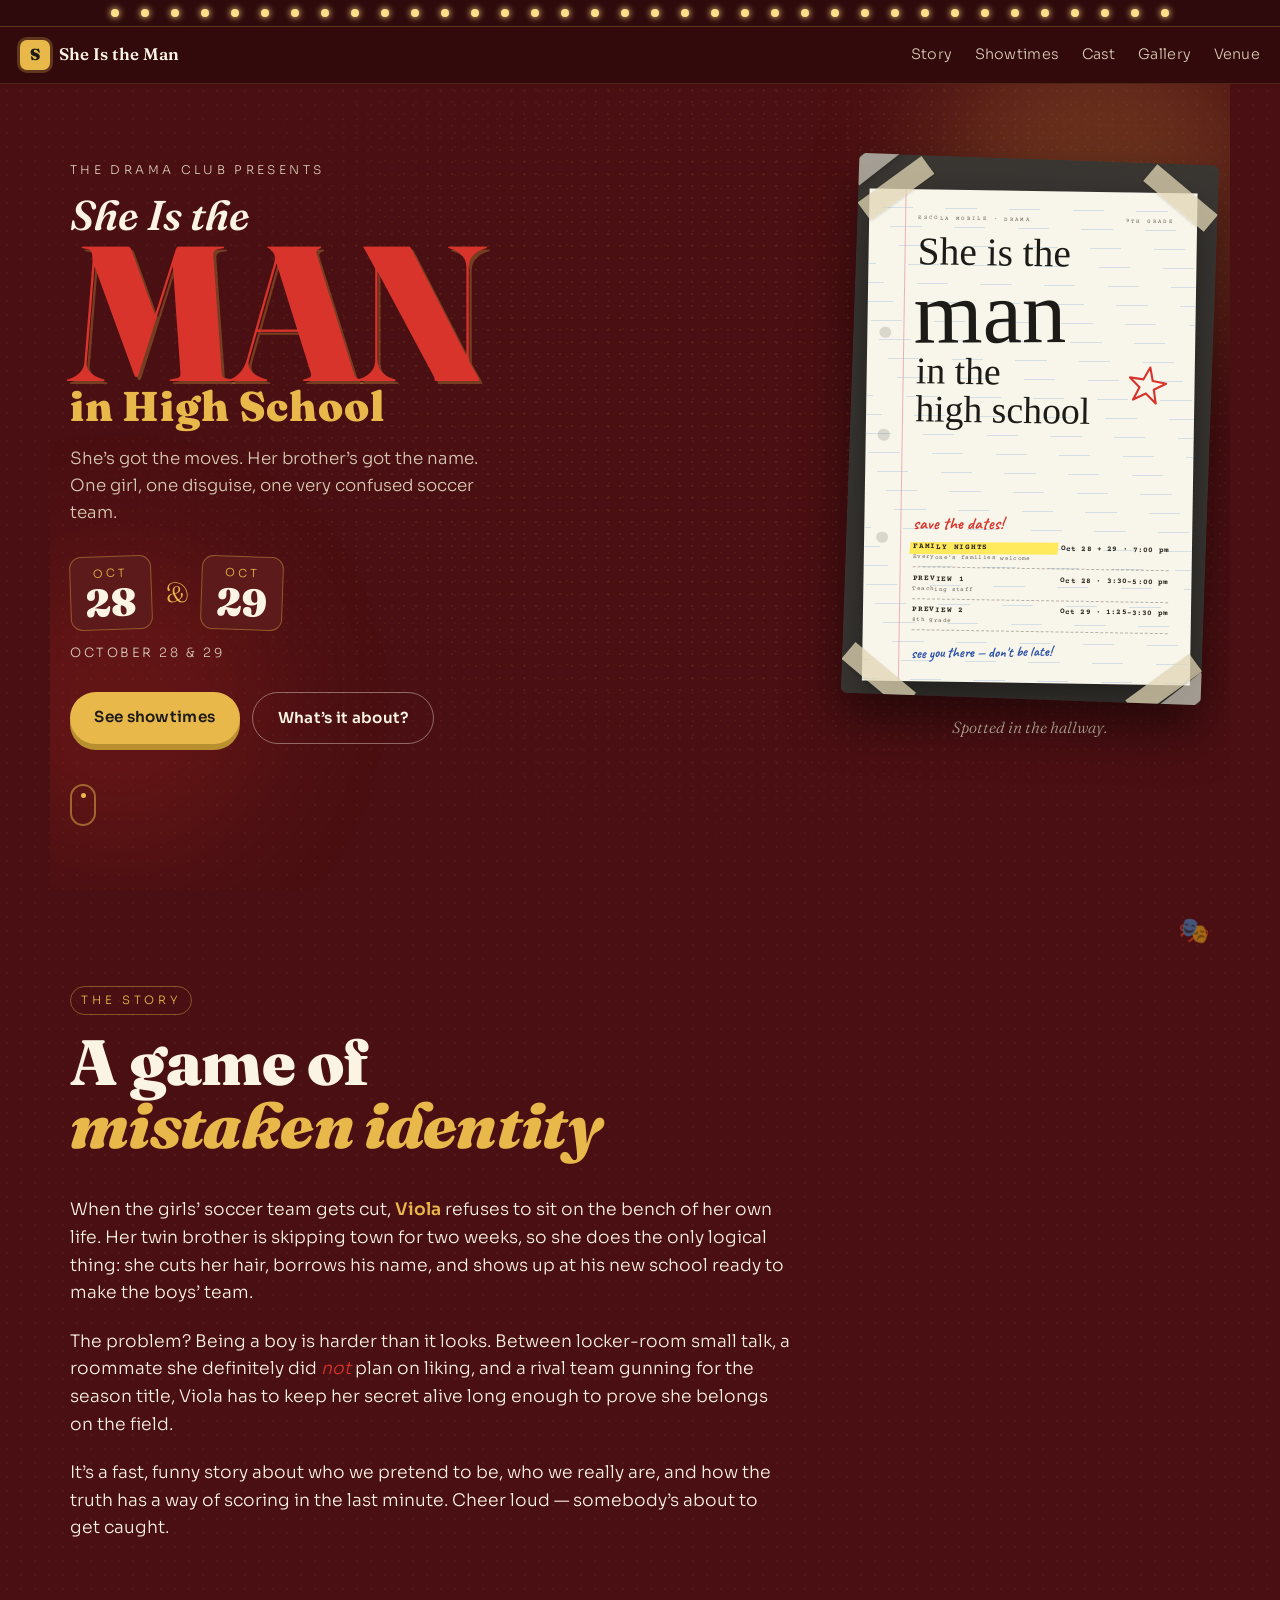
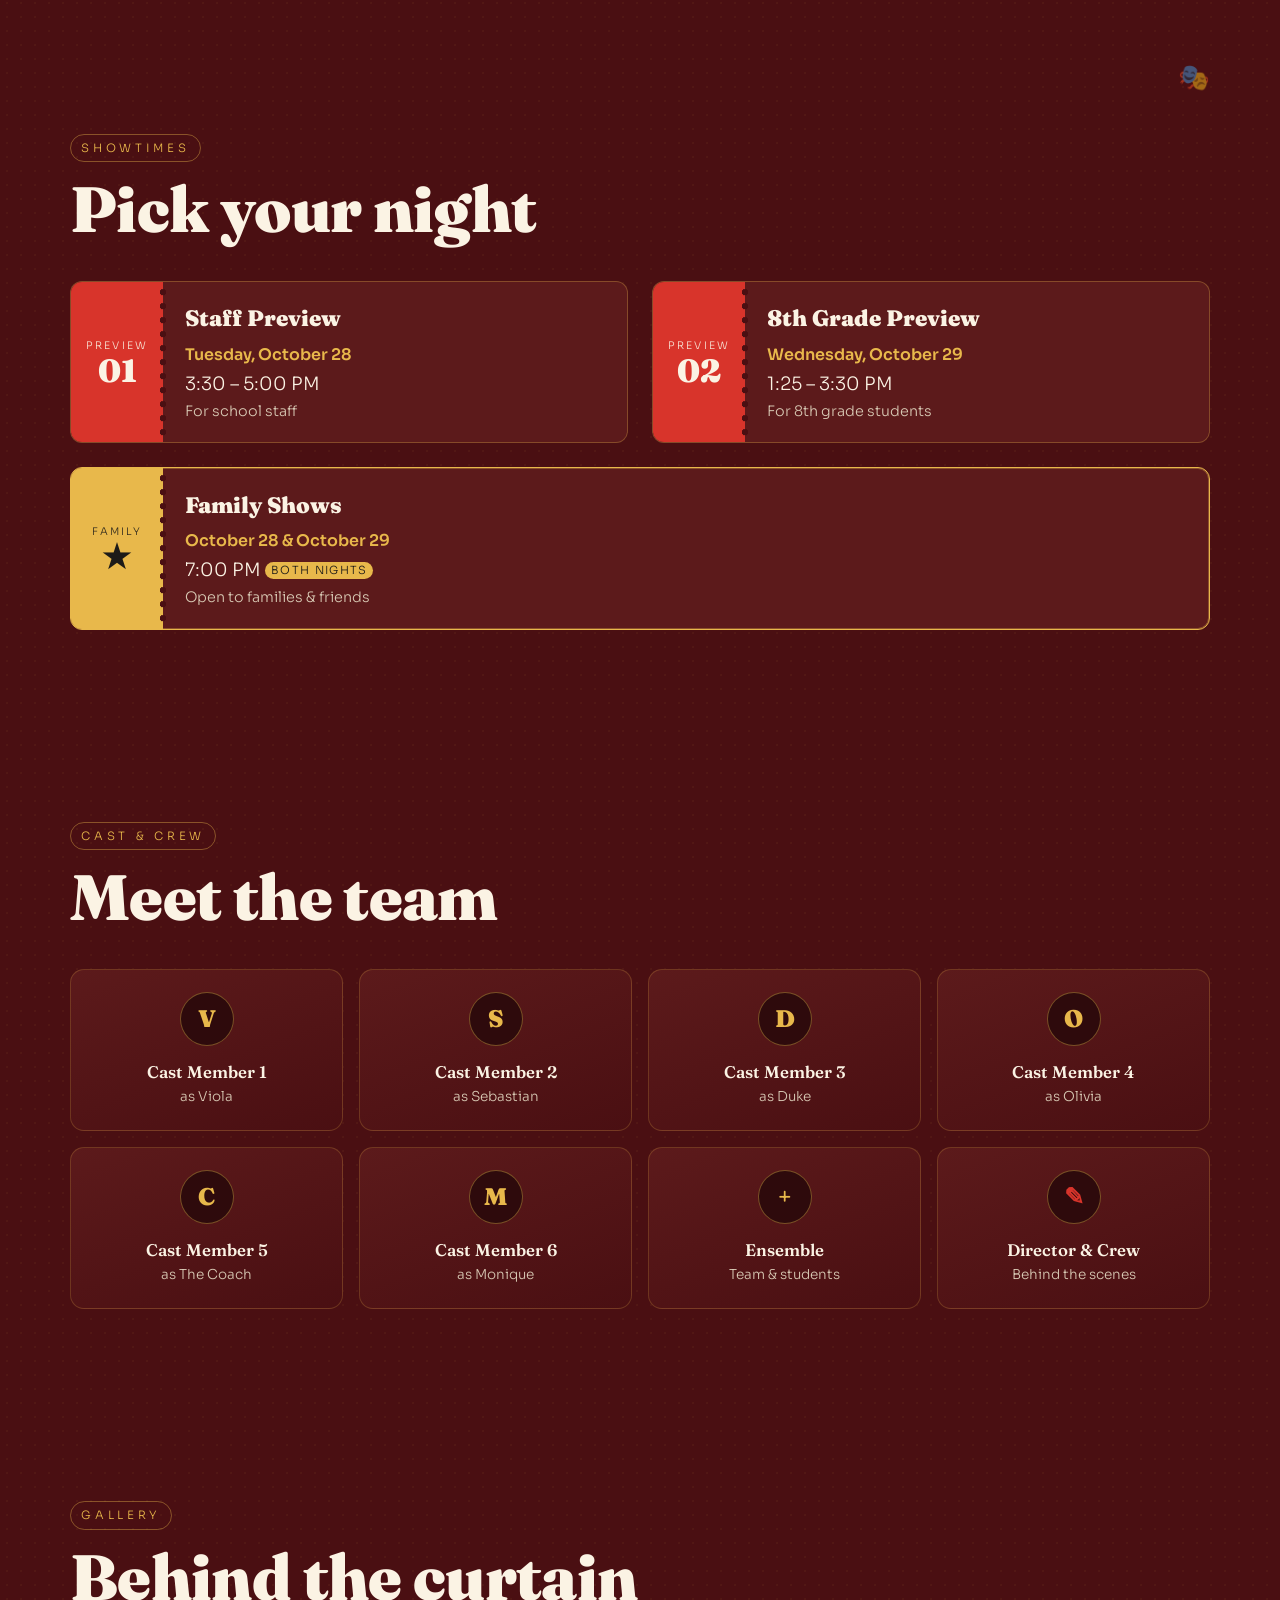
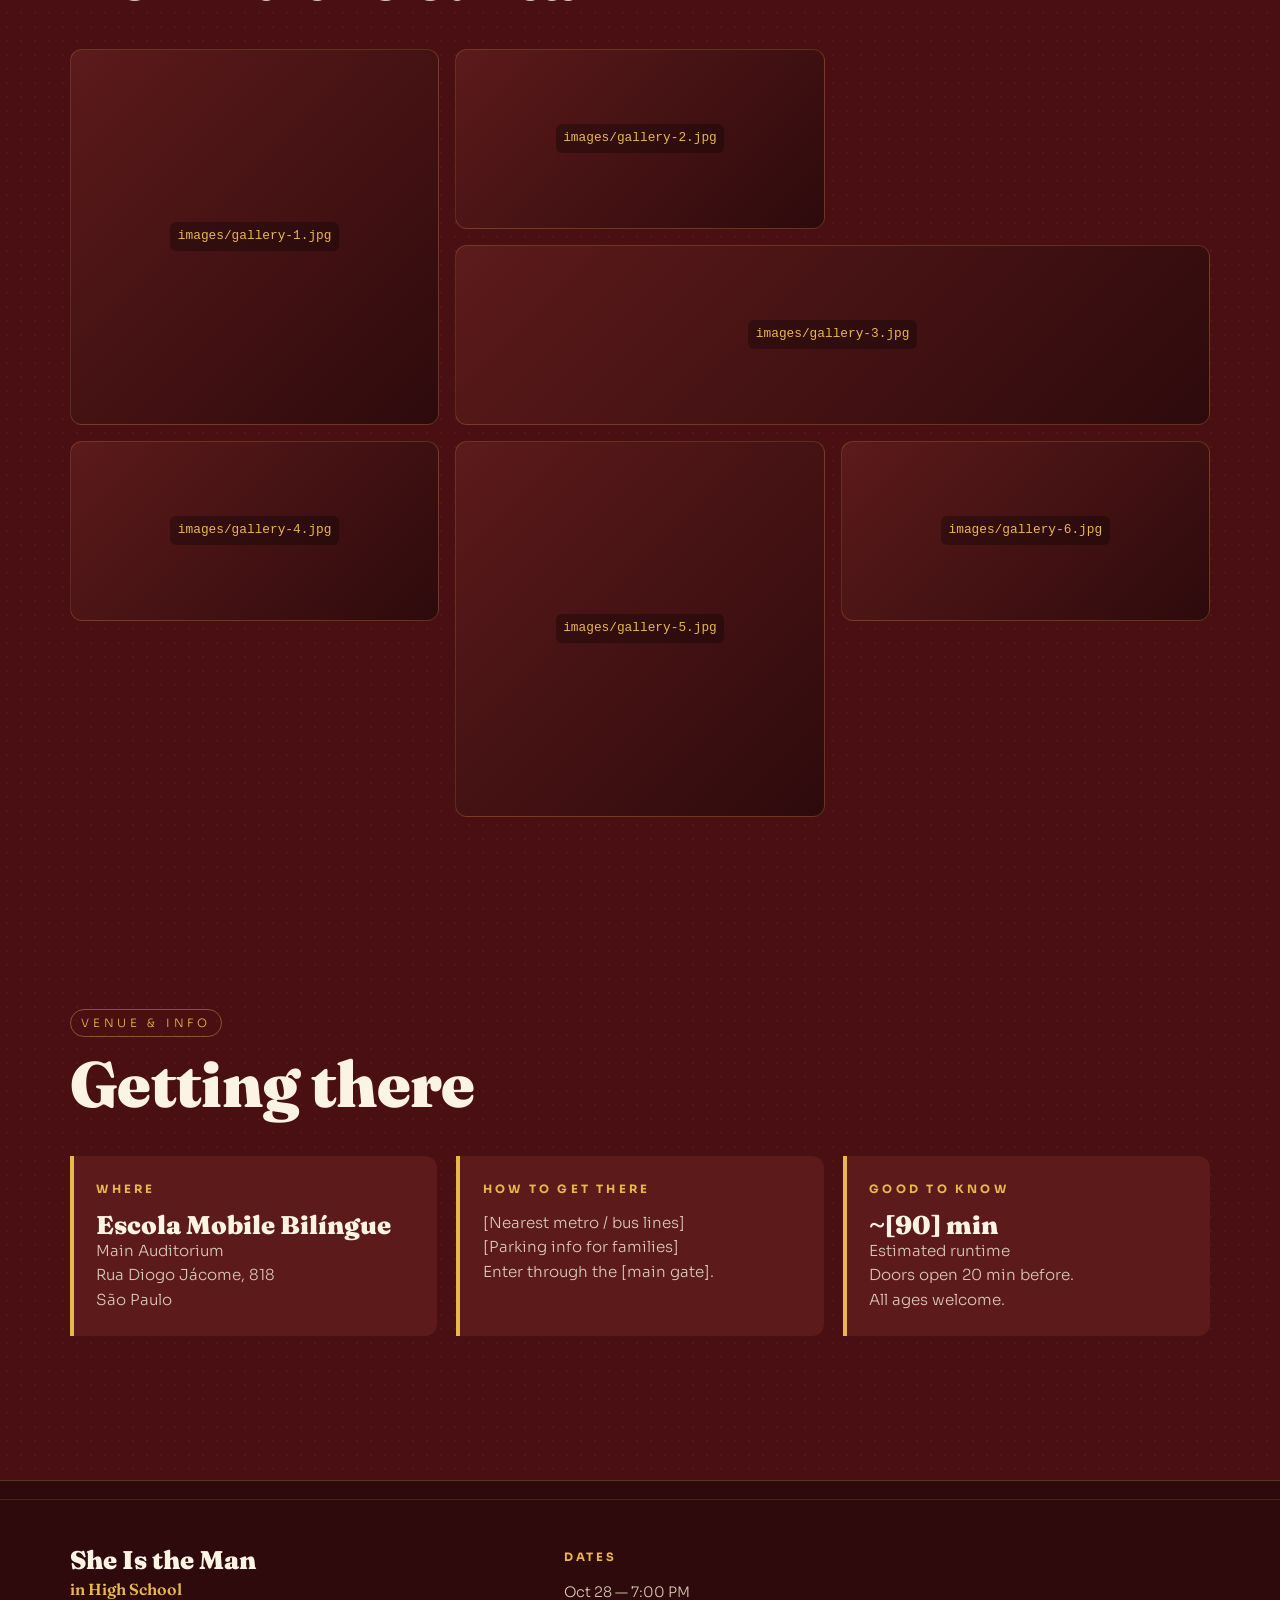
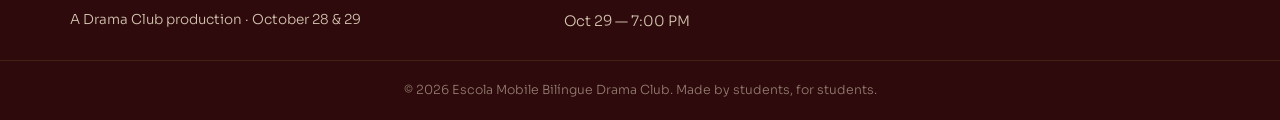
==== commit 021210be: "Add school name/address, trim footer, update date note - Venue: set school name (Escola Mobile Bilín" ====
--- a/index.html
+++ b/index.html
@@ -121,7 +121,7 @@
               <span class="datechip__mon">OCT</span>
               <span class="datechip__num">29</span>
             </div>
-            <p class="hero__dates-note">Two nights only</p>
+            <p class="hero__dates-note">October 28 &amp; 29</p>
           </div>
 
           <div class="hero__cta reveal" style="--d:5">
@@ -369,10 +369,10 @@
       <div class="venue__grid">
         <div class="venue__card reveal">
           <h3 class="venue__label">Where</h3>
-          <p class="venue__big">[School Name]</p>
+          <p class="venue__big">Escola Mobile Bilíngue</p>
           <p class="venue__text">Main Auditorium</p>
-          <p class="venue__text">[Street address, number]</p>
-          <p class="venue__text">[Neighborhood, City]</p>
+          <p class="venue__text">Rua Diogo Jácome, 818</p>
+          <p class="venue__text">São Paulo</p>
         </div>
 
         <div class="venue__card reveal" style="--d:1">
@@ -397,8 +397,7 @@
 
   <!--
     ========================================================================
-    7) FOOTER — contatos e redes sociais (placeholders).
-       Substitua os links "#" e os textos entre colchetes.
+    7) FOOTER — marca da peça e datas das sessões.
     ========================================================================
   -->
   <footer class="footer" id="footer">
@@ -407,21 +406,10 @@
     <div class="footer__inner">
       <div class="footer__brand">
         <p class="footer__logo">She Is the Man<br /><span>in High School</span></p>
-        <p class="footer__tag">A Drama Club production · Two nights only</p>
+        <p class="footer__tag">A Drama Club production · October 28 &amp; 29</p>
       </div>
 
       <div class="footer__cols">
-        <div class="footer__col">
-          <h4>Contact</h4>
-          <a href="mailto:[email@school.edu]">[email@school.edu]</a>
-          <a href="tel:[phone]">[+00 000 000 000]</a>
-        </div>
-        <div class="footer__col">
-          <h4>Follow</h4>
-          <a href="#">Instagram</a>
-          <a href="#">TikTok</a>
-          <a href="#">YouTube</a>
-        </div>
         <div class="footer__col">
           <h4>Dates</h4>
           <a href="#showtimes">Oct 28 — 7:00 PM</a>
@@ -430,7 +418,7 @@
       </div>
     </div>
 
-    <p class="footer__credit">© <span id="year"></span> [School Name] Drama Club. Made by students, for students.</p>
+    <p class="footer__credit">© <span id="year"></span> Escola Mobile Bilíngue Drama Club. Made by students, for students.</p>
   </footer>
 
   <!-- Nosso JavaScript (animações e detalhes) fica por último para carregar rápido -->
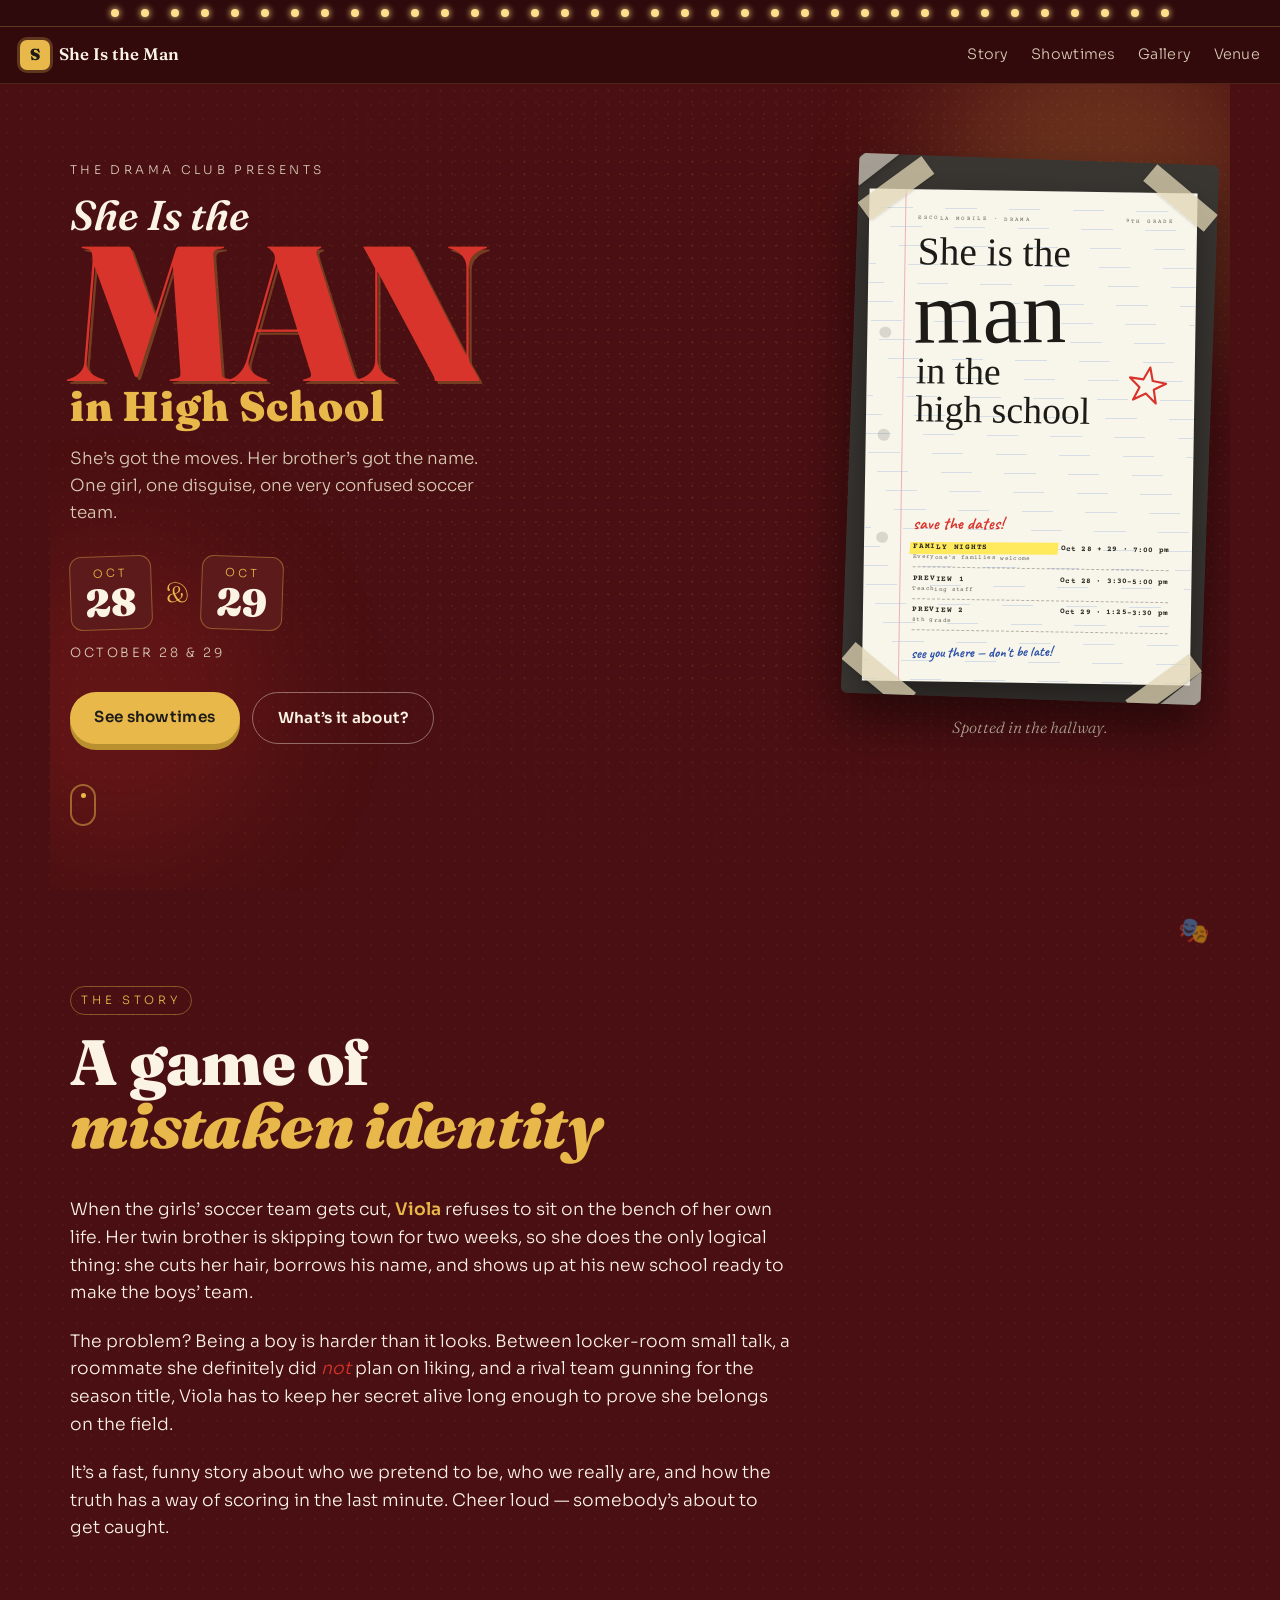
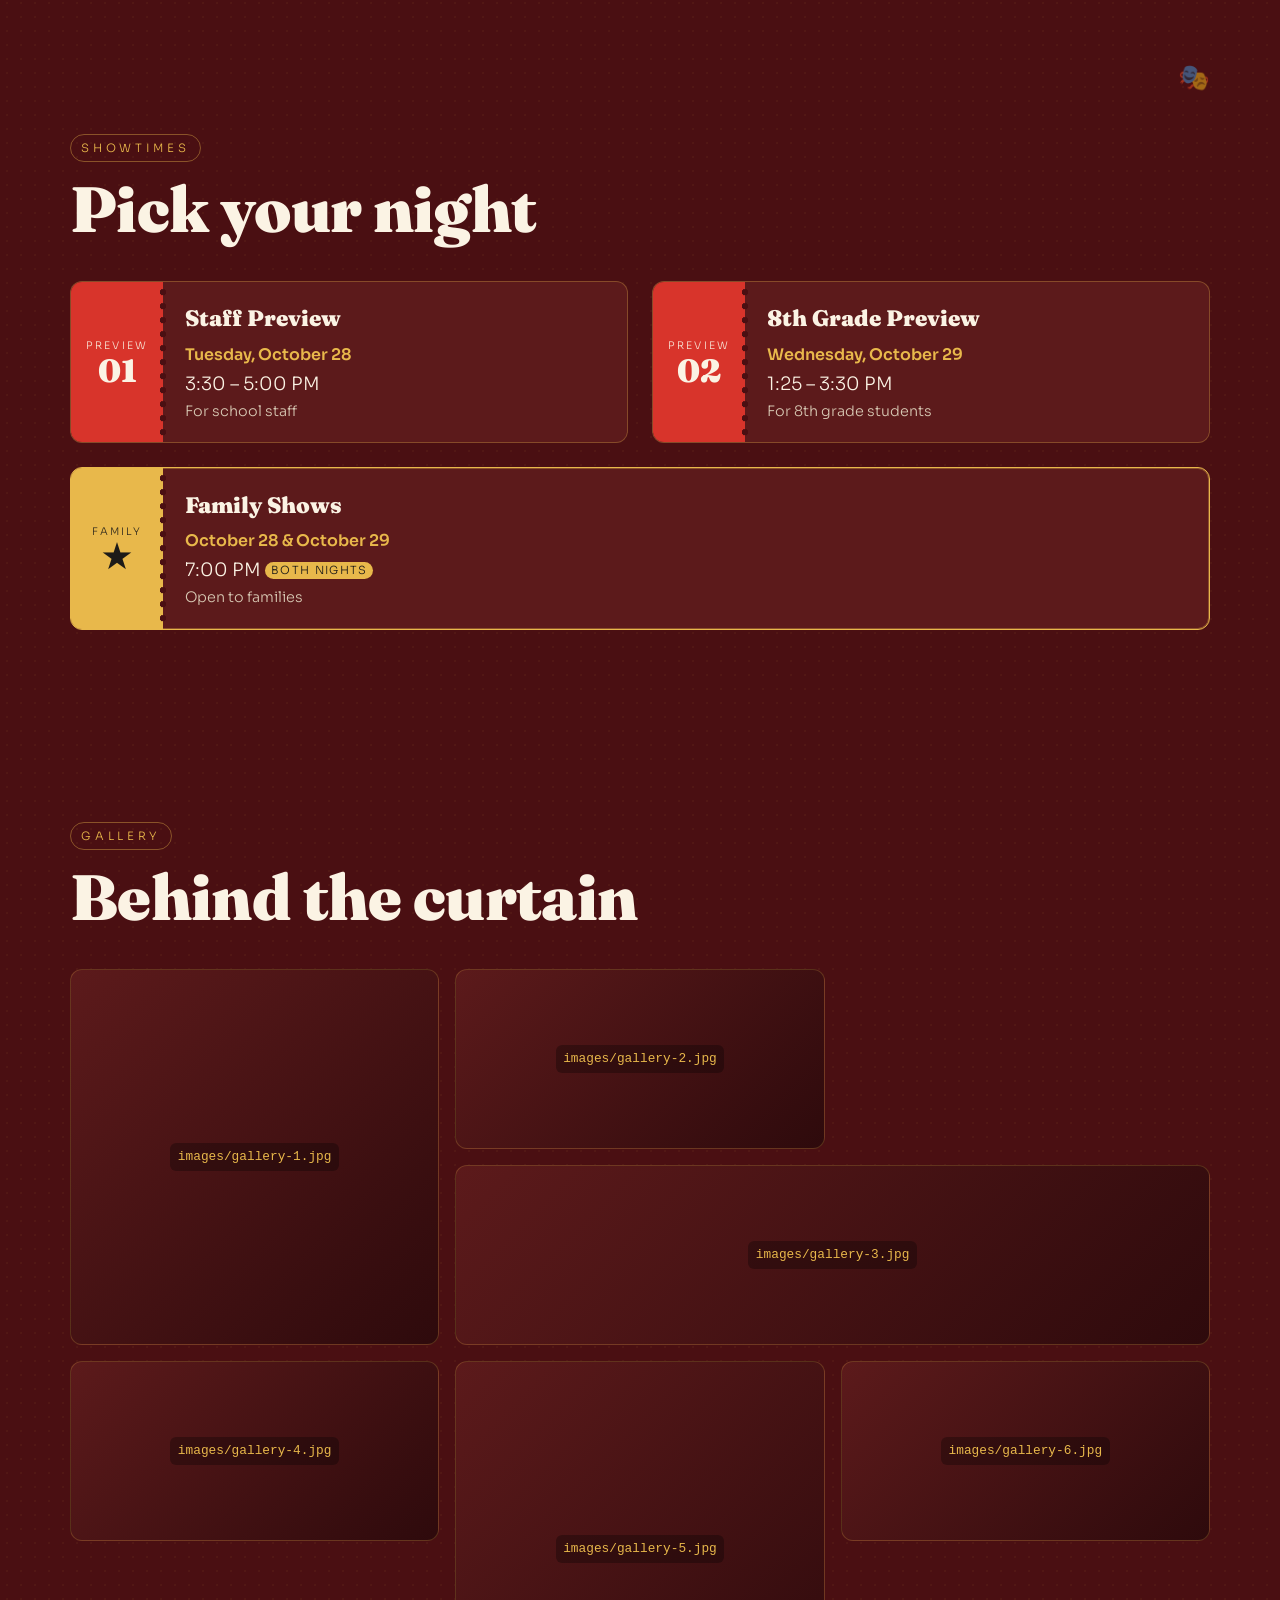
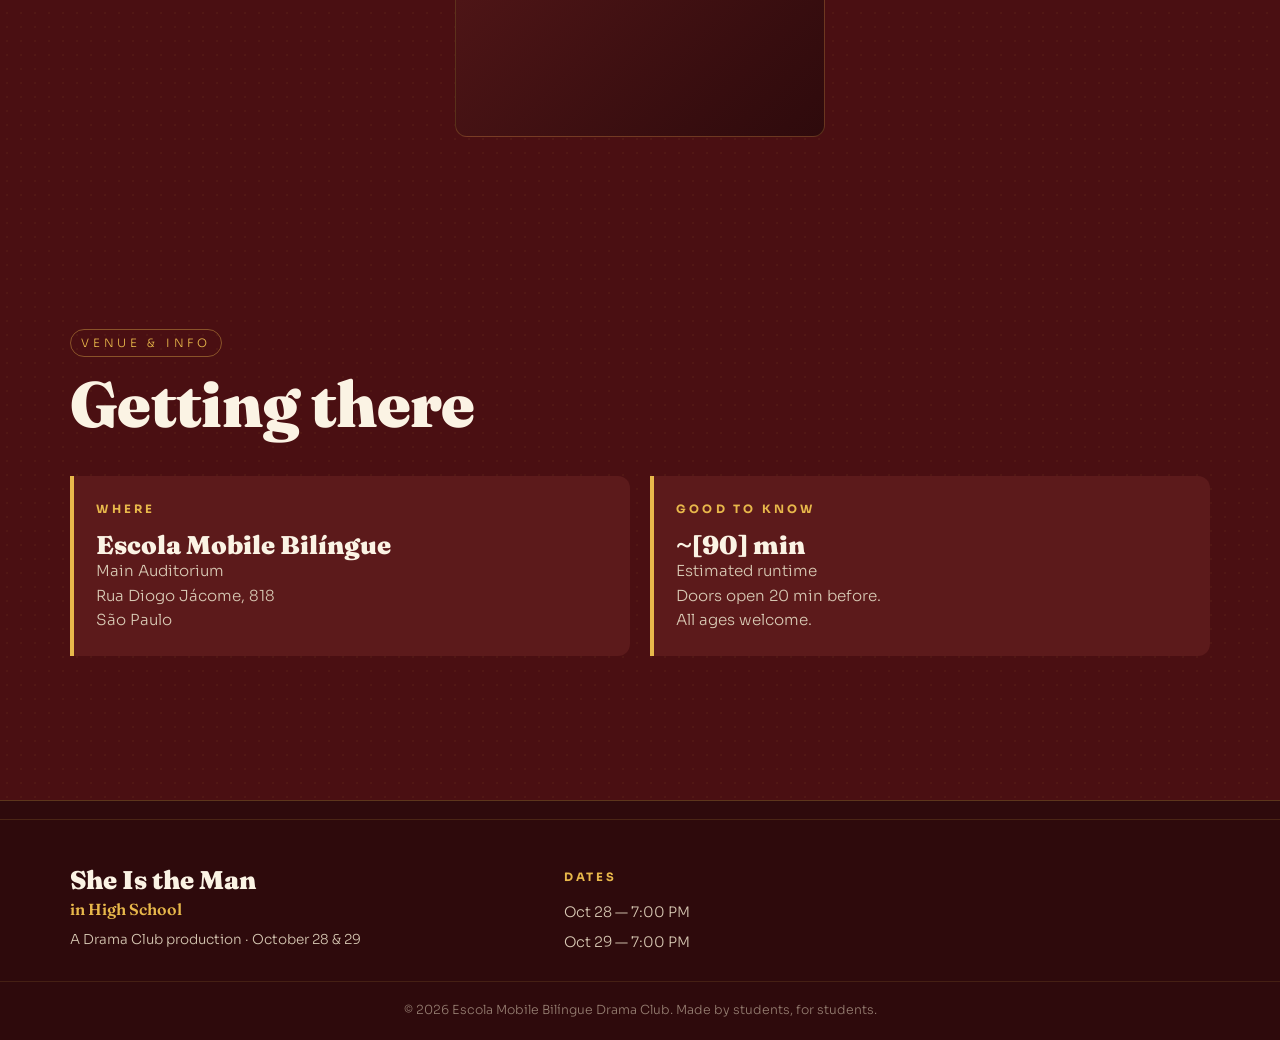
==== commit 54967a45: "Remove cast section and how-to-get-there; family-only wording - Showtimes: "Open to families & frien" ====
--- a/index.html
+++ b/index.html
@@ -65,7 +65,6 @@
     <nav class="nav__links" aria-label="Primary">
       <a href="#synopsis">Story</a>
       <a href="#showtimes">Showtimes</a>
-      <a href="#cast">Cast</a>
       <a href="#gallery">Gallery</a>
       <a href="#venue">Venue</a>
     </nav>
@@ -241,7 +240,7 @@
             <h3 class="ticket__title">Family Shows</h3>
             <p class="ticket__date">October 28 &amp; October 29</p>
             <p class="ticket__time">7:00 PM <span class="ticket__both">both nights</span></p>
-            <p class="ticket__aud">Open to families &amp; friends</p>
+            <p class="ticket__aud">Open to families</p>
           </div>
         </article>
 
@@ -251,69 +250,7 @@
 
     <!--
       ======================================================================
-      4) CAST & CREW — grade com nome e papel. Conteúdo é PLACEHOLDER:
-         basta trocar os nomes/personagens depois.
-      ======================================================================
-    -->
-    <section class="cast" id="cast">
-      <div class="section-head reveal">
-        <span class="section-kicker">Cast &amp; Crew</span>
-        <h2 class="section-title">Meet the team</h2>
-      </div>
-
-      <ul class="cast__grid">
-        <!--
-          Cada <li> é uma pessoa. Duplique um bloco e troque:
-          - .cast__name  -> nome real
-          - .cast__role  -> personagem ou função
-        -->
-        <li class="cast__card reveal">
-          <span class="cast__initial" aria-hidden="true">V</span>
-          <p class="cast__name">Cast Member 1</p>
-          <p class="cast__role">as Viola</p>
-        </li>
-        <li class="cast__card reveal" style="--d:1">
-          <span class="cast__initial" aria-hidden="true">S</span>
-          <p class="cast__name">Cast Member 2</p>
-          <p class="cast__role">as Sebastian</p>
-        </li>
-        <li class="cast__card reveal" style="--d:2">
-          <span class="cast__initial" aria-hidden="true">D</span>
-          <p class="cast__name">Cast Member 3</p>
-          <p class="cast__role">as Duke</p>
-        </li>
-        <li class="cast__card reveal" style="--d:3">
-          <span class="cast__initial" aria-hidden="true">O</span>
-          <p class="cast__name">Cast Member 4</p>
-          <p class="cast__role">as Olivia</p>
-        </li>
-        <li class="cast__card reveal">
-          <span class="cast__initial" aria-hidden="true">C</span>
-          <p class="cast__name">Cast Member 5</p>
-          <p class="cast__role">as The Coach</p>
-        </li>
-        <li class="cast__card reveal" style="--d:1">
-          <span class="cast__initial" aria-hidden="true">M</span>
-          <p class="cast__name">Cast Member 6</p>
-          <p class="cast__role">as Monique</p>
-        </li>
-        <li class="cast__card reveal" style="--d:2">
-          <span class="cast__initial" aria-hidden="true">+</span>
-          <p class="cast__name">Ensemble</p>
-          <p class="cast__role">Team &amp; students</p>
-        </li>
-        <li class="cast__card cast__card--crew reveal" style="--d:3">
-          <span class="cast__initial" aria-hidden="true">✎</span>
-          <p class="cast__name">Director &amp; Crew</p>
-          <p class="cast__role">Behind the scenes</p>
-        </li>
-      </ul>
-    </section>
-
-
-    <!--
-      ======================================================================
-      5) GALLERY — grade de fotos/pôster. Use placeholders por enquanto.
+      4) GALLERY — grade de fotos/pôster. Use placeholders por enquanto.
          Cada quadro carrega uma imagem de images/gallery-N.jpg; se o arquivo
          não existir, aparece um espaço reservado com o nome esperado.
       ======================================================================
@@ -356,7 +293,7 @@
 
     <!--
       ======================================================================
-      6) VENUE & PRACTICAL INFO — endereço, como chegar e duração estimada.
+      6) VENUE & PRACTICAL INFO — endereço e duração estimada.
          Textos entre colchetes [ ] são PLACEHOLDERS para você preencher.
       ======================================================================
     -->
@@ -376,13 +313,6 @@
         </div>
 
         <div class="venue__card reveal" style="--d:1">
-          <h3 class="venue__label">How to get there</h3>
-          <p class="venue__text">[Nearest metro / bus lines]</p>
-          <p class="venue__text">[Parking info for families]</p>
-          <p class="venue__text">Enter through the [main gate].</p>
-        </div>
-
-        <div class="venue__card reveal" style="--d:2">
           <h3 class="venue__label">Good to know</h3>
           <p class="venue__big">~[90] min</p>
           <p class="venue__text">Estimated runtime</p>
--- a/style.css
+++ b/style.css
@@ -656,7 +656,7 @@
 
   .cast__grid { grid-template-columns: repeat(4, 1fr); }
   .gallery__grid { grid-template-columns: repeat(3, 1fr); grid-auto-rows: 180px; }
-  .venue__grid { grid-template-columns: repeat(3, 1fr); }
+  .venue__grid { grid-template-columns: repeat(2, 1fr); }
 
   .footer__inner { grid-template-columns: 1fr 1.4fr; align-items: start; }
   .footer__cols { grid-template-columns: repeat(3, 1fr); }
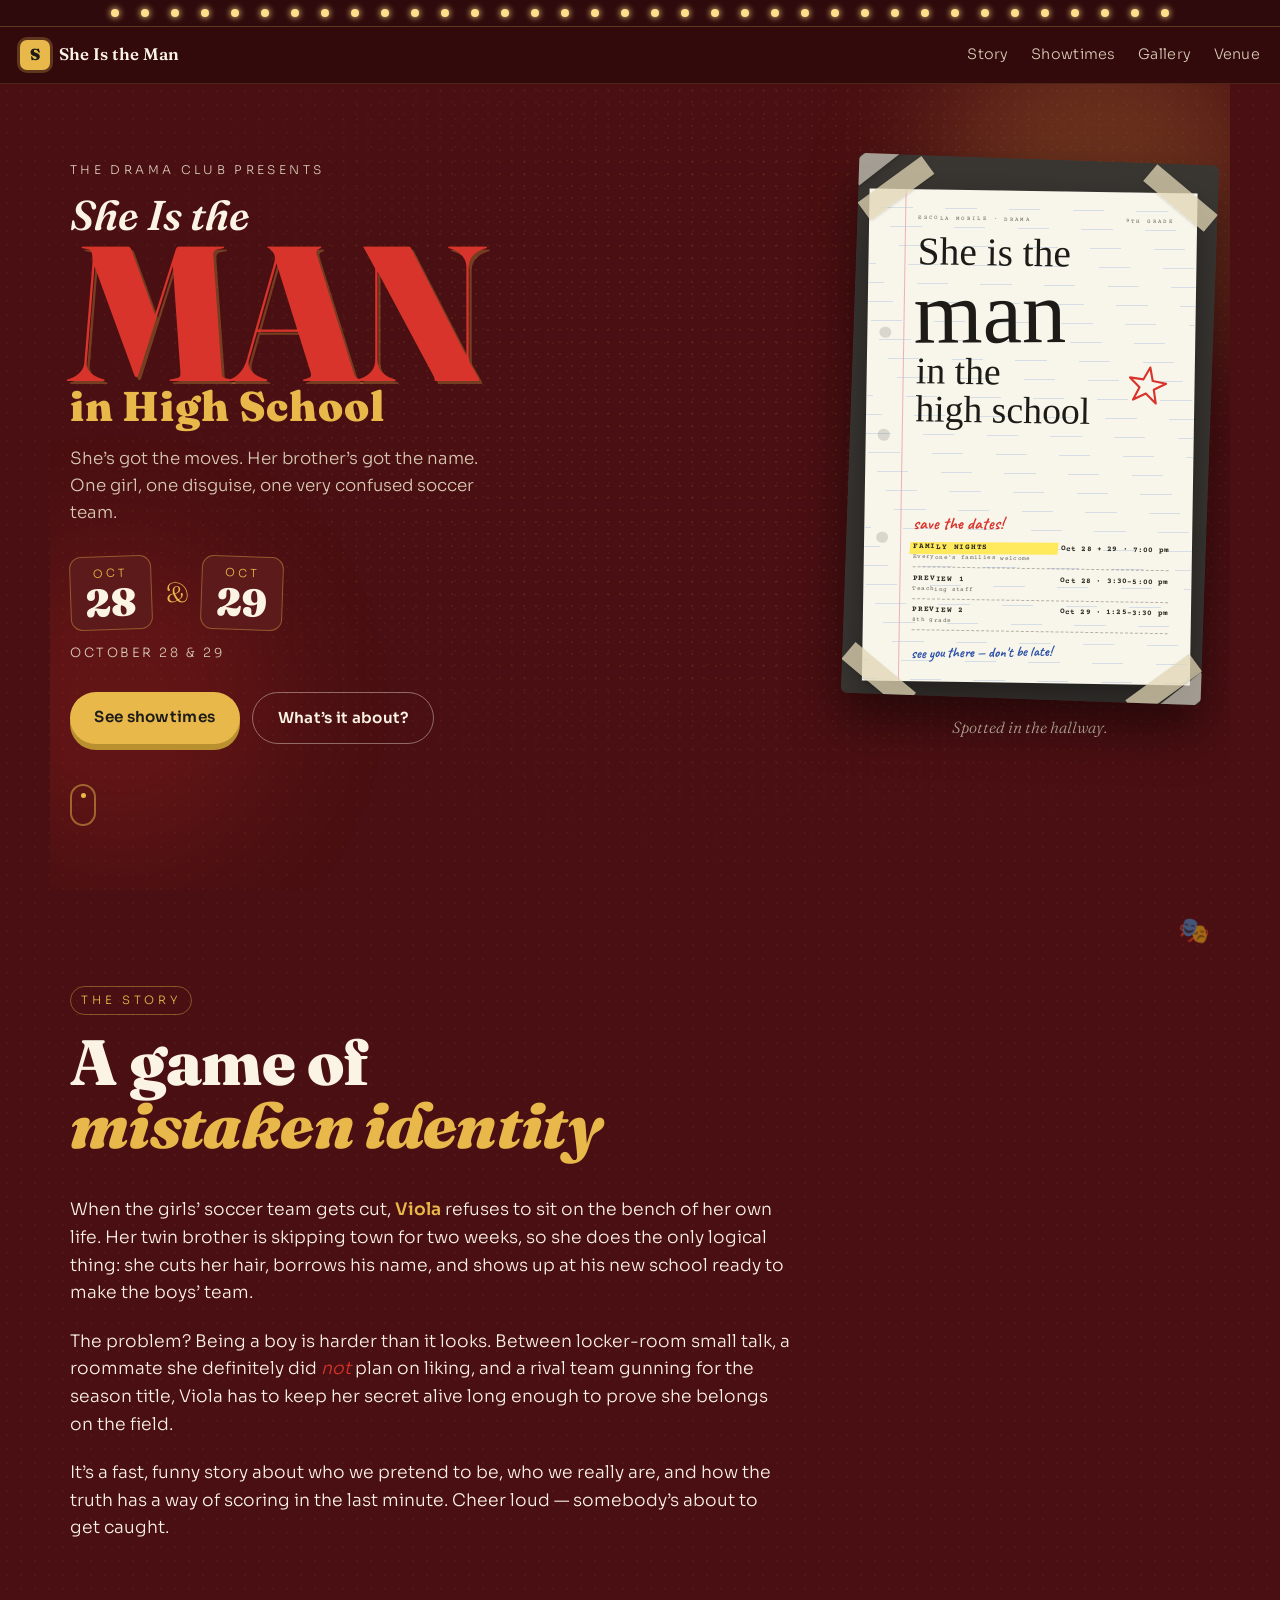
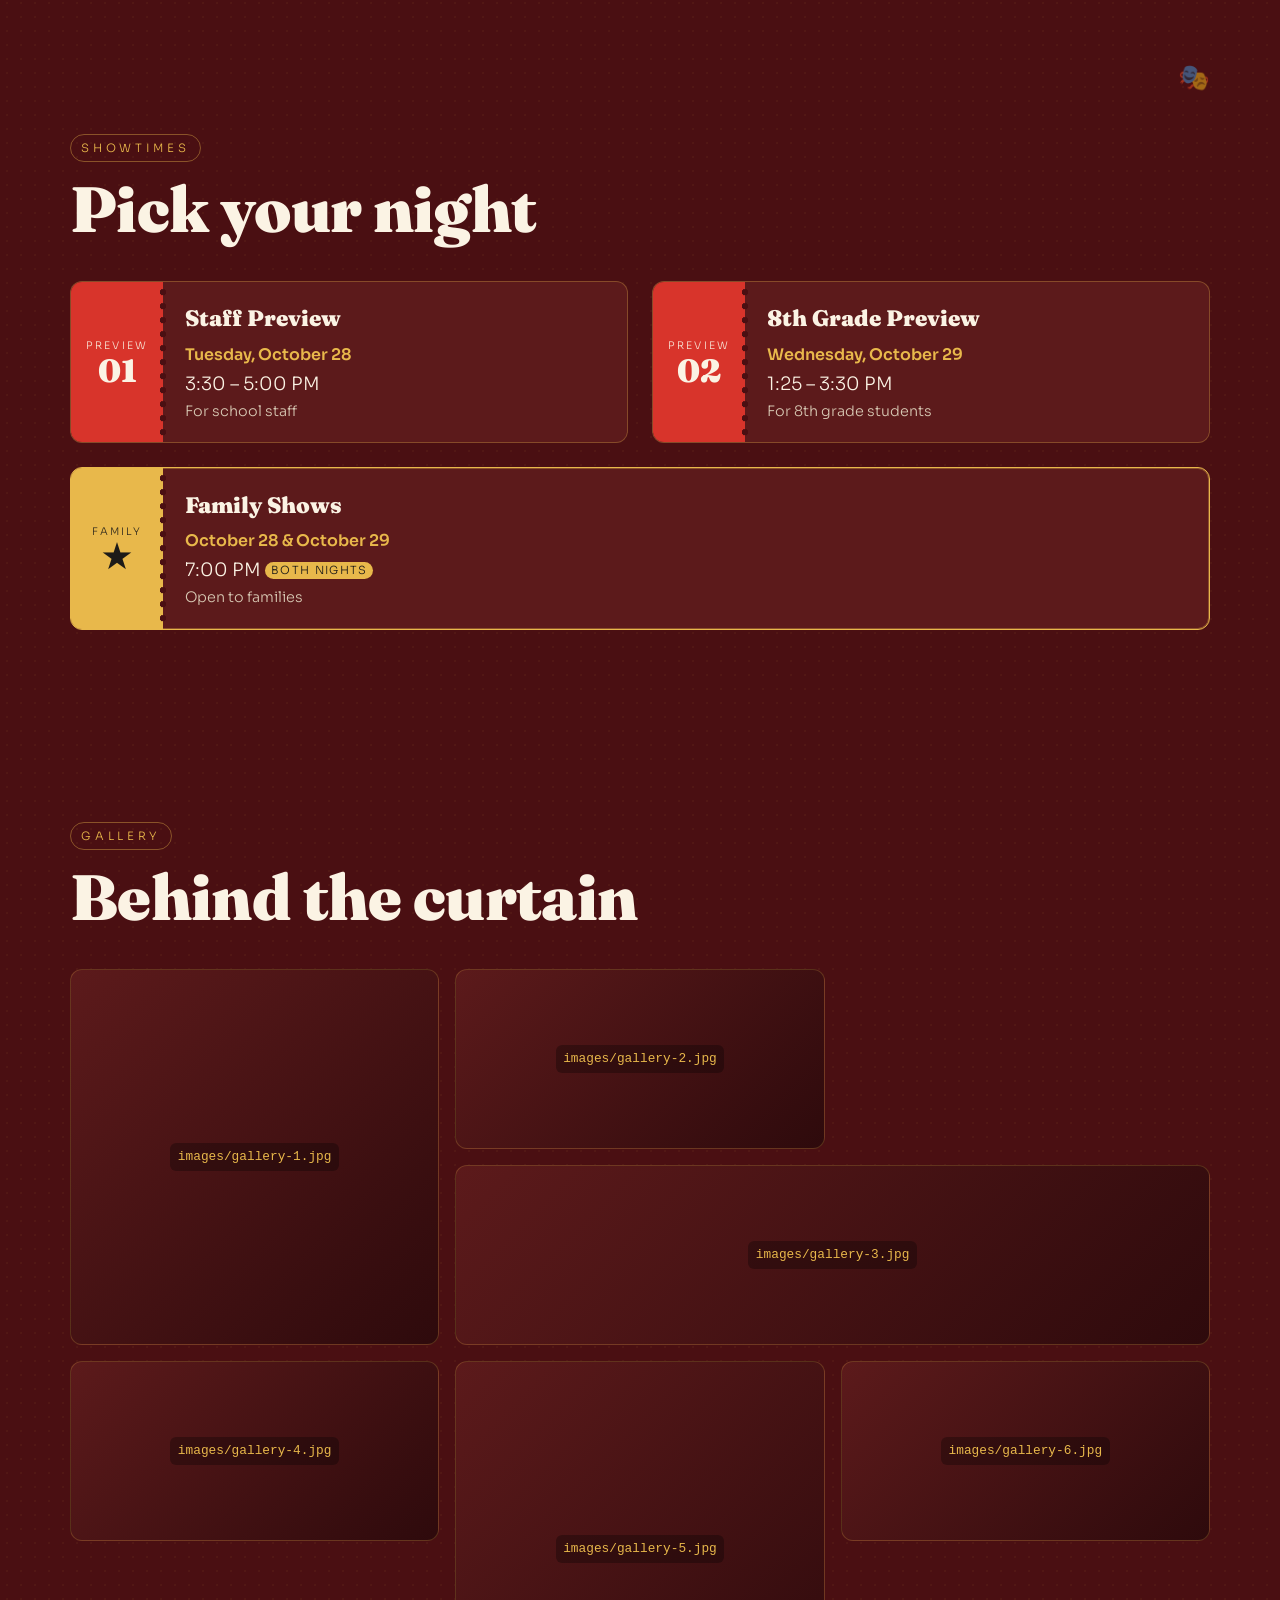
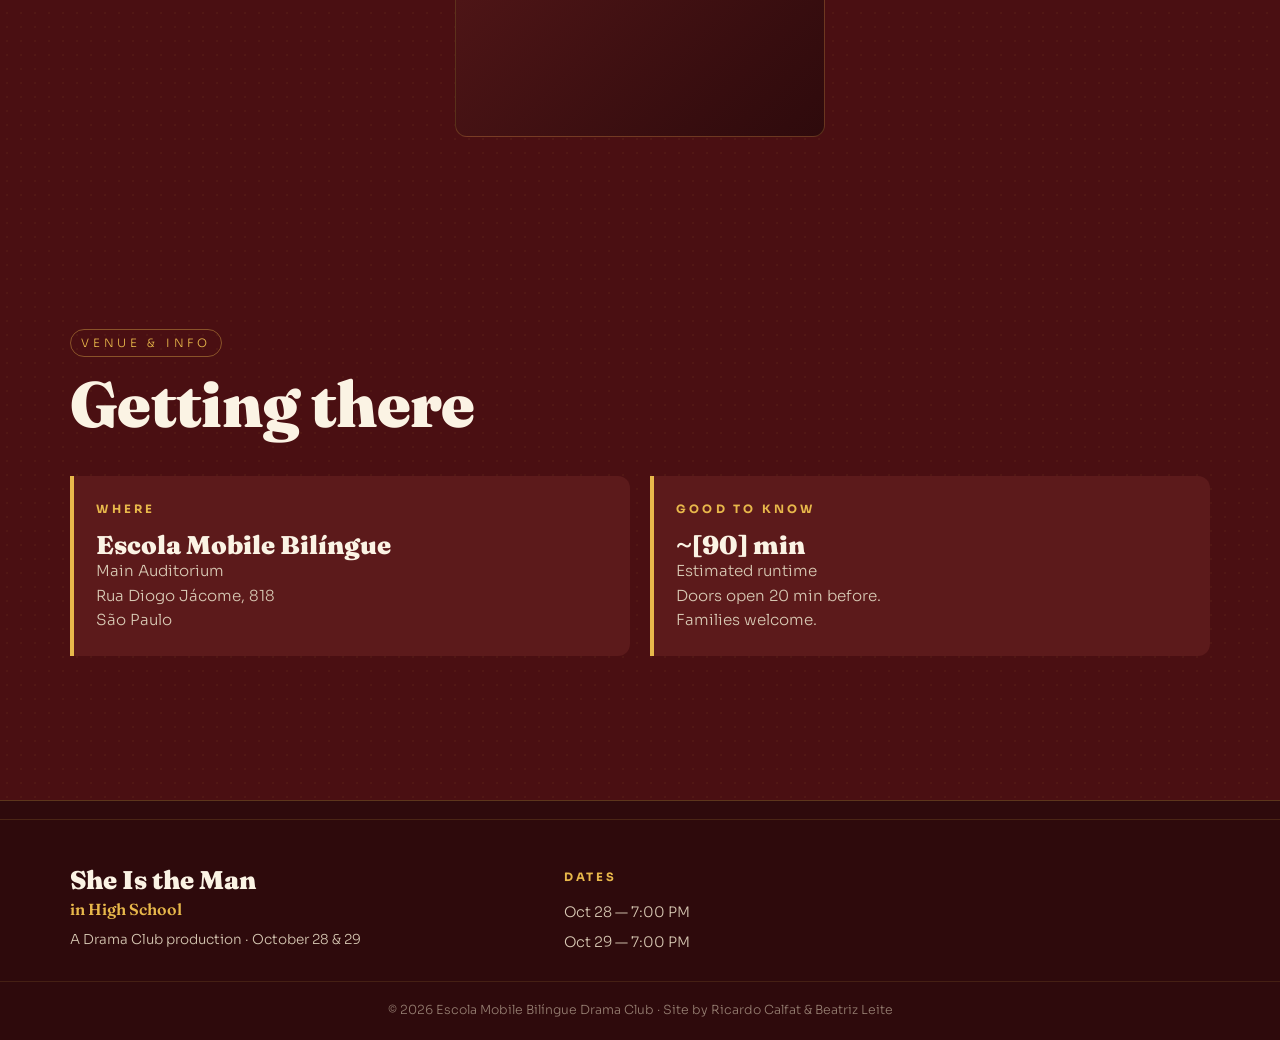
==== commit 19865088: "Credit site authors; families-welcome wording - Footer credit now names the site authors (Ricardo Ca" ====
--- a/index.html
+++ b/index.html
@@ -317,7 +317,7 @@
           <p class="venue__big">~[90] min</p>
           <p class="venue__text">Estimated runtime</p>
           <p class="venue__text">Doors open 20 min before.</p>
-          <p class="venue__text">All ages welcome.</p>
+          <p class="venue__text">Families welcome.</p>
         </div>
       </div>
     </section>
@@ -348,7 +348,7 @@
       </div>
     </div>
 
-    <p class="footer__credit">© <span id="year"></span> Escola Mobile Bilíngue Drama Club. Made by students, for students.</p>
+    <p class="footer__credit">© <span id="year"></span> Escola Mobile Bilíngue Drama Club · Site by Ricardo Calfat &amp; Beatriz Leite</p>
   </footer>
 
   <!-- Nosso JavaScript (animações e detalhes) fica por último para carregar rápido -->
